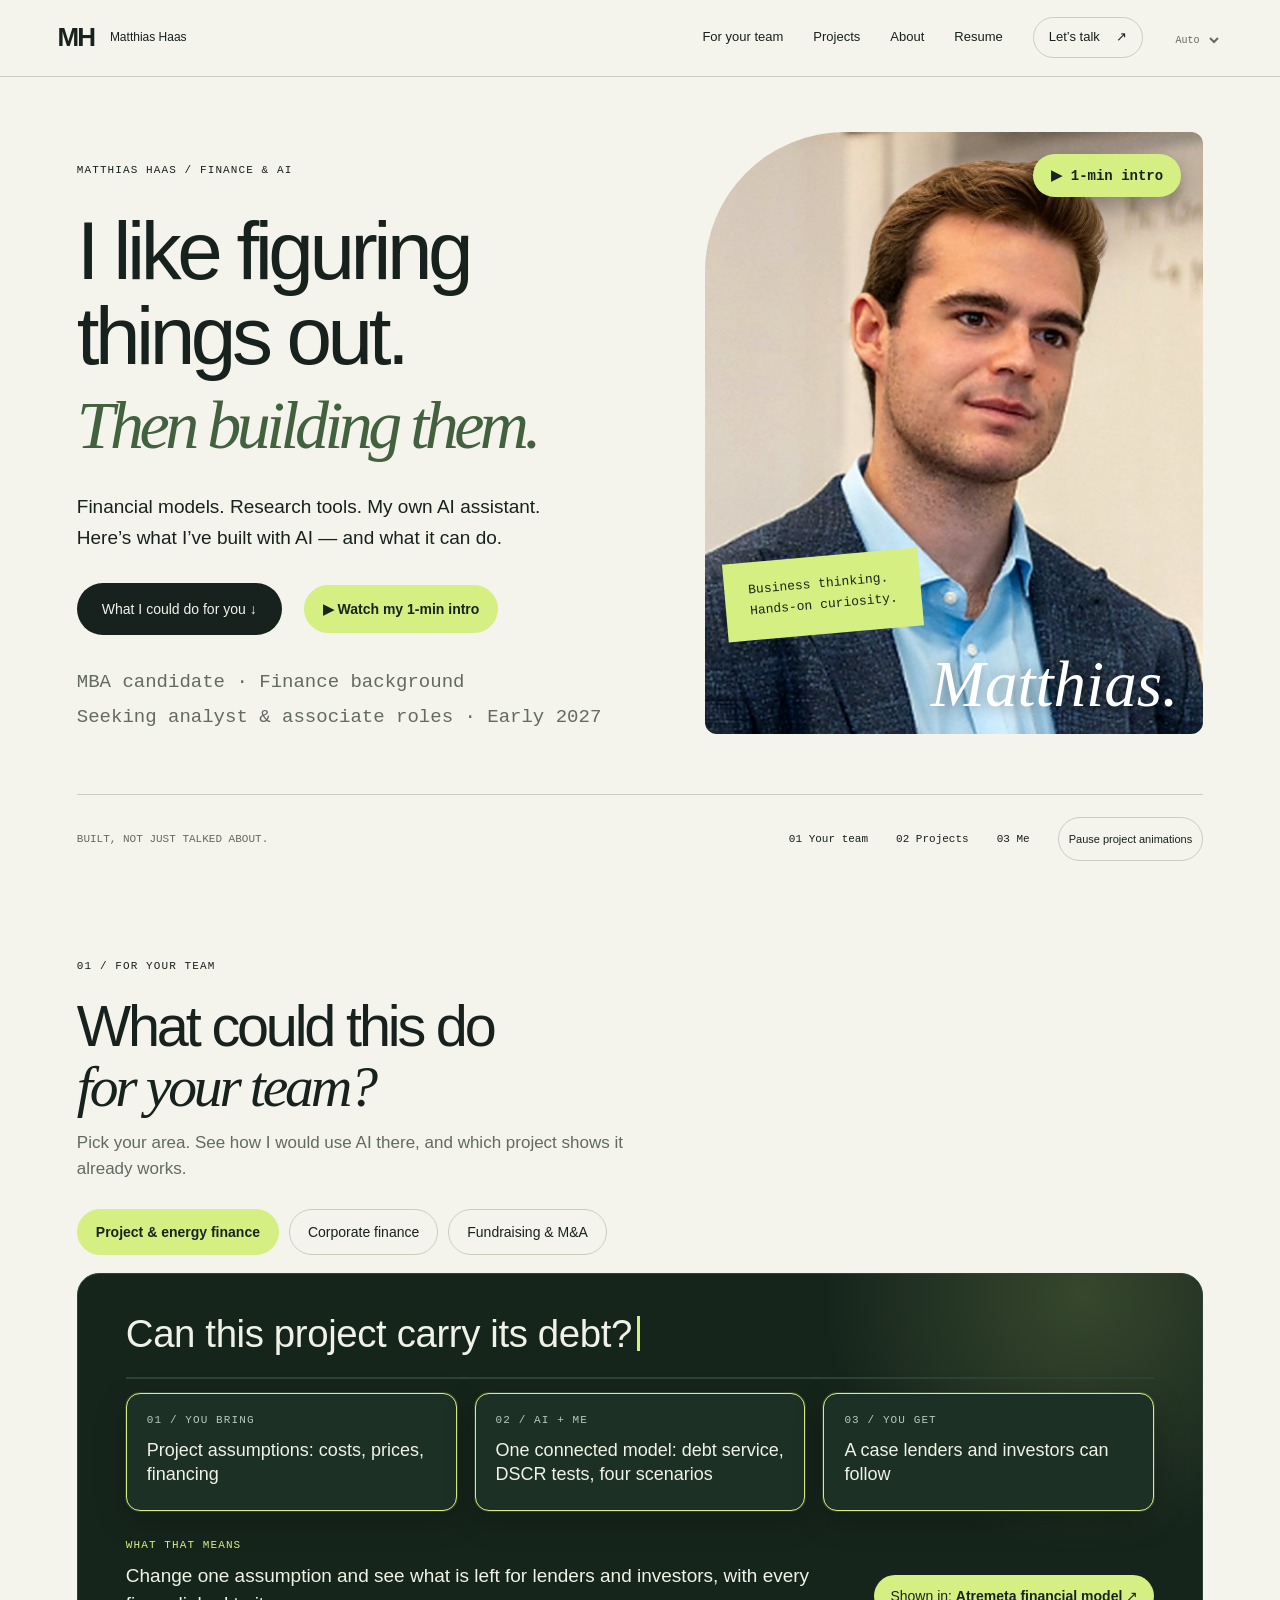
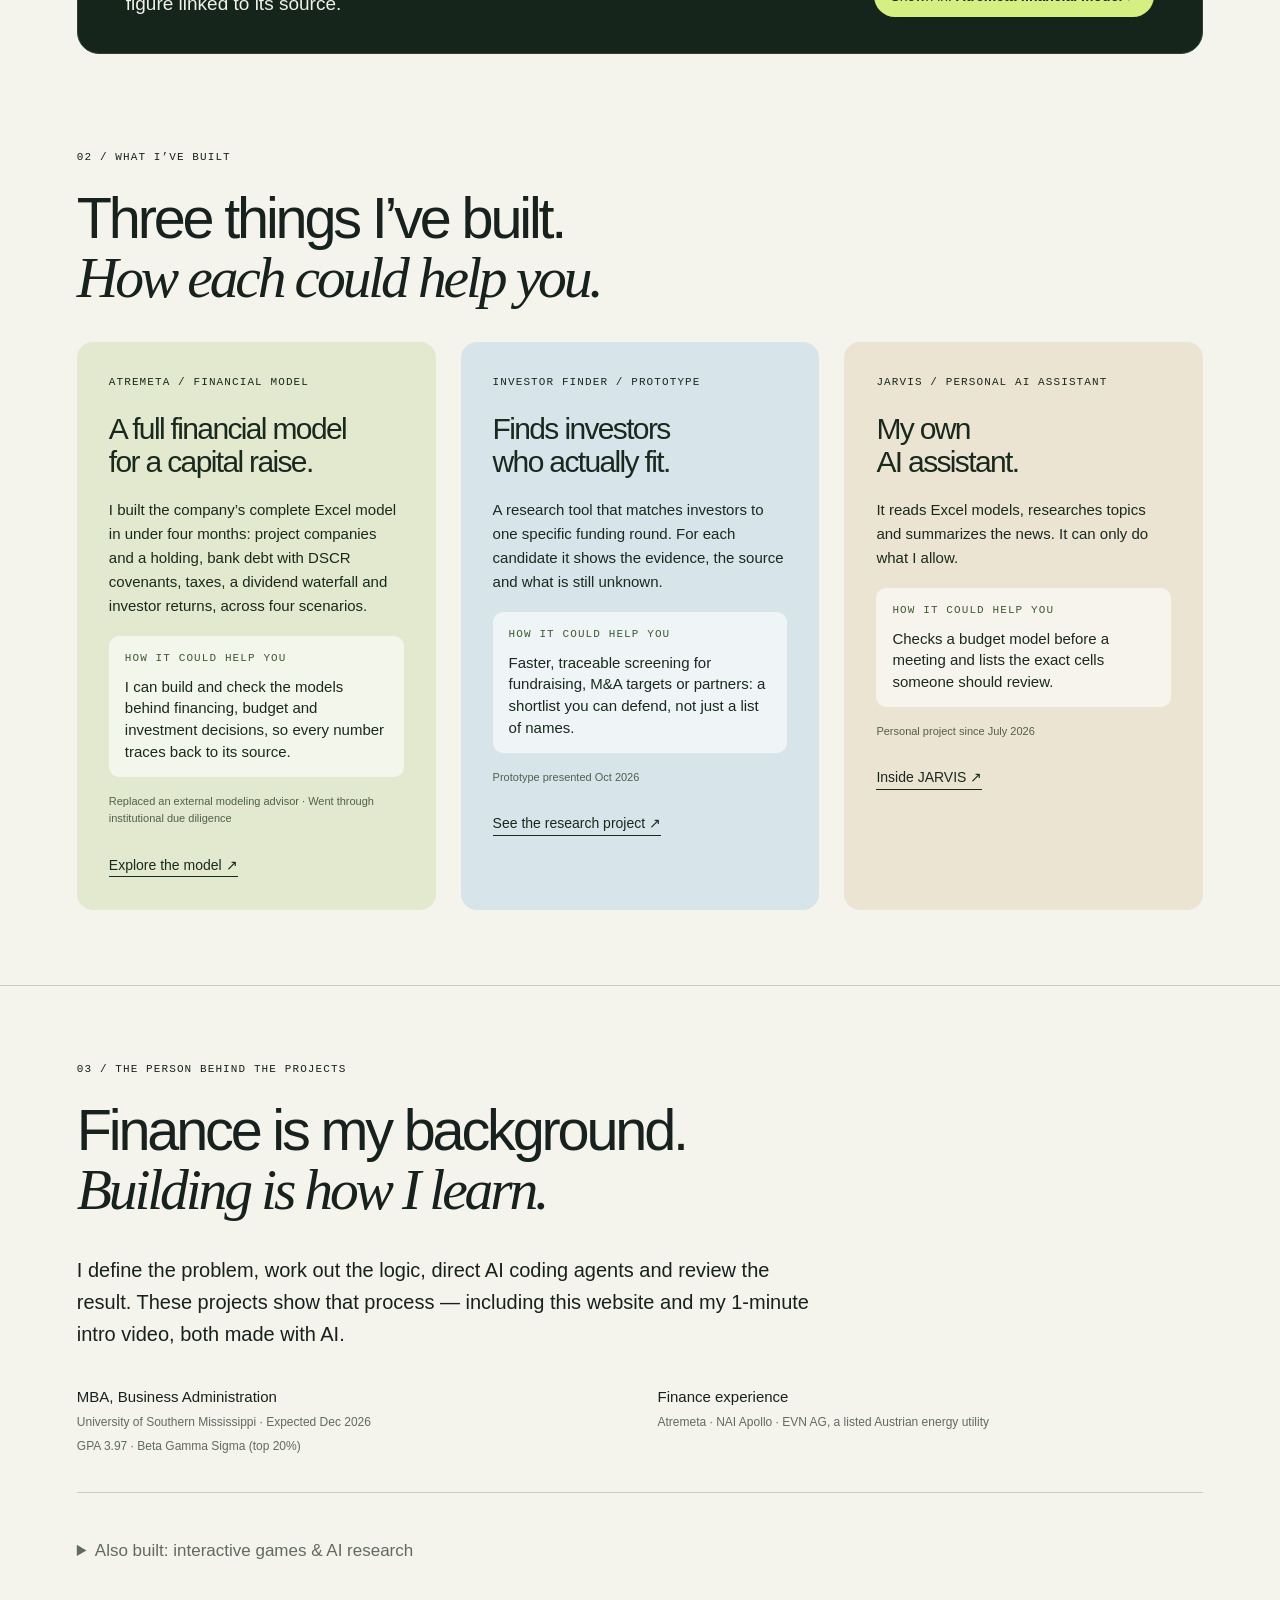
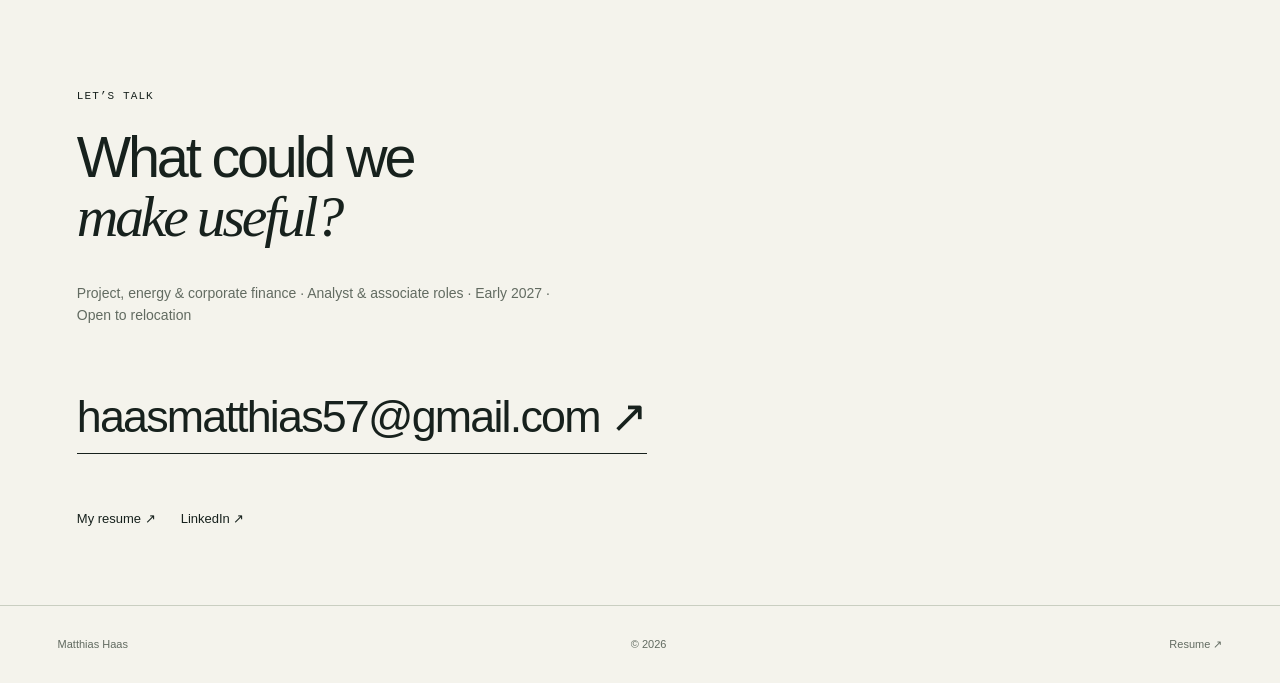
==== index.html @ b5f11f1c "Portfolio website Co-Authored-By: Claude Opus 5.5 <noreply@anthropic.com>" ====
<!doctype html><html lang="en"><head><meta charset="utf-8"><meta name="viewport" content="width=device-width,initial-scale=1"><meta name="description" content="Matthias Haas — financial models, thoughtful AI tools, and clear explanations of the work behind them."><title>AI with a business purpose · Matthias Haas</title><link rel="stylesheet" href="assets/editorial.css"><script src="assets/editorial.js" defer></script><link rel="stylesheet" href="assets/project-motion.css"><script src="assets/project-motion.js" defer></script><link rel="stylesheet" href="assets/ai-home.css"><script src="assets/ai-home.js" defer></script></head><body class="ai-home"><a class="skip" href="#main">Skip to content</a><header class="mast"><a class="brand" href="index.html" aria-label="Matthias Haas home">MH<span>Matthias Haas</span></a><nav aria-label="Main navigation"><a href="#team">For your team</a><a href="#work">Projects</a><a href="#about">About</a><a href="resume.html">Resume</a><a class="nav-contact" href="#contact">Let’s talk <span>↗</span></a></nav><label class="theme-label"><span class="sr">Color theme</span><select aria-label="Color theme"><option value="system">Auto</option><option value="light">Light</option><option value="dark">Dark</option></select></label></header><main id="main"><section class="personal-hero"><div class="personal-copy"><p class="eyebrow">MATTHIAS HAAS / FINANCE &amp; AI</p><h1>I like figuring<br>things out.<br><em>Then building them.</em></h1><p>Financial models. Research tools. My own AI assistant.<br>Here’s what I’ve built with AI — and what it can do.</p><div class="personal-actions"><a class="pill" href="#team">What I could do for you ↓</a><button class="intro-open" type="button">▶ Watch my 1-min intro</button></div><p class="personal-role">MBA candidate · Finance background<br>Seeking analyst &amp; associate roles · Early 2027</p></div><div class="personal-photo"><img src="assets/matthias-haas.jpg" alt="Matthias Haas" width="640" height="640" fetchpriority="high"><span class="personal-sticker">Business thinking.<br>Hands-on curiosity.</span><span class="personal-signature">Matthias.</span><button class="intro-open intro-badge" type="button">▶ 1-min intro</button></div></section>
<dialog class="intro-dialog" aria-label="1-minute intro video"><video src="assets/matthias-haas-intro.mp4" poster="assets/matthias-haas-intro-poster.jpg" controls playsinline preload="none"></video><p>AI avatar of Matthias Haas · JARVIS voice: Microsoft neural text-to-speech · script and review by Matthias</p><button class="intro-close" type="button" aria-label="Close video">×</button></dialog>
<div class="compact-index"><span>BUILT, NOT JUST TALKED ABOUT.</span><a href="#team">01 Your team</a><a href="#work">02 Projects</a><a href="#about">03 Me</a><button class="motion-toggle" aria-pressed="true">Pause animations</button></div>
<section class="team-motion" id="team" aria-labelledby="team-title"><div class="compact-heading tm-head"><p class="eyebrow">01 / FOR YOUR TEAM</p><h2 id="team-title">What could this do<br><em>for your team?</em></h2><p class="tm-sub">Pick your area. See how I would use AI there, and which project shows it already works.</p></div><div class="tm-tabs" role="tablist" aria-label="Choose your area"><button role="tab" aria-selected="true" aria-controls="tm-panel" data-tm="0">Project &amp; energy finance</button><button role="tab" aria-selected="false" aria-controls="tm-panel" data-tm="1" tabindex="-1">Corporate finance</button><button role="tab" aria-selected="false" aria-controls="tm-panel" data-tm="2" tabindex="-1">Fundraising &amp; M&amp;A</button></div><div class="tm-stage" id="tm-panel" role="tabpanel"><p class="tm-ask"><span class="tm-asktext">Can this project carry its debt?</span><span class="tm-caret" aria-hidden="true"></span></p><div class="tm-flow"><div class="tm-line" aria-hidden="true"><i class="tm-dot"></i></div><div class="tm-step on"><small>01 / YOU BRING</small><strong>Project assumptions: costs, prices, financing</strong></div><div class="tm-step on"><small>02 / AI + ME</small><strong>One connected model: debt service, DSCR tests, four scenarios</strong></div><div class="tm-step on"><small>03 / YOU GET</small><strong>A case lenders and investors can follow</strong></div></div><div class="tm-result on"><p class="eyebrow">WHAT THAT MEANS</p><p class="tm-out">Change one assumption and see what is left for lenders and investors, with every figure linked to its source.</p><a class="tm-proof" href="atremeta.html">Shown in: <b>Atremeta financial model</b> ↗</a></div><div class="tm-progress" aria-hidden="true"><i></i></div></div></section>
<section class="compact-work" id="work"><div class="compact-heading"><p class="eyebrow">02 / WHAT I’VE BUILT</p><h2>Three things I’ve built.<br><em>How each could help you.</em></h2></div><div class="compact-projects"><article class="compact-card"><p class="eyebrow">ATREMETA / FINANCIAL MODEL</p><h3>A full financial model<br>for a capital raise.</h3><p>I built the company’s complete Excel model in under four months: project companies and a holding, bank debt with DSCR covenants, taxes, a dividend waterfall and investor returns, across four scenarios.</p><div class="card-help"><p class="eyebrow">HOW IT COULD HELP YOU</p><p>I can build and check the models behind financing, budget and investment decisions, so every number traces back to its source.</p></div><small>Replaced an external modeling advisor · Went through institutional due diligence</small><a href="atremeta.html">Explore the model ↗</a></article><article class="compact-card research-card"><p class="eyebrow">INVESTOR FINDER / PROTOTYPE</p><h3>Finds investors<br>who actually fit.</h3><p>A research tool that matches investors to one specific funding round. For each candidate it shows the evidence, the source and what is still unknown.</p><div class="card-help"><p class="eyebrow">HOW IT COULD HELP YOU</p><p>Faster, traceable screening for fundraising, M&amp;A targets or partners: a shortlist you can defend, not just a list of names.</p></div><small>Prototype presented Oct 2026</small><a href="investor-screening.html">See the research project ↗</a></article><article class="compact-card jarvis-card"><p class="eyebrow">JARVIS / PERSONAL AI ASSISTANT</p><h3>My own<br>AI assistant.</h3><p>It reads Excel models, researches topics and summarizes the news. It can only do what I allow.</p><div class="card-help"><p class="eyebrow">HOW IT COULD HELP YOU</p><p>Checks a budget model before a meeting and lists the exact cells someone should review.</p></div><small>Personal project since July 2026</small><a href="jarvis.html">Inside JARVIS ↗</a></article></div></section>
<section class="compact-about" id="about"><p class="eyebrow">03 / THE PERSON BEHIND THE PROJECTS</p><h2>Finance is my background.<br><em>Building is how I learn.</em></h2><p>I define the problem, work out the logic, direct AI coding agents and review the result. These projects show that process — including this website and my 1-minute intro video, both made with AI.</p><div class="about-facts"><span>MBA, Business Administration<br><small>University of Southern Mississippi · Expected Dec 2026<br>GPA 3.97 · Beta Gamma Sigma (top 20%)</small></span><span>Finance experience<br><small>Atremeta · NAI Apollo · EVN AG, a listed Austrian energy utility</small></span></div><details><summary>Also built: interactive games &amp; AI research</summary><p>COUNTEROFFER explores negotiation; COMPOUND explores long-term investing. Both were built for the Handshake AI Skills Studio × OpenAI Multiplayer Game Challenge. My bachelor thesis investigated AI algorithms in financial market analysis, with a practical dividend model.</p></details></section>
<section class="compact-contact" id="contact"><p class="eyebrow">LET’S TALK</p><h2>What could we<br><em>make useful?</em></h2><p>Project, energy &amp; corporate finance · Analyst &amp; associate roles · Early 2027 · Open to relocation</p><a class="email-link" href="mailto:haasmatthias57@gmail.com">haasmatthias57@gmail.com ↗</a><div class="contact-links"><a href="resume.html">My resume ↗</a><a href="https://www.linkedin.com/in/matthias-haas-43503b2ba/" target="_blank" rel="noopener">LinkedIn ↗</a></div></section></main><footer><a href="index.html">Matthias Haas</a><p>© 2026</p><a href="resume.html">Resume ↗</a></footer></body></html>
---- assets/editorial.css ----
:root{--bg:#f4f3ec;--paper:#fffef8;--fg:#17211d;--muted:#626b61;--line:#c9cec1;--soft:#e8eadd;--blue:#31564b;--green:#42613f;--motion-ease:cubic-bezier(.2,.7,.2,1);--sans:Arial,Helvetica,sans-serif;--mono:Consolas,monospace;--accent:#d5ef83;--peach:#efd6bc;--lime:#d7e7a6;--lavender:#dcd9ed;--sky:#c9dce0;--ink:#18261f;color-scheme:light}
:root[data-theme=dark]{--bg:#14211b;--paper:#1b2c23;--fg:#f1f2e7;--muted:#b8c4b5;--line:#3a5141;--soft:#223b2b;--blue:#d5ef83;--green:#d5ef83;color-scheme:dark}
@media(prefers-color-scheme:dark){:root:not([data-theme=light]){--bg:#14211b;--paper:#1b2c23;--fg:#f1f2e7;--muted:#b8c4b5;--line:#3a5141;--soft:#223b2b;--blue:#d5ef83;--green:#d5ef83;color-scheme:dark}}
*{box-sizing:border-box}html{scroll-behavior:smooth;scroll-padding-top:100px}body{margin:0;background:var(--bg);color:var(--fg);font:17px/1.6 var(--sans)}a{color:inherit;text-decoration:none}button,select{font:inherit}button{cursor:pointer}a:focus-visible,button:focus-visible,summary:focus-visible,select:focus-visible{outline:3px solid var(--blue);outline-offset:5px}h1,h2,h3,p{margin:0}h1,h2,h3{line-height:1.03;letter-spacing:-.055em;font-weight:500}em{font-family:Georgia,serif;font-weight:400}p{max-width:65ch}.eyebrow{font:11px/1.6 var(--mono);letter-spacing:.1em;text-transform:uppercase}.sr,.skip:not(:focus){position:absolute;width:1px;height:1px;overflow:hidden;clip-path:inset(50%)}.skip:focus{position:fixed;z-index:100;background:var(--paper);padding:16px}.mast{position:sticky;top:0;z-index:20;display:flex;align-items:center;gap:28px;padding:17px 4.5vw;background:var(--bg);border-bottom:1px solid var(--line)}.brand{font-size:26px;font-weight:800;letter-spacing:-.08em;display:flex;align-items:center;gap:16px}.brand span{font-size:12px;font-weight:500;letter-spacing:0}.mast nav{margin-left:auto;display:flex;align-items:center;gap:30px;font-size:13px}.mast nav>a{position:relative}.mast nav>a:after{content:'';height:1px;background:currentColor;position:absolute;bottom:-4px;left:0;right:0;transform:scaleX(0);transform-origin:left;transition:transform .3s}.mast nav>a:hover:after{transform:scaleX(1)}.nav-contact{border:1px solid var(--line);padding:9px 15px;border-radius:30px}.nav-contact span{margin-left:13px}.theme-label select{font:10px var(--mono);background:none;border:0;color:var(--muted);max-width:65px}.hero{padding:50px 4.5vw 0;display:grid;grid-template-columns:1.25fr 1fr;gap:35px;position:relative;max-width:1600px;margin:auto}.hero-copy{padding:25px 0 30px;z-index:1}.hero h1{font-size:clamp(58px,7.6vw,116px);margin:35px -90px 28px 0;line-height:.99;letter-spacing:-.065em}.hero-description{font-size:19px;max-width:440px;margin-bottom:28px}.pill{display:inline-flex;gap:35px;align-items:center;border-radius:40px;background:var(--fg);color:var(--bg);padding:15px 25px;font-size:14px}.pill span{transition:transform .3s}.pill:hover span{transform:translateY(5px)}.hero-note{font:10px/1.7 var(--mono);margin-top:32px;color:var(--muted);max-width:400px}.hero-image{position:relative;min-height:530px;align-self:stretch;overflow:hidden;background:var(--soft);border-radius:120px 0 0 0}.hero-image img{position:absolute;width:100%;height:100%;object-fit:cover;object-position:52% center;transition:transform 1.2s}.hero-image:hover img{transform:scale(1.035)}.portrait-caption{position:absolute;bottom:27px;left:26px;z-index:2;background:var(--accent);color:var(--ink);padding:12px 17px;font:11px/1.7 var(--mono);transform:rotate(-3deg)}.portrait-caption small{font:12px var(--sans)}.portrait-mark{position:absolute;right:10px;bottom:-35px;font-size:155px;letter-spacing:-.1em;color:var(--paper);opacity:.6;line-height:1.2}.hero-bottomline{grid-column:1/-1;border-bottom:1px solid var(--line);display:flex;justify-content:space-between;padding:20px 0 27px;font:10px var(--mono);color:var(--muted)}.work,.approach,.contact-section,.trailer-feature{max-width:1440px;margin:auto;padding:100px 4.5vw}.section-heading{display:grid;grid-template-columns:1fr 1fr;gap:22px 60px;margin-bottom:65px}.section-heading .eyebrow{grid-column:1/-1}.section-heading h2{font-size:clamp(38px,5vw,68px)}.section-heading>p:last-child{align-self:end;color:var(--muted);font-size:15px;margin-left:auto}.project-row{display:grid;grid-template-columns:1.1fr 1fr;gap:8%;margin-bottom:90px;align-items:center}.project-row:nth-of-type(even){grid-template-columns:1fr 1.1fr}.project-row:nth-of-type(even) .project-art{order:2}.project-row:last-child{margin-bottom:0}.project-art{display:block;position:relative;overflow:hidden;border-radius:3px}.art-arrow{position:absolute;right:23px;bottom:23px;display:grid;place-items:center;width:48px;height:48px;border-radius:50%;background:var(--paper);color:var(--ink);font-size:25px;transition:transform .4s}.project-art:hover .art-arrow{transform:rotate(45deg)}.project-copy h3{font-size:clamp(32px,3.4vw,49px);margin:20px 0}.project-copy>p:not(.eyebrow){color:var(--muted);font-size:17px}.why{border-left:2px solid var(--line);padding-left:18px;margin:25px 0}.why>span{font:10px var(--mono);letter-spacing:.08em}.why p{font-size:14px;line-height:1.6;margin-top:8px}.text-link{display:inline-flex;align-items:center;gap:16px;border-bottom:1px solid var(--fg);padding-bottom:6px;font-size:13px}.text-link span{transition:transform .3s}.text-link:hover span{transform:translate(3px,-3px)}.visual{height:440px;position:relative;overflow:hidden;padding:28px;color:var(--ink);transition:transform .6s}.visual-label{font:10px var(--mono);letter-spacing:.1em;position:relative;z-index:2}.model{background:var(--peach)}.permission{background:var(--lime)}.search{background:var(--lavender)}.evidence{background:var(--sky)}.money-flow{display:flex;align-items:center;flex-direction:column;margin-top:35px;gap:5px;font-size:27px;letter-spacing:-.04em}.money-flow>span{padding:3px 25px}.money-flow b{font-size:22px;font-weight:400;color:#7a614e}.money-flow .outlined{border:1px solid var(--ink);border-radius:50%;padding:14px 24px;transform:rotate(-8deg)}.visual-note{position:absolute;left:28px;bottom:27px;font:12px Georgia}.orbit{width:230px;height:230px;border:1px solid #9cb16f;border-radius:50%;position:relative;margin:30px auto;display:grid;place-items:center}.orbit:before{content:'';position:absolute;inset:25px;border:1px solid #9cb16f;border-radius:50%}.orbit strong{font-size:38px;font-weight:400;letter-spacing:-.06em}.orbit i{position:absolute;width:27px;height:27px;border-radius:50%;background:var(--ink)}.orbit i:nth-child(1){top:-12px}.orbit i:nth-child(2){right:-12px}.orbit i:nth-child(3){bottom:-12px}.orbit i:nth-child(4){left:-12px}.project-art:hover .orbit{animation:orbit-turn 8s linear infinite}.project-art:hover .orbit strong{animation:orbit-turn 8s linear reverse infinite}.permission-tags{display:flex;justify-content:center;gap:10px;font-size:11px}.permission-tags span{padding:6px 10px;border:1px solid #9cb16f;border-radius:20px}.search-lines{position:absolute;inset:90px 50px}.search-lines i{display:block;height:35px;background:#c4bfdc;margin-bottom:15px;transform:rotate(-8deg)}.shortlist{position:absolute;left:22%;right:12%;top:110px;padding:25px;background:#fffef8;box-shadow:10px 15px 0 #b8b2d0;font-size:38px;letter-spacing:-.05em;line-height:1.05;transform:rotate(6deg);transition:transform .5s}.shortlist span{display:block;font:12px/1.9 var(--sans);letter-spacing:0;margin-top:25px}.project-art:hover .shortlist{transform:rotate(0deg) translateY(-7px)}.evidence-paper{background:#fffef8;position:absolute;inset:90px 12% 55px;padding:28px;transform:rotate(-5deg);box-shadow:12px 14px 0 #a7c0c7;transition:transform .5s}.evidence-paper>span{font-size:24px;letter-spacing:-.04em}.evidence-paper hr{border:0;border-top:1px solid #d1d5cb;margin:20px 0}.evidence-paper p{font-size:14px;margin:12px 0}.evidence-paper b{font:10px var(--mono)}.project-art:hover .evidence-paper{transform:rotate(0deg) translateY(-7px)}.approach{border-top:1px solid var(--line);background:var(--soft);max-width:none;padding-inline:max(4.5vw,calc((100vw - 1310px)/2))}.approach h2{font-size:clamp(42px,6.7vw,96px);margin:30px 0 45px}.approach-columns{display:grid;grid-template-columns:1fr 1fr;gap:80px;max-width:1000px}.approach-columns p{font-size:18px}.about-strip{margin-top:55px;border-top:1px solid var(--line);padding-top:25px;display:grid;grid-template-columns:1fr 1fr 1fr;gap:30px;font-size:13px}.about-strip small{display:block;font-size:11px;color:var(--muted);margin-top:7px}.about-strip .text-link{align-self:start}.trailer-feature{border-top:0!important}.trailer-heading h2{letter-spacing:-.045em!important}.contact-section{border-top:1px solid var(--line)}.contact-section h2{font-size:clamp(45px,7vw,95px);margin:30px 0}.contact-section>p:not(.eyebrow){max-width:600px;color:var(--muted)}.email-link{display:inline-flex;gap:30px;font-size:clamp(19px,3.5vw,46px);letter-spacing:-.04em;margin:30px 0;border-bottom:1px solid var(--fg);overflow-wrap:anywhere}.contact-links{display:flex;gap:25px;font-size:13px;flex-wrap:wrap}footer{padding:30px 4.5vw;border-top:1px solid var(--line);display:flex;justify-content:space-between;gap:20px;font-size:11px;color:var(--muted)}.case-top{padding:45px 8vw 65px;border-bottom:1px solid var(--line)}.back{font-size:12px;display:inline-block;margin-bottom:50px}.case-top h1{font-size:clamp(44px,6.3vw,88px);max-width:1100px;margin:24px 0}.case-intro{font-size:21px;max-width:760px;color:var(--muted)}.case-story{padding:65px 8vw;display:grid;grid-template-columns:.9fr 1.2fr;gap:8%}.case-story aside{align-self:start;position:sticky;top:110px}.case-story .visual{height:360px}.case-story .orbit{height:190px;width:190px;margin:20px auto}.role{font-size:14px;color:var(--muted);margin-top:25px}.role strong{display:block;color:var(--fg);margin-bottom:10px;font-weight:500}.story-text section{padding:0 0 38px;margin-bottom:35px;border-bottom:1px solid var(--line)}.story-text h2{font-size:33px;margin:14px 0 20px}.story-text .result{border:0;padding:25px;background:var(--soft)}.explainer{margin:0 8vw 60px;padding:35px;background:var(--soft);display:grid;grid-template-columns:1fr 1fr;gap:55px}.explainer h2{font-size:35px;margin:20px 0}.explainer p{font-size:14px}.example-controls button{display:inline-block;border:1px solid var(--line);background:var(--paper);color:var(--fg);border-radius:30px;padding:10px 15px;font-size:12px;margin:0 6px 10px 0;min-height:44px}.example-controls button[aria-pressed=true]{background:var(--fg);color:var(--bg)}#scenario-output{margin-top:25px;font-size:20px;line-height:1.5}.technical{margin:0 8vw 60px;border-top:1px solid var(--line);border-bottom:1px solid var(--line)}summary{cursor:pointer;padding:24px 0;font-size:17px}summary>span{float:right}.technical-content{padding:20px 0 40px;max-width:1000px}.technical-note{color:var(--muted);margin-bottom:35px}.technical h2,.technical h3{font:600 20px/1.4 var(--sans);letter-spacing:-.02em;margin:28px 0 12px}.technical p,.technical li{font-size:15px;line-height:1.75;margin-bottom:12px}.technical .diagram{overflow-x:auto;margin:35px 0}.technical svg{min-width:700px;width:100%;height:auto}.technical .pipeline{display:flex;gap:15px;flex-wrap:wrap}.technical .pipeline span{padding:10px;background:var(--soft)}.next-project{display:flex;justify-content:space-between;margin:50px 8vw;font-size:14px;gap:20px}@keyframes orbit-turn{to{transform:rotate(360deg)}}@view-transition{navigation:auto}::view-transition-group(root){animation-duration:.3s}
@media(min-width:1000px){.hero-copy{animation:arrive .7s ease-out}.hero-image{animation:arrive 1s ease-out}}@keyframes arrive{from{opacity:.6;transform:translateY(20px)}to{opacity:1;transform:none}}
@media(max-width:950px){.brand span{display:none}.hero{gap:20px}.hero h1{font-size:70px}.hero-image{min-height:500px}.project-row{gap:5%}.visual{height:390px}.approach-columns{gap:35px}.case-story{padding-inline:5vw;gap:5%}.case-story .visual{padding:20px}.case-story .evidence-paper{padding:20px;inset:70px 8% 30px}.case-story .shortlist{left:12%;font-size:30px}.case-story .visual-label{font-size:9px}}
@media(max-width:680px){html{scroll-padding-top:80px}.mast{padding:12px 5vw;gap:10px}.brand{font-size:24px}.mast nav{gap:16px;font-size:11px}.nav-contact{padding:6px 10px}.nav-contact span{display:none}.theme-label select{max-width:47px;font-size:9px}.hero{padding:30px 5vw 0;display:flex;flex-direction:column;gap:0}.hero-copy{padding-top:5px}.hero h1{font-size:clamp(49px,11.5vw,76px);margin:24px 0}.hero-description{font-size:17px}.hero-note{margin-top:23px}.hero-image{min-height:380px;border-radius:85px 0 0 0;margin-top:5px}.hero-bottomline{font-size:9px;gap:15px;padding-top:25px}.hero-bottomline span:last-child{white-space:nowrap}.work,.approach,.contact-section,.trailer-feature{padding:55px 5vw}.section-heading{display:block;margin-bottom:35px}.section-heading h2{font-size:39px;margin:20px 0}.section-heading>p:last-child{margin:0}.project-row,.project-row:nth-of-type(even){display:flex;flex-direction:column;gap:27px;margin-bottom:60px;align-items:stretch}.project-row:nth-of-type(even) .project-art{order:0}.visual{height:365px}.project-copy h3{font-size:35px}.project-copy>p:not(.eyebrow){font-size:16px}.approach h2{font-size:43px;margin:25px 0}.approach-columns,.about-strip{grid-template-columns:1fr;gap:22px}.approach-columns p{font-size:16px}.contact-section h2{font-size:44px}.email-link{font-size:22px;gap:12px}.contact-links{gap:18px;font-size:12px}footer{flex-wrap:wrap;padding:25px 5vw;font-size:10px}footer p{order:3;width:100%}.case-top{padding:30px 5vw 40px}.back{margin-bottom:30px}.case-top h1{font-size:43px}.case-intro{font-size:18px}.case-story{display:flex;flex-direction:column;padding:35px 5vw;gap:45px}.case-story aside{position:static;width:100%}.case-story .visual{height:340px}.story-text h2{font-size:31px}.explainer{display:block;margin:0 5vw 40px;padding:25px}.example-controls{margin-top:25px}.technical{margin:0 5vw 40px}.technical summary{font-size:15px;padding-right:20px}.next-project{margin:35px 5vw;font-size:12px}.trailer-feature .trailer-heading h2{font-size:35px}}
@media(prefers-reduced-motion:reduce){*,*:before,*:after{animation:none!important;transition:none!important;scroll-behavior:auto!important}::view-transition-group(*){animation:none!important}}
.technical .svg-text{font:15px var(--sans);fill:var(--fg)}.technical .svg-heading{font:700 15px var(--sans);fill:var(--fg)}.technical .svg-text.blue,.technical .svg-heading.blue{fill:var(--blue)}.technical .svg-text.green{fill:var(--green)}.technical .svg-text.red{fill:var(--fg)}.technical .node{fill:var(--paper);stroke:var(--line);stroke-width:1}.technical .connector{fill:none;stroke:var(--muted);stroke-width:1.5;stroke-linejoin:round}.technical .arrowhead{fill:var(--muted)}.technical .input-node,.technical .gate,.technical .check-band{fill:var(--soft);stroke:var(--line)}.technical .diagram-scroll{overflow-x:auto}.technical .diagram figcaption{font:12px var(--mono);padding:15px 0}.technical svg{min-width:1040px}

/* Fixes 01.11.2026 (Claude): Kopfzeile Handy, Atremeta-Grafik */
.nav-contact{white-space:nowrap}
.case-story .model .visual-note{left:auto;right:28px;top:28px;bottom:auto}
.case-story .model .money-flow{margin-top:14px;gap:2px}
@media(max-width:680px){.ai-home .mast nav a[href="#jarvis"],.ai-home .mast nav a[href="#about"]{display:none}.theme-label select{min-height:32px}.case-story .model .visual-note{right:20px;top:20px}.case-story .model .money-flow{font-size:24px}}
---- assets/project-motion.css ----
.project-directory{display:flex;align-items:center;flex-wrap:wrap;gap:12px 28px;padding:25px 4.5vw;max-width:1440px;margin:auto;border-bottom:1px solid var(--line);font-size:13px}.project-directory>span{font:10px var(--mono);color:var(--muted);margin-right:auto}.project-directory a{border-bottom:1px solid transparent}.project-directory a:hover{border-color:currentColor}.project-name{font:500 25px/1.2 var(--sans);letter-spacing:-.03em;margin:14px 0 0}.project-copy h3{margin-top:14px}.motion-toggle{background:transparent;color:var(--muted);border:1px solid var(--line);padding:9px 15px;border-radius:25px;font:11px var(--sans);min-height:44px;grid-column:1/-1;justify-self:start}.jarvis-demo{height:490px;background:var(--lime);color:var(--ink);padding:26px;position:relative;overflow:hidden}.j-title{display:flex;justify-content:space-between;align-items:center}.j-title strong{font-size:35px;letter-spacing:-.06em}.j-title span{font:9px var(--mono);text-transform:uppercase;letter-spacing:.08em}.j-core{width:80px;height:80px;border:1px solid var(--ink);border-radius:50%;display:grid;place-items:center;margin:18px auto;position:relative;background:var(--ink);color:var(--lime);font-size:30px;font-weight:bold}.j-core:before,.j-core:after{content:'';position:absolute;border:1px solid var(--ink);border-radius:50%;inset:-8px;opacity:.4}.j-core:after{inset:-16px;opacity:.2}.motion-visible .j-core:before{animation:j-pulse 2.4s ease-in-out infinite}.j-route{display:grid;grid-template-columns:repeat(4,1fr);gap:6px;margin:28px 0 17px}.j-step{position:relative;text-align:center;padding:10px 3px;background:#c5d593;border-bottom:2px solid transparent;font-size:10px;transition:background .35s,color .35s}.j-step.current{background:var(--ink);color:var(--lime);border-color:var(--ink)}.is-blocked .j-step.current{background:#783d26;color:#fff4df}.j-status{font-size:14px;line-height:1.5;min-height:63px;max-width:100%}.j-controls{display:flex;flex-wrap:wrap;gap:6px;margin-top:8px}.j-controls button{border:1px solid #8d9f69;border-radius:22px;background:transparent;color:var(--ink);padding:8px 10px;font-size:10px;min-height:40px}.j-controls button[aria-pressed=true]{background:var(--ink);color:var(--lime)}.j-note{font:9px/1.5 var(--mono);margin-top:12px;color:#455232}.j-next{margin-left:auto!important}.case-story .jarvis-demo{height:auto;min-height:480px}.motion-visible.model .money-flow b{animation:flow-down 2s ease-in-out infinite}.motion-visible.model .money-flow b:nth-of-type(2){animation-delay:1s}.motion-visible.search .search-lines i{animation:filter-slide 4s ease-in-out infinite}.motion-visible.search .search-lines i:nth-child(2){animation-delay:.3s}.motion-visible.search .search-lines i:nth-child(3){animation-delay:.6s}.motion-visible.evidence .evidence-paper p{animation:evidence-line 5s ease-in-out infinite}.motion-visible.evidence .evidence-paper p:nth-of-type(2){animation-delay:.8s}.motion-visible.evidence .evidence-paper p:nth-of-type(3){animation-delay:1.6s}.more-work{padding:0 4.5vw 70px;max-width:1440px;margin:auto}.more-work h2{font-size:40px;margin-bottom:28px}.more-work h3{font-size:21px;margin:28px 0 10px;letter-spacing:-.02em}.more-work p{font-size:15px;max-width:850px;color:var(--muted)}.more-work a{text-decoration:underline}.more-work .off-clock{margin-top:30px}.projects-paused .motion-visible *{animation-play-state:paused!important}@keyframes j-pulse{50%{transform:scale(1.13);opacity:.1}}@keyframes flow-down{50%{transform:translateY(5px);opacity:.4}}@keyframes filter-slide{50%{transform:rotate(-8deg) translateX(15px);opacity:.5}}@keyframes evidence-line{0%,80%,100%{transform:translateX(0)}40%{transform:translateX(7px)}}@media(max-width:680px){.project-directory{padding:22px 5vw;gap:14px 20px;font-size:12px}.project-directory>span{width:100%}.jarvis-demo{height:490px;padding:22px}.j-route{gap:4px}.j-step{font-size:9px}.j-title strong{font-size:31px}.more-work{padding:0 5vw 50px}.project-name{font-size:23px}}@media(prefers-reduced-motion:reduce){.motion-visible *{animation:none!important;transition:none!important}}
---- assets/ai-home.css ----
.ai-home{--cyan:#b8ecdc;--violet:#c3b4f0}.ai-hero{background:#101e1c;color:#f3f4ec;display:grid;grid-template-columns:1fr 1fr;min-height:760px;padding:75px 5vw 60px;overflow:hidden;position:relative}.ai-intro{position:relative;z-index:2;max-width:690px}.ai-intro>.eyebrow{color:#b8c8be}.ai-hero h1{font-size:clamp(58px,6.5vw,104px);margin:35px 0;letter-spacing:-.065em}.ai-hero h1 em{color:#d5ef83}.ai-lead{font-size:21px;color:#ccd6ce;max-width:490px;margin-bottom:30px}.ai-hero .pill{background:#d5ef83;color:#16251c}.ai-secondary{display:block;font-size:13px;margin:20px 0;color:#d1dcd1}.ai-byline{display:flex;align-items:center;gap:15px;margin-top:45px;font-size:13px}.ai-byline img{border-radius:50%;object-fit:cover}.ai-byline small{color:#9eafa5}.ai-universe{position:relative;min-height:560px;perspective:800px}.ai-grid{position:absolute;inset:-20%;background-image:linear-gradient(#afd7c317 1px,transparent 1px),linear-gradient(90deg,#afd7c317 1px,transparent 1px);background-size:45px 45px;transform:rotateX(58deg) rotateZ(-25deg);mask-image:radial-gradient(ellipse,#000,transparent 65%)}.ai-sphere{position:absolute;left:50%;top:46%;width:270px;height:270px;border-radius:50%;transform:translate(-50%,-50%);display:grid;place-items:center;background:radial-gradient(circle at 30% 20%,#e4fbcb,#92c6a3 17%,#375d53 40%,#111e1a 70%);box-shadow:inset -18px -20px 45px #0009,inset 2px 2px 5px #efffd777,0 0 110px #a5e0c22b}.ai-sphere>span{font-size:44px;letter-spacing:-2px;text-align:center;text-shadow:0 4px 20px #000}.ai-sphere small{display:block;font:9px var(--mono);letter-spacing:1px;margin-top:15px;color:#d5ebdc}.ai-ring{position:absolute;left:50%;top:46%;width:460px;height:460px;border:1px solid #c6e7ce75;border-radius:50%;transform:translate(-50%,-50%) rotateX(65deg) rotateZ(-25deg)}.ai-ring:after{content:'';position:absolute;top:14%;left:14%;width:9px;height:9px;background:#d5ef83;border-radius:50%;box-shadow:0 0 22px #d5ef83}.r2{width:400px;height:400px;border-color:#c3b4f080;transform:translate(-50%,-50%) rotateY(65deg) rotateZ(30deg)}.r3{width:520px;height:520px;border-color:#c6e7ce20;transform:translate(-50%,-50%) rotateX(32deg) rotateY(-30deg)}.ai-satellite{position:absolute;background:#253a31dc;border:1px solid #c0d7ba44;border-radius:10px;padding:15px 20px;font:12px var(--mono);box-shadow:0 15px 40px #0003;z-index:2}.s1{left:3%;top:12%;transform:rotate(-7deg)}.s2{right:-1%;top:27%;transform:rotate(6deg)}.s3{left:0;bottom:25%;transform:rotate(5deg)}.s4{right:0;bottom:12%;transform:rotate(-5deg)}.ai-orbit-label{position:absolute;bottom:2%;left:10%;right:10%;text-align:center;font:10px var(--mono);letter-spacing:2px;color:#b3c7b9}.ai-universe .r1{animation:ai-orbit 24s linear infinite}.ai-universe .r2{animation:ai-breathe 9s ease-in-out infinite alternate}.projects-paused .ai-universe *{animation-play-state:paused!important}@keyframes ai-orbit{to{transform:translate(-50%,-50%) rotateX(65deg) rotateZ(335deg)}}@keyframes ai-breathe{to{transform:translate(-50%,-50%) rotateY(75deg) rotateZ(-20deg)}}.ai-signpost{display:flex;align-items:center;gap:25px;flex-wrap:wrap;padding:25px 5vw;border-bottom:1px solid var(--line);font:11px var(--mono)}.ai-signpost>span{color:var(--muted);margin-right:auto}.ai-signpost button{font:11px var(--mono);border:1px solid var(--line);border-radius:25px;padding:9px 14px;background:transparent;color:var(--fg)}.ai-section{max-width:1440px;margin:auto;padding:100px 5vw}.ai-section-head{display:grid;grid-template-columns:1.3fr 1fr;gap:22px 70px;margin-bottom:45px}.ai-section-head>.eyebrow{grid-column:1/-1}.ai-section h2{font-size:clamp(38px,4.3vw,65px);line-height:1.08}.ai-section-head>p:last-child{align-self:end;color:var(--muted);font-size:18px}.ai-demo{border-radius:20px;background:#101e1c;color:#f1f3eb;padding:30px 40px;box-shadow:0 24px 55px #14211b18;overflow:hidden}.ai-demo-top{display:flex;justify-content:space-between;gap:15px;font:11px var(--mono);color:#c8d8ca}.ai-demo-top i{display:inline-block;width:7px;height:7px;background:#d5ef83;border-radius:50%;margin-right:9px;box-shadow:0 0 12px #d5ef83}.ai-demo-top small{color:#a6b5aa}.ai-demo-choices{display:flex;gap:8px;margin:27px 0}.ai-demo button{background:transparent;border:1px solid #aec6b350;color:#e5ede3;border-radius:25px;padding:10px 18px;font-size:13px}.ai-demo button[aria-pressed=true],.ai-demo #ai-next{background:#d5ef83;color:#17251b;border-color:#d5ef83}.ai-route{display:grid;grid-template-columns:repeat(4,1fr);gap:8px}.ai-route span{font:11px var(--mono);padding:14px;border-bottom:2px solid #637769;color:#9aafa1;transition:color .4s,border-color .4s}.ai-route .active{color:#d5ef83;border-color:#d5ef83;background:#d5ef830c}.ai-demo-body{display:grid;grid-template-columns:210px 1fr;align-items:center;gap:35px;padding:40px 0;min-height:270px}.ai-mini-core{width:145px;height:145px;margin:auto;border-radius:50%;display:grid;place-items:center;font-size:55px;color:#d5ef83;border:1px solid #bfd6bb77;box-shadow:0 0 0 13px #bdd5ba08,0 0 0 28px #bdd5ba05,inset 0 0 40px #d5ef8310;transition:color .4s,box-shadow .4s}.ai-demo[data-blocked=true] .ai-mini-core{color:#f1b5a2;box-shadow:0 0 0 13px #f1b5a208,0 0 50px #f1b5a218}.ai-demo-body h3{font-size:clamp(27px,3vw,43px);margin:12px 0 18px}.ai-demo-body p:last-child{color:#b9cbbb;max-width:620px}.ai-demo-bottom{display:flex;justify-content:space-between}.ai-demo-note{font:10px var(--mono);color:#9bafa1;margin-top:20px}.ai-demo button:focus-visible{outline-color:#d5ef83}.ai-three{display:grid;grid-template-columns:repeat(3,1fr);gap:35px;margin:45px 0 30px}.ai-three span{font:10px var(--mono);color:var(--muted)}.ai-three h3{font-size:25px;margin:18px 0;line-height:1.15}.ai-three p{font-size:15px;color:var(--muted)}.ai-work{border-top:1px solid var(--line)}.ai-cases{display:grid;gap:70px}.ai-case{display:grid;grid-template-columns:.85fr 1.15fr;gap:55px;align-items:center}.ai-case h3{font-size:38px;line-height:1.08;margin:17px 0}.ai-case p{font-size:17px}.ai-case dl{margin:25px 0}.ai-case dt{font:10px var(--mono);text-transform:uppercase;margin-top:18px;color:var(--muted)}.ai-case dd{margin:7px 0;font-size:15px}.ai-case-art{min-height:380px;border-radius:16px;display:flex;flex-direction:column;align-items:center;justify-content:center;gap:12px;color:#192b23;position:relative;overflow:hidden}.finance-art{background:#e3eacb}.finance-art span{font:12px var(--mono);padding:14px 25px;border:1px solid #192b2340;border-radius:7px}.finance-art strong{font:italic 32px Georgia}.finance-art b{font-size:23px}.research-art{background:#d9d5ec}.research-sheet{padding:30px;background:#f8f6ff;box-shadow:10px 16px 0 #aea4cb50;transform:rotate(-6deg);font-size:24px}.research-sheet small{display:block;font:13px/2 var(--mono);margin-top:25px}.research-stamp{font:10px var(--mono);border:1px solid;padding:8px 16px;transform:rotate(5deg);margin-top:20px}.workflow-art{background:#c9dfdf}.workflow-art span{padding:14px;width:70%;background:#ffffff90;font-size:14px;border-radius:5px}.workflow-art span:nth-child(2){transform:translateX(16px)}.workflow-art span:nth-child(3){transform:translateX(32px)}.workflow-art strong{font:italic 27px Georgia;margin-top:20px}.ai-built{background:#182820;color:#eff2e5;border-radius:20px;width:90%;padding:60px;position:relative;overflow:hidden}.ai-built h2{margin:25px 0}.ai-built>p:not(.eyebrow){color:#c3d0c1;max-width:720px}.ai-build-flow{display:flex;align-items:center;gap:20px;flex-wrap:wrap;margin:40px 0;font-size:14px}.ai-build-flow span{padding:14px 18px;border:1px solid #bdd5ae50;border-radius:7px}.ai-build-flow b{color:#d5ef83}.ai-built-note{font-size:13px}.ai-about{display:grid;grid-template-columns:1.5fr .7fr;gap:80px}.ai-about h2{margin:25px 0}.ai-about>div>p:not(.eyebrow){margin-bottom:25px;color:var(--muted)}.ai-about aside img{width:180px;height:180px;object-fit:cover;border-radius:50%;margin-bottom:20px}.ai-about aside p{font-size:14px;margin-bottom:20px}.ai-about aside small{color:var(--muted)}.ai-extra{padding-top:0;padding-bottom:35px}.ai-extra details{border-top:1px solid var(--line);border-bottom:1px solid var(--line);padding:22px 0}.ai-extra summary{cursor:pointer;font-size:18px}.ai-extra summary span{float:right}.ai-extra details div{display:grid;grid-template-columns:repeat(3,1fr);gap:30px;margin-top:25px;font-size:14px}.ai-contact{padding-top:65px}.ai-contact h2{margin:25px 0}.ai-contact>p:not(.eyebrow){margin-bottom:30px;color:var(--muted)}.ai-contact .contact-links{margin-top:25px}.ai-home .mast nav a:first-child{color:var(--fg)}@media(max-width:1000px){.ai-hero{grid-template-columns:1.1fr 1fr;padding-top:45px;min-height:650px}.ai-sphere{width:210px;height:210px}.ai-ring{width:340px;height:340px}.r2{width:300px;height:300px}.r3{width:370px;height:370px}.ai-satellite{font-size:10px;padding:12px}.ai-case{gap:30px}.ai-section-head{gap:25px}.ai-case h3{font-size:32px}}@media(max-width:700px){.ai-hero{display:flex;flex-direction:column;padding:40px 6vw 25px}.ai-hero h1{font-size:57px;margin:25px 0}.ai-lead{font-size:18px}.ai-byline{margin-top:25px}.ai-universe{min-height:400px;margin:15px -2vw 0}.ai-sphere{width:200px;height:200px}.ai-sphere>span{font-size:35px}.ai-ring{width:320px;height:320px}.r2{width:280px;height:280px}.r3{width:350px;height:350px}.s1{left:0;top:8%}.s2{right:0;top:27%}.s3{left:0;bottom:23%}.s4{right:0;bottom:10%}.ai-signpost{padding:20px 6vw;gap:15px}.ai-signpost>span{width:100%}.ai-section{padding:60px 6vw}.ai-section-head{display:block;margin-bottom:30px}.ai-section-head h2{margin:20px 0}.ai-section h2{font-size:39px}.ai-section-head>p:last-child{font-size:16px}.ai-demo{padding:22px 18px}.ai-demo-top{flex-direction:column;font-size:10px}.ai-route{gap:4px}.ai-route span{font-size:9px;padding:10px 3px}.ai-demo-body{grid-template-columns:1fr;gap:28px;padding:30px 0;min-height:355px}.ai-mini-core{width:86px;height:86px;font-size:36px}.ai-demo-body h3{font-size:28px}.ai-demo-body p:last-child{font-size:15px;min-height:72px}.ai-three{grid-template-columns:1fr;gap:25px}.ai-three h3{margin:10px 0;font-size:24px}.ai-case{grid-template-columns:1fr;gap:25px}.ai-case-art{min-height:300px}.ai-case h3{font-size:31px}.ai-built{padding:35px 24px}.ai-build-flow{gap:10px;font-size:12px}.ai-build-flow span{padding:10px}.ai-about{grid-template-columns:1fr;gap:35px}.ai-about aside{border-top:1px solid var(--line);padding-top:25px}.ai-extra details div{grid-template-columns:1fr;gap:20px}.ai-extra summary{font-size:16px}.ai-contact .email-link{font-size:20px}.ai-extra{padding-top:0}.ai-contact{padding-top:30px}}@media(prefers-reduced-motion:reduce){.ai-home *{animation:none!important;transition:none!important;scroll-behavior:auto!important}}
.role-target{font:11px/1.8 var(--mono);color:#cfdfb8;margin:0 0 24px;max-width:470px}.brief-demo{background:#101e1c;color:#f2f4eb;border-radius:20px;padding:38px;box-shadow:0 20px 55px #10201718}.brief-demo>h3{font-size:34px;margin:30px 0 14px;line-height:1.15}.brief-intro{color:#bfd0c1}.brief-inputs{display:flex;align-items:center;gap:18px;margin:30px 0;flex-wrap:wrap}.brief-inputs span{border:1px solid #cde5bd45;padding:18px 24px;border-radius:10px;color:#b9c9bd;font-size:13px}.brief-inputs strong{color:#edf4e8;font-size:17px}.brief-inputs b{color:#d5ef83}.brief-controls{display:flex;gap:10px;flex-wrap:wrap;margin-bottom:26px}.brief-controls button{border:1px solid #cde5bd60;color:#e7f0e2;background:transparent;border-radius:28px;padding:12px 20px;font-size:14px}.brief-controls button[aria-pressed=true]{background:#d5ef83;color:#17251b}#brief-output{border-top:1px solid #cde5bd40;padding-top:26px;min-height:280px}#brief-output>h3{font-size:27px;line-height:1.25;max-width:850px}.brief-results{display:grid;grid-template-columns:repeat(3,1fr);gap:15px;margin-top:25px}.brief-results article{background:#c4e3b90b;border:1px solid #c4e3b926;border-radius:10px;padding:18px}.brief-results p{margin:14px 0;font-size:15px}.brief-results small{color:#b3c6b5}.brief-gap{color:#f1c5a3}.brief-note{font:11px/1.8 var(--mono);color:#b3c6b5;margin-top:23px}.brief-demo details{margin-top:18px;font-size:12px;color:#cbdcc9}.brief-demo summary{cursor:pointer}.brief-demo pre{white-space:pre-wrap;overflow-wrap:anywhere;max-height:300px;overflow:auto;font-size:11px}.result-card{padding:30px;align-items:flex-start;gap:18px}.result-card h4{font-size:28px;font-weight:500;line-height:1.15;margin:0}.result-card>span{padding:0;border:0;transform:none;background:none;width:auto;font:10px var(--mono)}.result-card ul{padding-left:18px;font-size:15px;line-height:2;max-width:100%}.result-card>p{font-size:11px;line-height:1.6;opacity:.8}.result-card li{overflow-wrap:anywhere}@media(max-width:700px){.brief-demo{padding:24px 18px}.brief-demo>h3{font-size:27px}.brief-inputs{gap:8px}.brief-inputs span{padding:10px;font-size:11px}.brief-inputs strong{font-size:12px}.brief-inputs b{font-size:13px}.brief-results{grid-template-columns:1fr}#brief-output>h3{font-size:23px}.brief-controls button{font-size:12px;padding:12px 15px}.result-card{padding:25px}.result-card h4{font-size:26px}}
.real-sample{border-bottom:1px solid var(--line)}.sample-layout{display:grid;grid-template-columns:1fr 1fr;gap:55px;align-items:center}.sample-paper{background:var(--paper);border:1px solid var(--line);border-radius:14px;padding:34px;box-shadow:10px 12px 0 var(--soft)}.sample-paper-top{display:flex;justify-content:space-between;align-items:center;font:11px var(--mono);gap:15px}.sample-badge{background:#f1dfb7;color:#503b17;border-radius:20px;padding:8px 13px}.sample-paper h3{font-size:33px;margin:25px 0 10px}.sample-date,.sample-source{font:11px/1.7 var(--mono);color:var(--muted)}.sample-finding{padding:22px 0;border-bottom:1px solid var(--line)}.sample-finding>span{font:10px var(--mono);letter-spacing:.05em}.sample-supported{color:var(--green)}.sample-unknown{color:var(--muted)}.sample-finding h4{font-size:19px;line-height:1.3;margin:10px 0}.sample-finding p,.sample-finding li{font-size:15px}.sample-finding ul{padding-left:18px;line-height:1.9;margin-bottom:0}.sample-source{margin-top:20px}.sample-decision h3{font-size:36px;line-height:1.1;margin:20px 0}.sample-decision>p:not(.eyebrow){font-size:16px;margin-bottom:25px}.sample-next{border-left:3px solid var(--green);background:var(--soft);padding:22px;margin:26px 0;font-size:15px}.sample-next ol{padding-left:19px;line-height:1.8;margin-bottom:0}.sample-method{margin-top:35px;padding:20px 0;border-top:1px solid var(--line);font-size:13px;color:var(--muted)}.sample-method summary{cursor:pointer}.sample-method p{margin-top:15px;max-width:95ch}@media(max-width:700px){.sample-layout{grid-template-columns:1fr;gap:35px}.sample-paper{padding:24px;box-shadow:6px 7px 0 var(--soft)}.sample-decision h3{font-size:29px}.sample-paper h3{font-size:28px}}
.personal-hero{display:grid;grid-template-columns:1.15fr 1fr;gap:55px;padding:55px 6vw 60px;max-width:1600px;margin:auto}.personal-copy{padding-top:30px}.personal-copy h1{font-size:clamp(55px,6.4vw,100px);margin:30px 0;line-height:1.03}.personal-copy h1 em{font-size:.83em;color:var(--green)}.personal-copy>p:not(.eyebrow){font-size:19px}.personal-actions{display:flex;gap:22px;align-items:center;margin:30px 0;flex-wrap:wrap}.personal-actions>a:last-child{font-size:13px}.personal-copy .personal-role{font:11px/1.8 var(--mono);color:var(--muted)}.personal-photo{position:relative;min-height:580px;overflow:hidden;border-radius:140px 12px 12px 12px;background:var(--soft)}.personal-photo img{width:100%;height:100%;position:absolute;object-fit:cover;object-position:center;transition:transform 1s}.personal-photo:hover img{transform:scale(1.03)}.personal-sticker{position:absolute;left:20px;bottom:100px;padding:18px 24px;background:#d5ef83;color:#17251b;transform:rotate(-5deg);font:13px/1.6 var(--mono)}.personal-signature{position:absolute;bottom:12px;right:25px;font:italic 65px Georgia;color:white;text-shadow:0 2px 15px #0006}.compact-index{display:flex;gap:28px;align-items:center;flex-wrap:wrap;margin:0 6vw;padding:22px 0;border-top:1px solid var(--line);font:11px var(--mono)}.compact-index>span{margin-right:auto;color:var(--muted)}.compact-index button{background:none;border:1px solid var(--line);border-radius:25px;color:var(--fg);padding:10px;font-size:11px}.jarvis-showcase{background:#101e1c;color:#f0f3e8;padding:70px 6vw}.showcase-heading{display:flex;justify-content:space-between;align-items:end;gap:25px;max-width:1340px;margin:0 auto 35px}.showcase-heading h2{font-size:clamp(48px,5vw,76px);margin-top:18px}.showcase-heading h2 em{color:#d5ef83}.showcase-heading>p{color:#bfd0c0;font-size:19px}.jarvis-stage{max-width:1340px;margin:auto;border:1px solid #bbd5bd38;border-radius:18px;background:radial-gradient(ellipse at 12% 38%,#304d3b70,transparent 40%),#14251e;overflow:hidden;box-shadow:0 30px 80px #0003}.stage-bar{display:flex;justify-content:space-between;gap:15px;padding:20px 28px;border-bottom:1px solid #bbd5bd25;font:10px var(--mono);color:#becfbc}.stage-bar i{display:inline-block;width:7px;height:7px;border-radius:50%;background:#d5ef83;box-shadow:0 0 15px #d5ef83;margin-right:7px}.stage-command{display:flex;align-items:center;gap:20px;padding:30px}.stage-command p{font-size:23px;letter-spacing:-.03em}.command-icon{font-size:28px;color:#d5ef83}.stage-command button{margin-left:auto;background:#d5ef83;color:#17251b;border:0;border-radius:25px;padding:13px 20px;font-size:13px;white-space:nowrap}.stage-process{display:flex;align-items:center;gap:45px;padding:15px 45px 25px}.stage-orb{position:relative;width:115px;height:115px;flex-shrink:0;border-radius:50%;display:grid;place-items:center;background:radial-gradient(circle at 30% 20%,#d9f5b8,#6d9a7b 25%,#14251d 70%);box-shadow:0 0 45px #c0f59a25}.stage-orb strong{font:44px Georgia;color:#edf6df}.stage-ring{position:absolute;inset:-23px;border:1px solid #d5ef8370;border-radius:50%;transform:rotateX(60deg) rotateZ(10deg);animation:compactOrbit 18s linear infinite}.stage-ring:after{content:'';position:absolute;top:20px;left:20px;width:7px;height:7px;border-radius:50%;background:#d5ef83;box-shadow:0 0 15px #d5ef83}@keyframes compactOrbit{to{transform:rotateX(60deg) rotateZ(370deg)}}.projects-paused .stage-ring{animation-play-state:paused}.source-lane{display:grid;grid-template-columns:repeat(3,1fr);gap:15px;flex:1}.source-lane>span{display:block;border:1px solid #c5dfb82b;padding:18px;border-radius:9px;font:10px var(--mono);color:#97ae98;transition:background .4s,border-color .4s,transform .4s}.source-lane b{display:block;font:20px Arial;color:#eaf2e2;margin:6px 0}.source-lane small{font-size:11px}.source-lane .reading{border-color:#d5ef83;background:#d5ef8312;transform:translateY(-4px)}.replay-status{font:11px var(--mono);color:#c1d5b5;margin:0 30px 18px}.jarvis-stage #brief-output{margin:0 30px;padding:24px 0;min-height:240px}.jarvis-stage #brief-output>h3{font-size:22px;max-width:900px}.jarvis-stage .brief-results{margin-top:20px}.jarvis-stage .brief-results article{padding:16px}.stage-footer{display:flex;gap:10px;flex-wrap:wrap;padding:0 30px 20px}.stage-footer button{background:none;border:1px solid #b6d4a940;color:#c7dbc1;padding:10px 15px;border-radius:20px;font-size:12px}.stage-footer button[aria-pressed=true]{border-color:#d5ef83;color:#d5ef83}.stage-details{padding:18px 30px;border-top:1px solid #bbd5bd25;font-size:12px;color:#b3c7ad}.stage-details summary{cursor:pointer}.stage-details p{margin:15px 0}.stage-details pre{white-space:pre-wrap;overflow-wrap:anywhere;max-height:220px;overflow:auto;font-size:10px}.stage-details details{margin-top:15px}.jarvis-stage button:focus-visible{outline-color:#d5ef83}.showcase-caption{display:grid;grid-template-columns:1fr 1fr auto;gap:30px;max-width:1340px;margin:25px auto 0;font-size:13px;color:#b9cbb2}.showcase-caption strong{color:#e5efdb}.showcase-caption a{color:#d5ef83;white-space:nowrap}.compact-work,.compact-about,.compact-contact{max-width:1450px;margin:auto;padding:75px 6vw}.compact-heading h2,.compact-about h2,.compact-contact h2{font-size:clamp(40px,4.5vw,66px);margin:22px 0 35px}.compact-research{display:grid;grid-template-columns:1fr 1fr;gap:65px;align-items:center;margin:45px 0 75px}.compact-research h3{font-size:43px;line-height:1.1;margin:22px 0}.compact-research>div>p:not(.eyebrow){font-size:17px;margin-bottom:23px}.compact-research .sample-paper p{font-size:13px;margin-bottom:10px}.compact-research .sample-method{font-size:12px}.compact-projects{display:grid;grid-template-columns:1fr 1fr;gap:25px}.compact-card{background:#e2e9ce;color:#19291e;border-radius:16px;padding:32px}.compact-card h3{font-size:30px;margin:20px 0;line-height:1.1}.compact-card>p:not(.eyebrow){font-size:15px}.compact-card>small{display:block;font-size:11px;margin:16px 0;color:#50614b}.compact-card>a{display:inline-block;border-bottom:1px solid;font-size:14px;margin-top:10px}.job-card{background:#dcd8ed}.model-path{display:flex;flex-direction:column;align-items:center;gap:5px;padding:20px 0 25px}.model-path span{border:1px solid #19291e30;padding:9px 25px;border-radius:5px;font:12px var(--mono)}.model-path strong{font:italic 25px Georgia}.application-stack{display:flex;flex-direction:column;gap:11px;align-items:center;padding:30px 20px 40px}.application-stack span{background:#ffffffb0;width:85%;padding:13px 16px;font-size:13px;box-shadow:4px 5px 0 #9885b322}.application-stack span:nth-child(2){transform:translateX(10px)}.application-stack span:nth-child(3){transform:translateX(20px)}.application-stack strong{font:italic 23px Georgia;margin-top:12px}.compact-about{border-top:1px solid var(--line)}.compact-about>p:not(.eyebrow){font-size:20px;max-width:750px}.about-facts{display:grid;grid-template-columns:1fr 1fr;gap:35px;margin:35px 0;font-size:15px}.about-facts small{color:var(--muted);font-size:12px}.compact-about details{font-size:13px;color:var(--muted);border-top:1px solid var(--line);padding-top:20px}.compact-about details p{margin-top:20px}.compact-about summary{cursor:pointer}.compact-contact{padding-top:25px}.compact-contact>p:not(.eyebrow){font-size:14px;color:var(--muted);margin-bottom:25px}.compact-contact .contact-links{margin-top:25px}@media(max-width:700px){.personal-hero{grid-template-columns:1fr;padding:30px 6vw;gap:25px}.personal-copy{padding-top:0}.personal-copy h1{font-size:51px;margin:25px 0}.personal-copy>p:not(.eyebrow){font-size:16px}.personal-copy .personal-role{font-size:10px}.personal-photo{min-height:380px;border-radius:80px 10px 10px 10px}.personal-photo img{object-position:center 40%}.personal-signature{font-size:55px}.personal-sticker{font-size:11px;bottom:75px}.compact-index{gap:18px}.compact-index>span{width:100%}.jarvis-showcase{padding:45px 5vw}.showcase-heading{display:block}.showcase-heading h2{font-size:46px}.showcase-heading>p{font-size:16px;margin-top:20px}.stage-bar{padding:17px;flex-direction:column;font-size:9px}.stage-command{padding:22px 18px;flex-wrap:wrap;gap:12px}.stage-command p{font-size:20px;flex:1}.stage-command button{margin-left:0;width:100%}.stage-process{flex-direction:column;gap:25px;padding:20px 16px}.stage-orb{width:90px;height:90px}.source-lane{width:100%;gap:6px}.source-lane>span{padding:12px 7px}.source-lane b{font-size:15px}.source-lane small{font-size:9px}.replay-status{margin:12px 18px}.jarvis-stage #brief-output{margin:0 18px}.jarvis-stage #brief-output>h3{font-size:20px}.stage-footer{padding:0 18px 20px}.stage-details{padding:18px}.showcase-caption{grid-template-columns:1fr;gap:15px}.compact-work,.compact-about,.compact-contact{padding:45px 6vw}.compact-research{grid-template-columns:1fr;gap:30px;margin:25px 0 45px}.compact-research h3{font-size:34px}.compact-projects{grid-template-columns:1fr}.compact-card{padding:25px}.compact-card h3{font-size:28px}.about-facts{grid-template-columns:1fr;gap:20px}.compact-about>p:not(.eyebrow){font-size:17px}.compact-contact .email-link{font-size:21px}}@media(prefers-reduced-motion:reduce){.stage-ring{animation:none}.source-lane>span{transition:none}}

/* Fixes 01.11.2026 (Claude): drei Projektkacheln statt Investor-Auszug */
.compact-projects{grid-template-columns:repeat(3,minmax(0,1fr))}
.research-card{background:#d7e4ea}
@media(max-width:1000px){.compact-projects{grid-template-columns:1fr}}

.intro-open{font:inherit;font-size:14px;background:none;border:1px solid var(--line);border-radius:999px;padding:12px 18px;color:var(--fg);cursor:pointer}.intro-open:hover{border-color:var(--fg)}.intro-badge{position:absolute;top:22px;right:22px;z-index:2;background:#d5ef83;color:#16251c;border:0;font:600 12px var(--mono);padding:10px 14px}.intro-badge:hover{background:#e4f6a8}.intro-dialog{width:min(960px,92vw);padding:0;border:0;border-radius:12px;background:#101e1c;color:#f3f4ec;overflow:hidden}.intro-dialog::backdrop{background:#0b1310d9}.intro-dialog video{display:block;width:100%;aspect-ratio:16/9;background:#000}.intro-dialog p{margin:0;padding:12px 18px;font:12px var(--mono);color:#b8c8be}.intro-close{position:absolute;top:10px;right:12px;width:36px;height:36px;border-radius:50%;border:0;background:#101e1ccc;color:#f3f4ec;font-size:22px;line-height:1;cursor:pointer}

/* 05.11.2026 (Claude): Intro-Video stärker hervorheben (Wunsch MH) */
.personal-actions .intro-open:not(.intro-badge){background:#d5ef83;color:#16251c;border-color:#d5ef83;font-weight:600;animation:intro-pulse 2.4s ease-out 1.5s 4}
.personal-actions .intro-open:not(.intro-badge):hover{background:#e4f6a8;border-color:#e4f6a8}
.intro-badge{font-size:14px;padding:13px 18px;box-shadow:0 6px 18px rgba(0,0,0,.28);animation:intro-pulse 2.4s ease-out 1.5s 6}
@keyframes intro-pulse{0%{box-shadow:0 0 0 0 rgba(213,239,131,.65)}70%{box-shadow:0 0 0 16px rgba(213,239,131,0)}100%{box-shadow:0 0 0 0 rgba(213,239,131,0)}}
@media (prefers-reduced-motion:reduce){.intro-open{animation:none!important}}
.projects-paused .intro-open{animation:none!important}

/* 05.11.2026 (Claude): Projekte vereinfacht, 4 Karten mit Nutzen fuer Arbeitgeber (Wunsch MH) */
.compact-projects.four{grid-template-columns:repeat(2,minmax(0,1fr))}
.jarvis-card{background:#ece4d2}
.card-help{background:rgba(255,255,255,.6);border-radius:10px;padding:14px 16px;margin:18px 0 4px}
.card-help .eyebrow{margin:0;font-size:11px;color:#3f5a32}
.card-help p:not(.eyebrow){margin:8px 0 0;font-size:15px;line-height:1.45}
@media(max-width:1000px){.compact-projects.four{grid-template-columns:1fr}}

/* 05.11.2026 (Claude): Animierter Abschnitt "For your team" (Idee MH, angelehnt an prompt-motion.com) */
.team-motion{max-width:1450px;margin:auto;padding:75px 6vw 20px}
.tm-head h2{margin-bottom:14px}
.tm-sub{color:var(--muted);max-width:600px;margin:0 0 28px;font-size:17px;line-height:1.5}
.tm-tabs{display:flex;flex-wrap:wrap;gap:10px;margin-bottom:18px}
.tm-tabs button{font:inherit;font-size:14px;padding:11px 18px;border-radius:999px;border:1px solid var(--line);background:transparent;color:var(--fg);cursor:pointer;transition:background .25s,color .25s,border-color .25s}
.tm-tabs button:hover{border-color:var(--fg)}
.tm-tabs button[aria-selected=true]{background:var(--accent);color:#16251c;border-color:var(--accent);font-weight:600}
.tm-tabs button:focus-visible,.tm-proof:focus-visible{outline:2px solid var(--accent);outline-offset:3px}
.tm-stage{position:relative;background:#16251c;color:#f1f2e7;border:1px solid #2c4335;border-radius:22px;padding:38px clamp(20px,4vw,48px) 36px;overflow:hidden}
.tm-stage::before{content:"";position:absolute;top:-260px;right:-160px;width:560px;height:560px;background:radial-gradient(circle,rgba(213,239,131,.17),transparent 65%);pointer-events:none}
.tm-ask{position:relative;font-size:clamp(24px,3vw,40px);line-height:1.15;margin:0 0 34px;min-height:1.2em;letter-spacing:-.01em}
.tm-caret{display:inline-block;width:3px;height:.9em;background:#d5ef83;margin-left:5px;vertical-align:-.08em;animation:tm-blink 1s steps(1) infinite}
.tm-flow{position:relative;display:grid;grid-template-columns:repeat(3,minmax(0,1fr));gap:18px}
.tm-line{position:absolute;left:0;right:0;top:-16px;height:2px;background:#2c4335}
.tm-dot{position:absolute;top:-5px;left:0;width:12px;height:12px;border-radius:50%;background:#d5ef83;box-shadow:0 0 18px #d5ef83;opacity:0;transition:opacity .3s}
.tm-step{position:relative;background:#1d3026;border:1px solid #2c4335;border-radius:14px;padding:18px 20px;min-height:118px;opacity:.3;transform:translateY(10px);transition:opacity .5s var(--motion-ease),transform .5s var(--motion-ease),border-color .5s,box-shadow .5s}
.tm-step small{display:block;font:11px/1.6 var(--mono);letter-spacing:.1em;color:#b8c8be;margin-bottom:10px}
.tm-step strong{font-size:18px;font-weight:500;line-height:1.3;display:block}
.tm-step.on{opacity:1;transform:none;border-color:#d5ef83;box-shadow:0 0 0 1px rgba(213,239,131,.15),0 10px 30px rgba(0,0,0,.25)}
.tm-result{position:relative;margin-top:26px;display:grid;grid-template-columns:1fr auto;gap:8px 24px;align-items:end;opacity:0;transform:translateY(12px);transition:opacity .6s var(--motion-ease),transform .6s var(--motion-ease)}
.tm-result.on{opacity:1;transform:none}
.tm-result .eyebrow{grid-column:1/-1;color:#d5ef83;margin:0}
.tm-out{margin:0;font-size:19px;line-height:1.45;max-width:760px}
.tm-proof{color:#16251c;background:#d5ef83;border-radius:999px;padding:10px 16px;font-size:14px;white-space:nowrap;text-decoration:none}
.tm-proof:hover{background:#e4f6a8}
.tm-progress{position:absolute;left:0;bottom:0;height:3px;width:100%}
.tm-progress i{display:block;height:100%;width:0;background:#d5ef83}
@keyframes tm-blink{50%{opacity:0}}
.projects-paused .tm-caret{animation:none;opacity:0}
@media(max-width:760px){.team-motion{padding:45px 6vw 10px}.tm-flow{grid-template-columns:1fr;gap:12px;padding-left:24px}.tm-line{left:5px;right:auto;top:8px;bottom:8px;width:2px;height:auto}.tm-dot{left:-5px;top:0}.tm-step{min-height:0;padding:14px 16px}.tm-step strong{font-size:16px}.tm-result{grid-template-columns:1fr}.tm-proof{justify-self:start;white-space:normal}.tm-out{font-size:17px}}
@media(max-width:900px){.mast nav a[href="#team"]{display:none}}
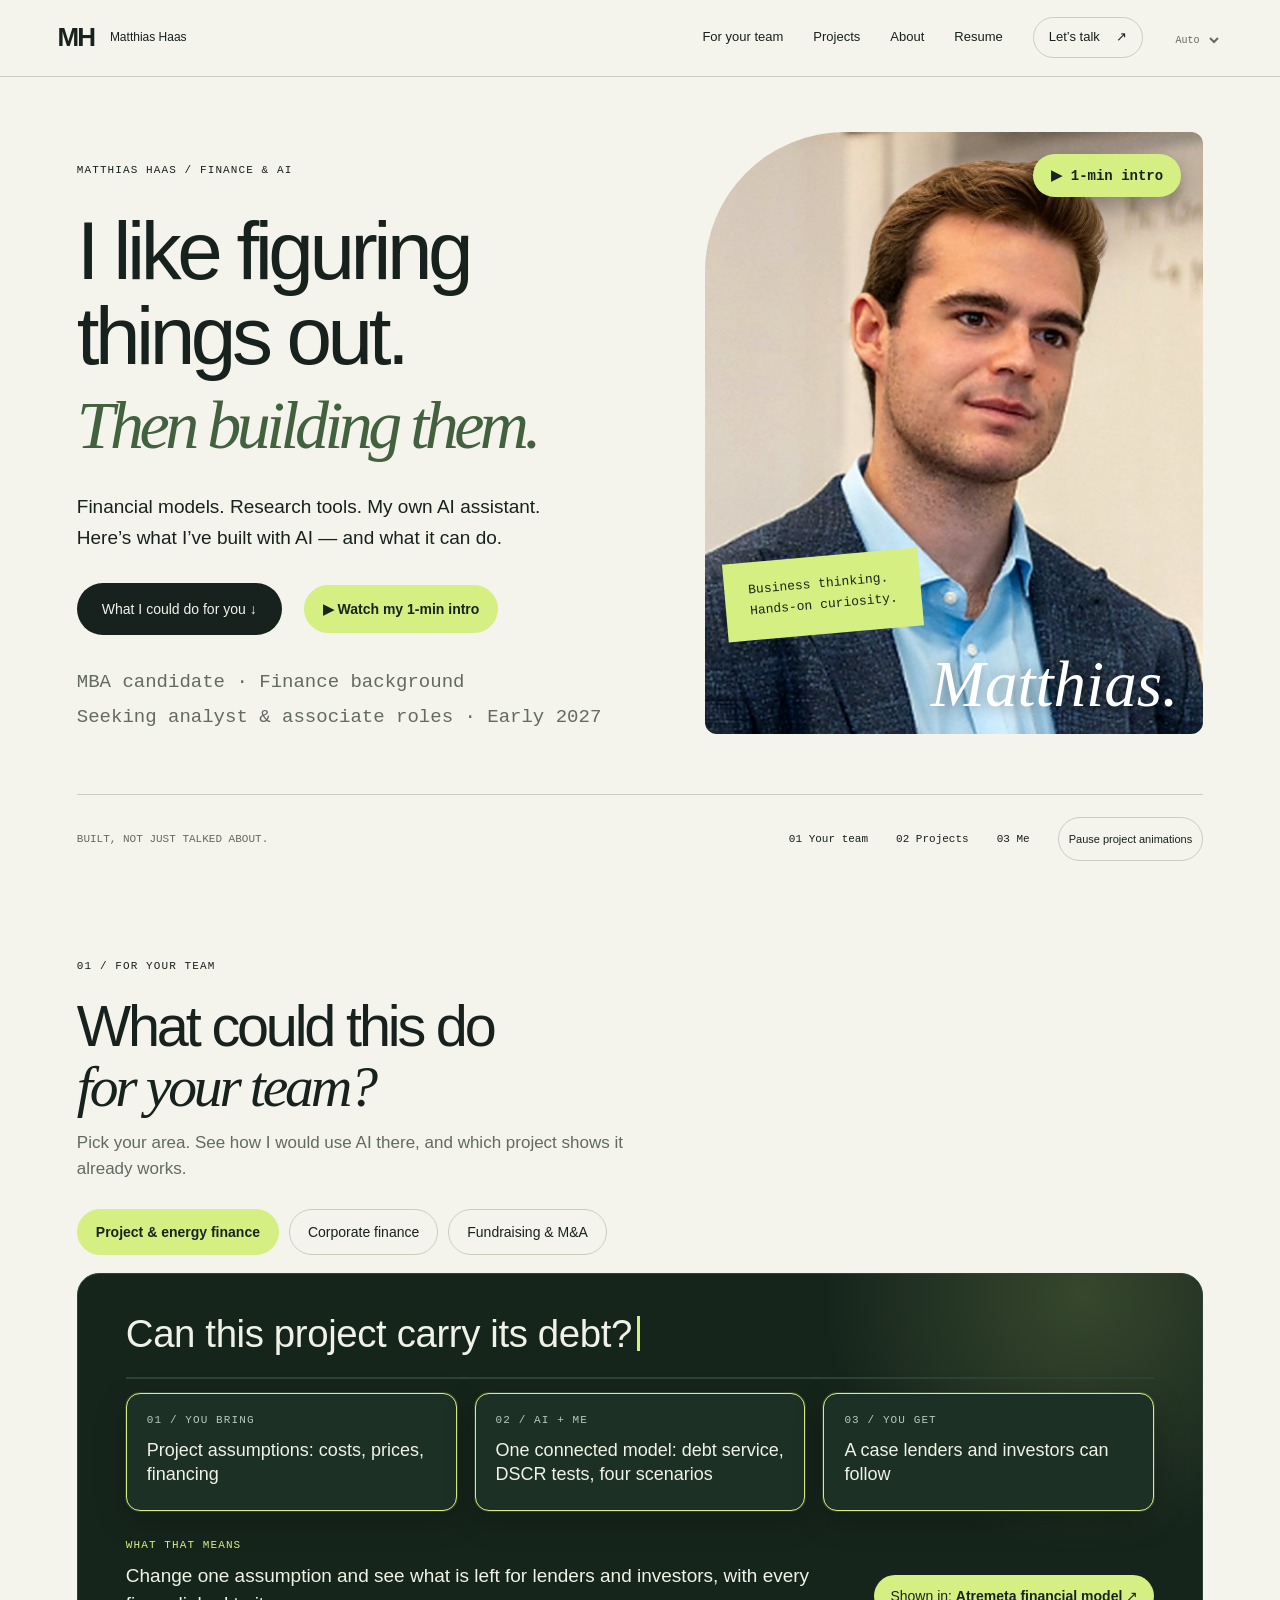
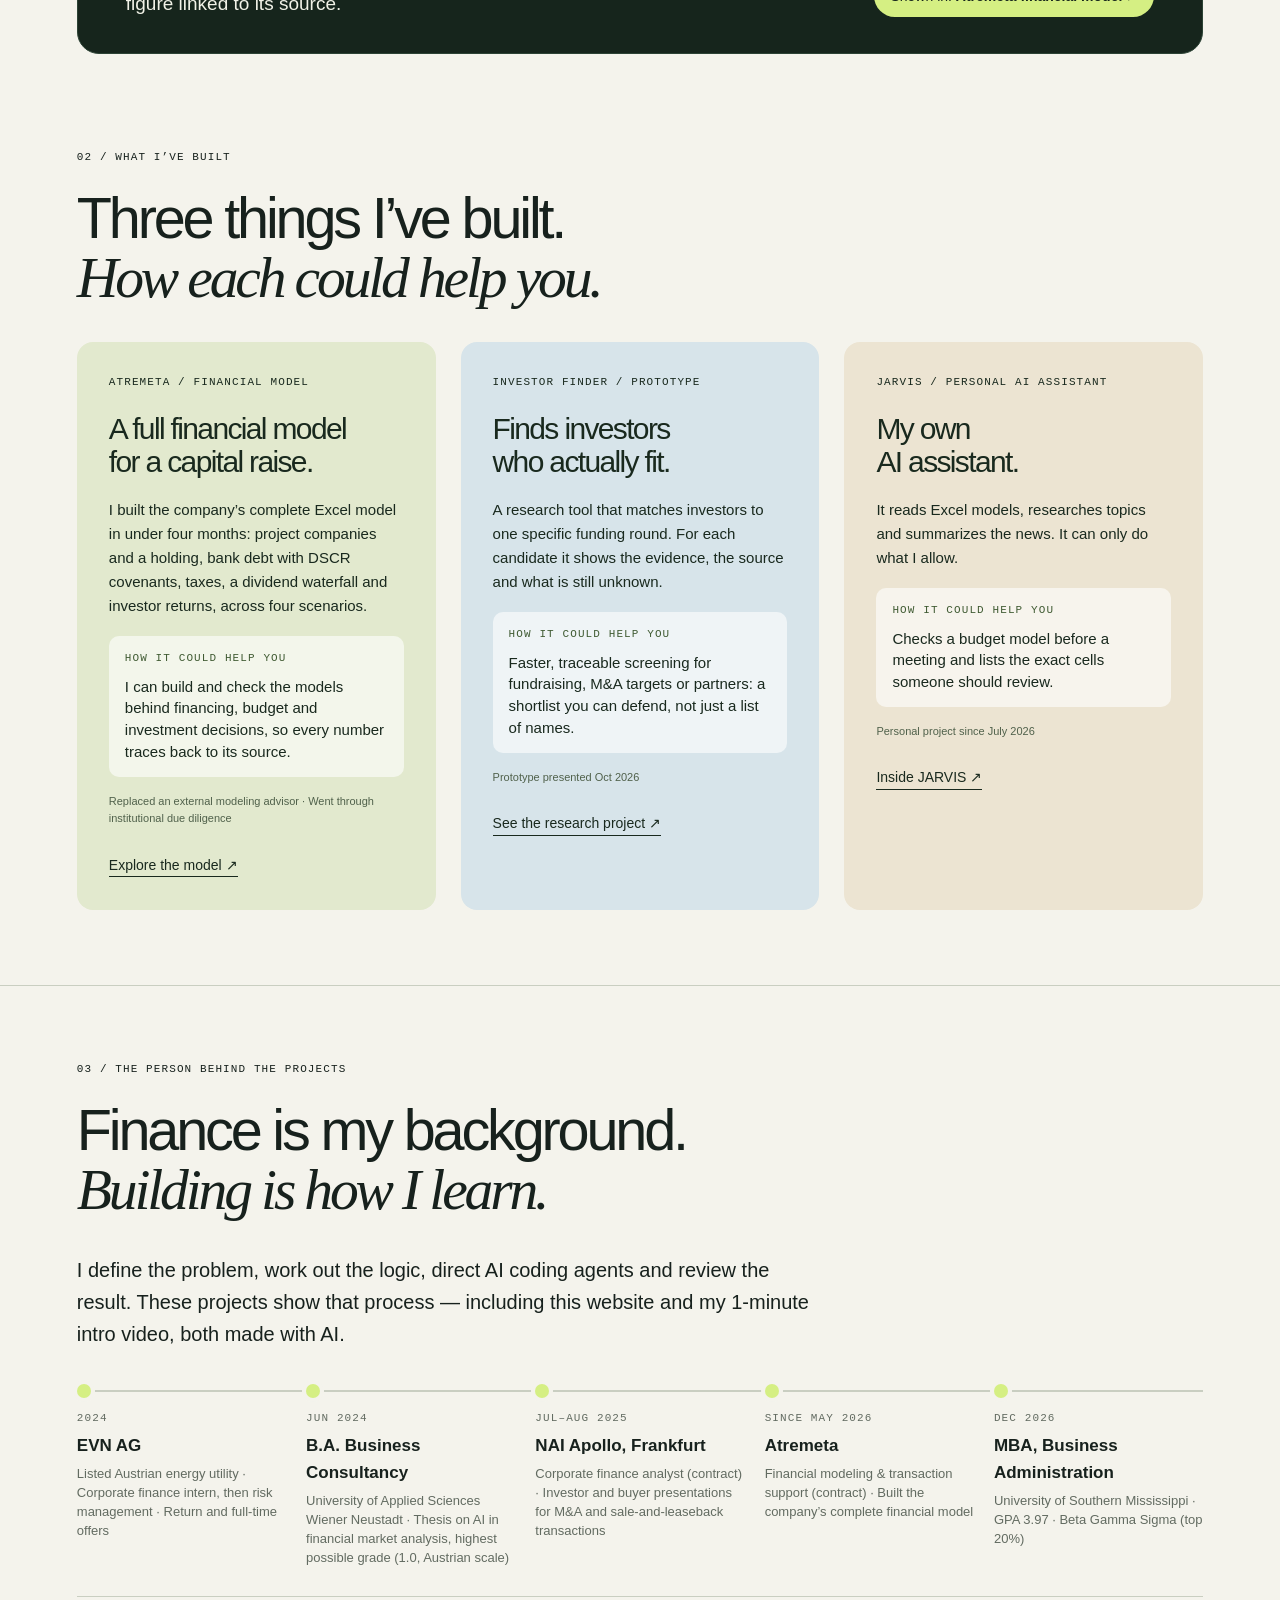
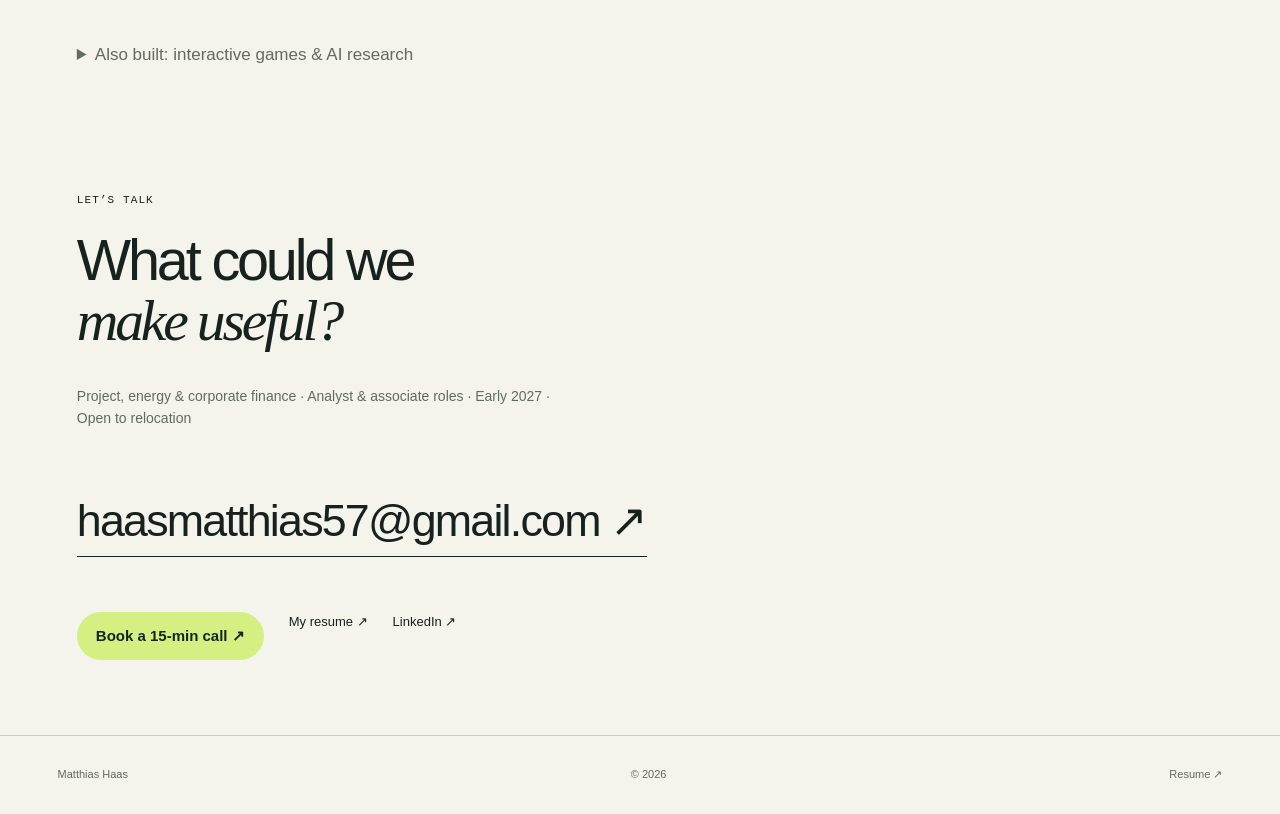
==== commit 7c48a3c1: "Link previews, favicon, career timeline, call button Co-Authored-By: Claude Opus 5.5 <noreply@anthro" ====
--- a/index.html
+++ b/index.html
@@ -1,7 +1,7 @@
-<!doctype html><html lang="en"><head><meta charset="utf-8"><meta name="viewport" content="width=device-width,initial-scale=1"><meta name="description" content="Matthias Haas — financial models, thoughtful AI tools, and clear explanations of the work behind them."><title>AI with a business purpose · Matthias Haas</title><link rel="stylesheet" href="assets/editorial.css"><script src="assets/editorial.js" defer></script><link rel="stylesheet" href="assets/project-motion.css"><script src="assets/project-motion.js" defer></script><link rel="stylesheet" href="assets/ai-home.css"><script src="assets/ai-home.js" defer></script></head><body class="ai-home"><a class="skip" href="#main">Skip to content</a><header class="mast"><a class="brand" href="index.html" aria-label="Matthias Haas home">MH<span>Matthias Haas</span></a><nav aria-label="Main navigation"><a href="#team">For your team</a><a href="#work">Projects</a><a href="#about">About</a><a href="resume.html">Resume</a><a class="nav-contact" href="#contact">Let’s talk <span>↗</span></a></nav><label class="theme-label"><span class="sr">Color theme</span><select aria-label="Color theme"><option value="system">Auto</option><option value="light">Light</option><option value="dark">Dark</option></select></label></header><main id="main"><section class="personal-hero"><div class="personal-copy"><p class="eyebrow">MATTHIAS HAAS / FINANCE &amp; AI</p><h1>I like figuring<br>things out.<br><em>Then building them.</em></h1><p>Financial models. Research tools. My own AI assistant.<br>Here’s what I’ve built with AI — and what it can do.</p><div class="personal-actions"><a class="pill" href="#team">What I could do for you ↓</a><button class="intro-open" type="button">▶ Watch my 1-min intro</button></div><p class="personal-role">MBA candidate · Finance background<br>Seeking analyst &amp; associate roles · Early 2027</p></div><div class="personal-photo"><img src="assets/matthias-haas.jpg" alt="Matthias Haas" width="640" height="640" fetchpriority="high"><span class="personal-sticker">Business thinking.<br>Hands-on curiosity.</span><span class="personal-signature">Matthias.</span><button class="intro-open intro-badge" type="button">▶ 1-min intro</button></div></section>
+<!doctype html><html lang="en"><head><meta charset="utf-8"><meta name="viewport" content="width=device-width,initial-scale=1"><meta name="description" content="MBA candidate in project &amp; energy finance. A financial model, an investor research tool and an AI assistant, and what each could do for your team."><title>Matthias Haas · Finance & AI portfolio</title><link rel="stylesheet" href="assets/editorial.css"><script src="assets/editorial.js" defer></script><link rel="stylesheet" href="assets/project-motion.css"><script src="assets/project-motion.js" defer></script><link rel="stylesheet" href="assets/ai-home.css"><script src="assets/ai-home.js" defer></script><link rel="canonical" href="https://haasmatthias.github.io/"><meta property="og:type" content="website"><meta property="og:site_name" content="Matthias Haas"><meta property="og:title" content="Matthias Haas · Finance &amp; AI portfolio"><meta property="og:description" content="MBA candidate in project &amp; energy finance. A financial model, an investor research tool and an AI assistant, and what each could do for your team."><meta property="og:url" content="https://haasmatthias.github.io/"><meta property="og:image" content="https://haasmatthias.github.io/assets/og-image.jpg"><meta property="og:image:width" content="1200"><meta property="og:image:height" content="630"><meta property="og:image:alt" content="Matthias Haas, finance and AI portfolio"><meta name="twitter:card" content="summary_large_image"><meta name="twitter:title" content="Matthias Haas · Finance &amp; AI portfolio"><meta name="twitter:description" content="MBA candidate in project &amp; energy finance. A financial model, an investor research tool and an AI assistant, and what each could do for your team."><meta name="twitter:image" content="https://haasmatthias.github.io/assets/og-image.jpg"><link rel="icon" href="assets/favicon.svg" type="image/svg+xml"><link rel="icon" href="assets/favicon-32.png" sizes="32x32" type="image/png"><link rel="apple-touch-icon" href="assets/apple-touch-icon.png"><meta name="theme-color" content="#14211b"></head><body class="ai-home"><a class="skip" href="#main">Skip to content</a><header class="mast"><a class="brand" href="index.html" aria-label="Matthias Haas home">MH<span>Matthias Haas</span></a><nav aria-label="Main navigation"><a href="#team">For your team</a><a href="#work">Projects</a><a href="#about">About</a><a href="resume.html">Resume</a><a class="nav-contact" href="#contact">Let’s talk <span>↗</span></a></nav><label class="theme-label"><span class="sr">Color theme</span><select aria-label="Color theme"><option value="system">Auto</option><option value="light">Light</option><option value="dark">Dark</option></select></label></header><main id="main"><section class="personal-hero"><div class="personal-copy"><p class="eyebrow">MATTHIAS HAAS / FINANCE &amp; AI</p><h1>I like figuring<br>things out.<br><em>Then building them.</em></h1><p>Financial models. Research tools. My own AI assistant.<br>Here’s what I’ve built with AI — and what it can do.</p><div class="personal-actions"><a class="pill" href="#team">What I could do for you ↓</a><button class="intro-open" type="button">▶ Watch my 1-min intro</button></div><p class="personal-role">MBA candidate · Finance background<br>Seeking analyst &amp; associate roles · Early 2027</p></div><div class="personal-photo"><img src="assets/matthias-haas.jpg" alt="Matthias Haas" width="640" height="640" fetchpriority="high"><span class="personal-sticker">Business thinking.<br>Hands-on curiosity.</span><span class="personal-signature">Matthias.</span><button class="intro-open intro-badge" type="button">▶ 1-min intro</button></div></section>
 <dialog class="intro-dialog" aria-label="1-minute intro video"><video src="assets/matthias-haas-intro.mp4" poster="assets/matthias-haas-intro-poster.jpg" controls playsinline preload="none"></video><p>AI avatar of Matthias Haas · JARVIS voice: Microsoft neural text-to-speech · script and review by Matthias</p><button class="intro-close" type="button" aria-label="Close video">×</button></dialog>
 <div class="compact-index"><span>BUILT, NOT JUST TALKED ABOUT.</span><a href="#team">01 Your team</a><a href="#work">02 Projects</a><a href="#about">03 Me</a><button class="motion-toggle" aria-pressed="true">Pause animations</button></div>
 <section class="team-motion" id="team" aria-labelledby="team-title"><div class="compact-heading tm-head"><p class="eyebrow">01 / FOR YOUR TEAM</p><h2 id="team-title">What could this do<br><em>for your team?</em></h2><p class="tm-sub">Pick your area. See how I would use AI there, and which project shows it already works.</p></div><div class="tm-tabs" role="tablist" aria-label="Choose your area"><button role="tab" aria-selected="true" aria-controls="tm-panel" data-tm="0">Project &amp; energy finance</button><button role="tab" aria-selected="false" aria-controls="tm-panel" data-tm="1" tabindex="-1">Corporate finance</button><button role="tab" aria-selected="false" aria-controls="tm-panel" data-tm="2" tabindex="-1">Fundraising &amp; M&amp;A</button></div><div class="tm-stage" id="tm-panel" role="tabpanel"><p class="tm-ask"><span class="tm-asktext">Can this project carry its debt?</span><span class="tm-caret" aria-hidden="true"></span></p><div class="tm-flow"><div class="tm-line" aria-hidden="true"><i class="tm-dot"></i></div><div class="tm-step on"><small>01 / YOU BRING</small><strong>Project assumptions: costs, prices, financing</strong></div><div class="tm-step on"><small>02 / AI + ME</small><strong>One connected model: debt service, DSCR tests, four scenarios</strong></div><div class="tm-step on"><small>03 / YOU GET</small><strong>A case lenders and investors can follow</strong></div></div><div class="tm-result on"><p class="eyebrow">WHAT THAT MEANS</p><p class="tm-out">Change one assumption and see what is left for lenders and investors, with every figure linked to its source.</p><a class="tm-proof" href="atremeta.html">Shown in: <b>Atremeta financial model</b> ↗</a></div><div class="tm-progress" aria-hidden="true"><i></i></div></div></section>
 <section class="compact-work" id="work"><div class="compact-heading"><p class="eyebrow">02 / WHAT I’VE BUILT</p><h2>Three things I’ve built.<br><em>How each could help you.</em></h2></div><div class="compact-projects"><article class="compact-card"><p class="eyebrow">ATREMETA / FINANCIAL MODEL</p><h3>A full financial model<br>for a capital raise.</h3><p>I built the company’s complete Excel model in under four months: project companies and a holding, bank debt with DSCR covenants, taxes, a dividend waterfall and investor returns, across four scenarios.</p><div class="card-help"><p class="eyebrow">HOW IT COULD HELP YOU</p><p>I can build and check the models behind financing, budget and investment decisions, so every number traces back to its source.</p></div><small>Replaced an external modeling advisor · Went through institutional due diligence</small><a href="atremeta.html">Explore the model ↗</a></article><article class="compact-card research-card"><p class="eyebrow">INVESTOR FINDER / PROTOTYPE</p><h3>Finds investors<br>who actually fit.</h3><p>A research tool that matches investors to one specific funding round. For each candidate it shows the evidence, the source and what is still unknown.</p><div class="card-help"><p class="eyebrow">HOW IT COULD HELP YOU</p><p>Faster, traceable screening for fundraising, M&amp;A targets or partners: a shortlist you can defend, not just a list of names.</p></div><small>Prototype presented Oct 2026</small><a href="investor-screening.html">See the research project ↗</a></article><article class="compact-card jarvis-card"><p class="eyebrow">JARVIS / PERSONAL AI ASSISTANT</p><h3>My own<br>AI assistant.</h3><p>It reads Excel models, researches topics and summarizes the news. It can only do what I allow.</p><div class="card-help"><p class="eyebrow">HOW IT COULD HELP YOU</p><p>Checks a budget model before a meeting and lists the exact cells someone should review.</p></div><small>Personal project since July 2026</small><a href="jarvis.html">Inside JARVIS ↗</a></article></div></section>
-<section class="compact-about" id="about"><p class="eyebrow">03 / THE PERSON BEHIND THE PROJECTS</p><h2>Finance is my background.<br><em>Building is how I learn.</em></h2><p>I define the problem, work out the logic, direct AI coding agents and review the result. These projects show that process — including this website and my 1-minute intro video, both made with AI.</p><div class="about-facts"><span>MBA, Business Administration<br><small>University of Southern Mississippi · Expected Dec 2026<br>GPA 3.97 · Beta Gamma Sigma (top 20%)</small></span><span>Finance experience<br><small>Atremeta · NAI Apollo · EVN AG, a listed Austrian energy utility</small></span></div><details><summary>Also built: interactive games &amp; AI research</summary><p>COUNTEROFFER explores negotiation; COMPOUND explores long-term investing. Both were built for the Handshake AI Skills Studio × OpenAI Multiplayer Game Challenge. My bachelor thesis investigated AI algorithms in financial market analysis, with a practical dividend model.</p></details></section>
-<section class="compact-contact" id="contact"><p class="eyebrow">LET’S TALK</p><h2>What could we<br><em>make useful?</em></h2><p>Project, energy &amp; corporate finance · Analyst &amp; associate roles · Early 2027 · Open to relocation</p><a class="email-link" href="mailto:haasmatthias57@gmail.com">haasmatthias57@gmail.com ↗</a><div class="contact-links"><a href="resume.html">My resume ↗</a><a href="https://www.linkedin.com/in/matthias-haas-43503b2ba/" target="_blank" rel="noopener">LinkedIn ↗</a></div></section></main><footer><a href="index.html">Matthias Haas</a><p>© 2026</p><a href="resume.html">Resume ↗</a></footer></body></html>+<section class="compact-about" id="about"><p class="eyebrow">03 / THE PERSON BEHIND THE PROJECTS</p><h2>Finance is my background.<br><em>Building is how I learn.</em></h2><p>I define the problem, work out the logic, direct AI coding agents and review the result. These projects show that process — including this website and my 1-minute intro video, both made with AI.</p><ol class="timeline" aria-label="Career so far"><li><span>2024</span><strong>EVN AG</strong><small>Listed Austrian energy utility · Corporate finance intern, then risk management · Return and full-time offers</small></li><li><span>Jun 2024</span><strong>B.A. Business Consultancy</strong><small>University of Applied Sciences Wiener Neustadt · Thesis on AI in financial market analysis, highest possible grade (1.0, Austrian scale)</small></li><li><span>Jul–Aug 2025</span><strong>NAI Apollo, Frankfurt</strong><small>Corporate finance analyst (contract) · Investor and buyer presentations for M&amp;A and sale-and-leaseback transactions</small></li><li><span>Since May 2026</span><strong>Atremeta</strong><small>Financial modeling &amp; transaction support (contract) · Built the company’s complete financial model</small></li><li><span>Dec 2026</span><strong>MBA, Business Administration</strong><small>University of Southern Mississippi · GPA 3.97 · Beta Gamma Sigma (top 20%)</small></li></ol><details><summary>Also built: interactive games &amp; AI research</summary><p>COUNTEROFFER explores negotiation; COMPOUND explores long-term investing. Both were built for the Handshake AI Skills Studio × OpenAI Multiplayer Game Challenge. My bachelor thesis investigated AI algorithms in financial market analysis, with a practical dividend model.</p></details></section>
+<section class="compact-contact" id="contact"><p class="eyebrow">LET’S TALK</p><h2>What could we<br><em>make useful?</em></h2><p>Project, energy &amp; corporate finance · Analyst &amp; associate roles · Early 2027 · Open to relocation</p><a class="email-link" href="mailto:haasmatthias57@gmail.com">haasmatthias57@gmail.com ↗</a><div class="contact-links"><a class="call-link" href="mailto:haasmatthias57@gmail.com?subject=15-minute%20call">Book a 15-min call ↗</a><a href="resume.html">My resume ↗</a><a href="https://www.linkedin.com/in/matthias-haas-43503b2ba/" target="_blank" rel="noopener">LinkedIn ↗</a></div></section></main><footer><a href="index.html">Matthias Haas</a><p>© 2026</p><a href="resume.html">Resume ↗</a></footer></body></html>
--- a/assets/ai-home.css
+++ b/assets/ai-home.css
@@ -58,3 +58,14 @@
 .projects-paused .tm-caret{animation:none;opacity:0}
 @media(max-width:760px){.team-motion{padding:45px 6vw 10px}.tm-flow{grid-template-columns:1fr;gap:12px;padding-left:24px}.tm-line{left:5px;right:auto;top:8px;bottom:8px;width:2px;height:auto}.tm-dot{left:-5px;top:0}.tm-step{min-height:0;padding:14px 16px}.tm-step strong{font-size:16px}.tm-result{grid-template-columns:1fr}.tm-proof{justify-self:start;white-space:normal}.tm-out{font-size:17px}}
 @media(max-width:900px){.mast nav a[href="#team"]{display:none}}
+
+/* 14.11.2026 (Claude): Werdegang-Leiste + Call-Button (Wunsch MH) */
+.timeline{list-style:none;margin:34px 0 28px;padding:0;display:grid;grid-template-columns:repeat(5,minmax(0,1fr));gap:20px;position:relative}
+.timeline::before{content:"";position:absolute;left:0;right:0;top:6px;height:2px;background:var(--line)}
+.timeline li{position:relative;padding-top:26px}
+.timeline li::before{content:"";position:absolute;top:0;left:0;width:14px;height:14px;border-radius:50%;background:var(--accent);box-shadow:0 0 0 4px var(--bg)}
+.timeline span{display:block;font:11px/1.6 var(--mono);letter-spacing:.1em;text-transform:uppercase;color:var(--muted)}
+.timeline strong{display:block;font-size:17px;margin:4px 0 6px;font-weight:600}
+.timeline small{display:block;font-size:13px;line-height:1.45;color:var(--muted)}
+.contact-links .call-link{display:inline-block;background:var(--accent);color:#16251c;border:1px solid var(--accent);border-radius:999px;padding:11px 18px;font-weight:600;font-size:15px;text-decoration:none}
+@media(max-width:900px){.timeline{grid-template-columns:1fr;gap:18px;padding-left:28px}.timeline::before{left:6px;right:auto;top:4px;bottom:4px;width:2px;height:auto}.timeline li{padding-top:0}.timeline li::before{left:-28px;top:3px}}
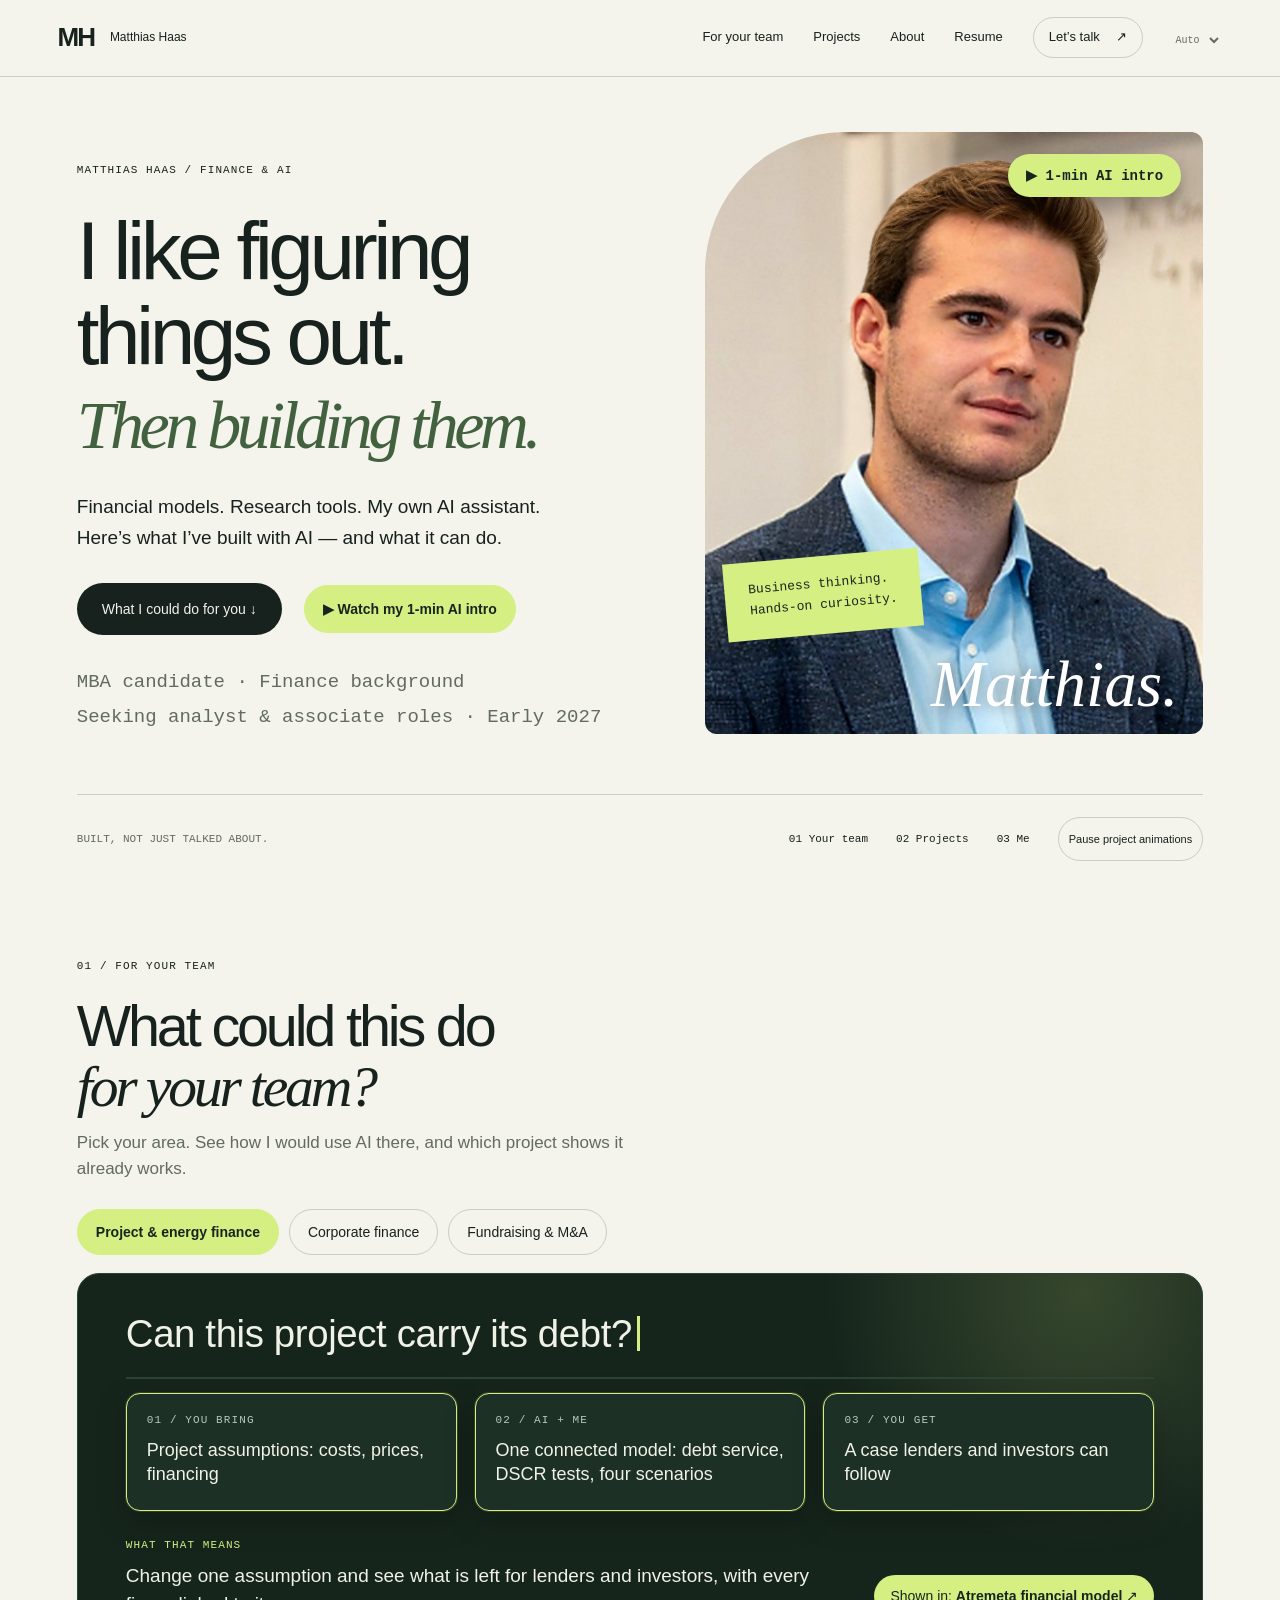
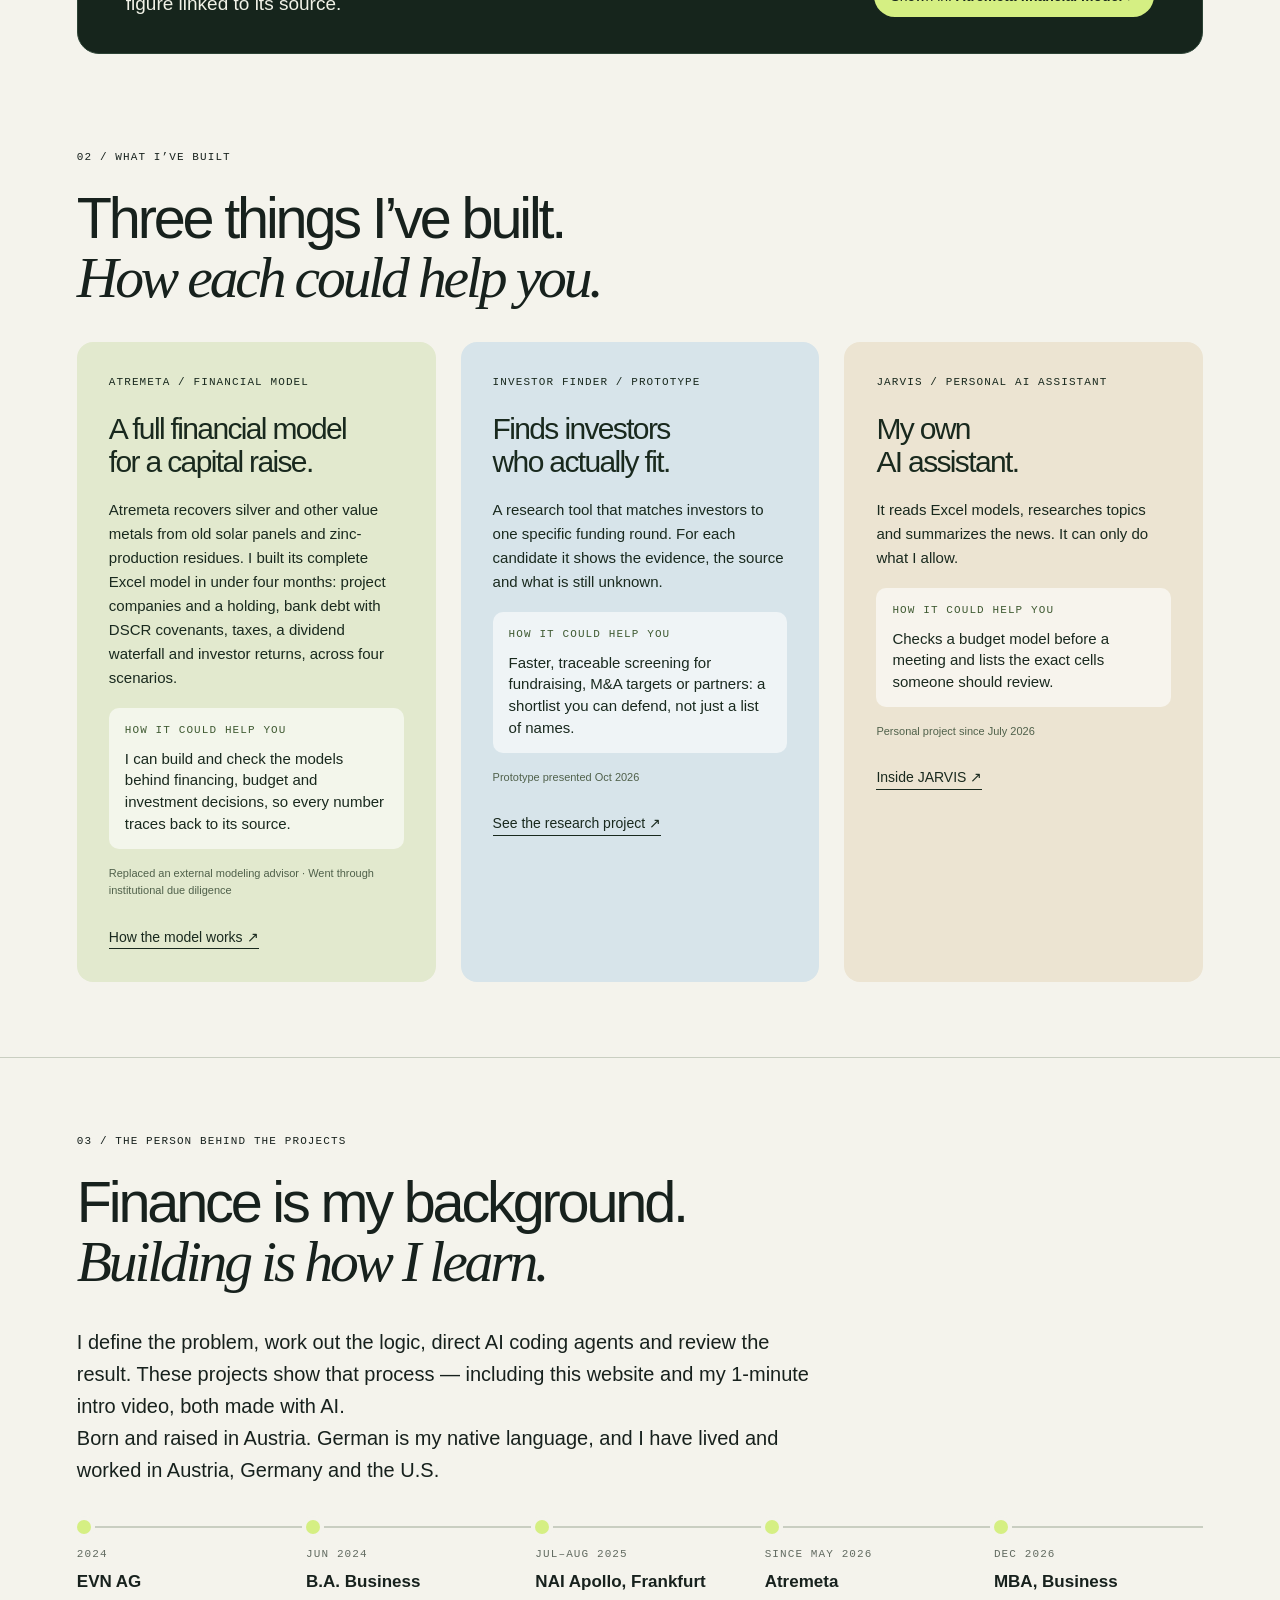
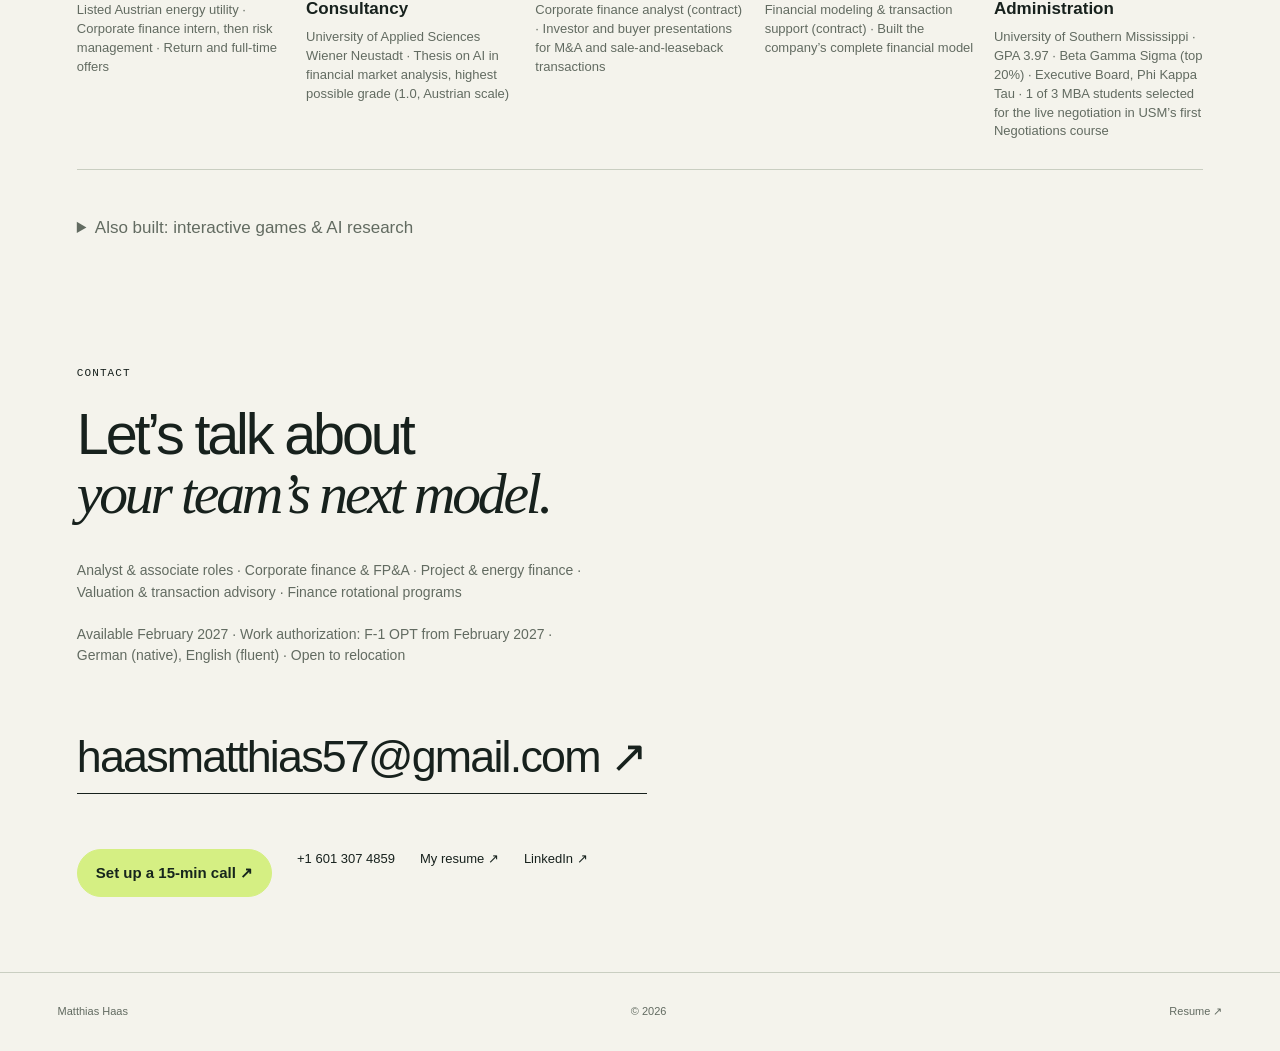
==== commit 8ae7fbc4: "Recruiter feedback: AI intro label, Atremeta description, contact facts Co-Authored-By: Claude Opus " ====
--- a/index.html
+++ b/index.html
@@ -1,7 +1,7 @@
-<!doctype html><html lang="en"><head><meta charset="utf-8"><meta name="viewport" content="width=device-width,initial-scale=1"><meta name="description" content="MBA candidate in project &amp; energy finance. A financial model, an investor research tool and an AI assistant, and what each could do for your team."><title>Matthias Haas · Finance & AI portfolio</title><link rel="stylesheet" href="assets/editorial.css"><script src="assets/editorial.js" defer></script><link rel="stylesheet" href="assets/project-motion.css"><script src="assets/project-motion.js" defer></script><link rel="stylesheet" href="assets/ai-home.css"><script src="assets/ai-home.js" defer></script><link rel="canonical" href="https://haasmatthias.github.io/"><meta property="og:type" content="website"><meta property="og:site_name" content="Matthias Haas"><meta property="og:title" content="Matthias Haas · Finance &amp; AI portfolio"><meta property="og:description" content="MBA candidate in project &amp; energy finance. A financial model, an investor research tool and an AI assistant, and what each could do for your team."><meta property="og:url" content="https://haasmatthias.github.io/"><meta property="og:image" content="https://haasmatthias.github.io/assets/og-image.jpg"><meta property="og:image:width" content="1200"><meta property="og:image:height" content="630"><meta property="og:image:alt" content="Matthias Haas, finance and AI portfolio"><meta name="twitter:card" content="summary_large_image"><meta name="twitter:title" content="Matthias Haas · Finance &amp; AI portfolio"><meta name="twitter:description" content="MBA candidate in project &amp; energy finance. A financial model, an investor research tool and an AI assistant, and what each could do for your team."><meta name="twitter:image" content="https://haasmatthias.github.io/assets/og-image.jpg"><link rel="icon" href="assets/favicon.svg" type="image/svg+xml"><link rel="icon" href="assets/favicon-32.png" sizes="32x32" type="image/png"><link rel="apple-touch-icon" href="assets/apple-touch-icon.png"><meta name="theme-color" content="#14211b"></head><body class="ai-home"><a class="skip" href="#main">Skip to content</a><header class="mast"><a class="brand" href="index.html" aria-label="Matthias Haas home">MH<span>Matthias Haas</span></a><nav aria-label="Main navigation"><a href="#team">For your team</a><a href="#work">Projects</a><a href="#about">About</a><a href="resume.html">Resume</a><a class="nav-contact" href="#contact">Let’s talk <span>↗</span></a></nav><label class="theme-label"><span class="sr">Color theme</span><select aria-label="Color theme"><option value="system">Auto</option><option value="light">Light</option><option value="dark">Dark</option></select></label></header><main id="main"><section class="personal-hero"><div class="personal-copy"><p class="eyebrow">MATTHIAS HAAS / FINANCE &amp; AI</p><h1>I like figuring<br>things out.<br><em>Then building them.</em></h1><p>Financial models. Research tools. My own AI assistant.<br>Here’s what I’ve built with AI — and what it can do.</p><div class="personal-actions"><a class="pill" href="#team">What I could do for you ↓</a><button class="intro-open" type="button">▶ Watch my 1-min intro</button></div><p class="personal-role">MBA candidate · Finance background<br>Seeking analyst &amp; associate roles · Early 2027</p></div><div class="personal-photo"><img src="assets/matthias-haas.jpg" alt="Matthias Haas" width="640" height="640" fetchpriority="high"><span class="personal-sticker">Business thinking.<br>Hands-on curiosity.</span><span class="personal-signature">Matthias.</span><button class="intro-open intro-badge" type="button">▶ 1-min intro</button></div></section>
+<!doctype html><html lang="en"><head><meta charset="utf-8"><meta name="viewport" content="width=device-width,initial-scale=1"><meta name="description" content="MBA candidate in project &amp; energy finance. A financial model, an investor research tool and an AI assistant, and what each could do for your team."><title>Matthias Haas · Finance & AI portfolio</title><link rel="stylesheet" href="assets/editorial.css"><script src="assets/editorial.js" defer></script><link rel="stylesheet" href="assets/project-motion.css"><script src="assets/project-motion.js" defer></script><link rel="stylesheet" href="assets/ai-home.css"><script src="assets/ai-home.js" defer></script><link rel="canonical" href="https://haasmatthias.github.io/"><meta property="og:type" content="website"><meta property="og:site_name" content="Matthias Haas"><meta property="og:title" content="Matthias Haas · Finance &amp; AI portfolio"><meta property="og:description" content="MBA candidate in project &amp; energy finance. A financial model, an investor research tool and an AI assistant, and what each could do for your team."><meta property="og:url" content="https://haasmatthias.github.io/"><meta property="og:image" content="https://haasmatthias.github.io/assets/og-image.jpg"><meta property="og:image:width" content="1200"><meta property="og:image:height" content="630"><meta property="og:image:alt" content="Matthias Haas, finance and AI portfolio"><meta name="twitter:card" content="summary_large_image"><meta name="twitter:title" content="Matthias Haas · Finance &amp; AI portfolio"><meta name="twitter:description" content="MBA candidate in project &amp; energy finance. A financial model, an investor research tool and an AI assistant, and what each could do for your team."><meta name="twitter:image" content="https://haasmatthias.github.io/assets/og-image.jpg"><link rel="icon" href="assets/favicon.svg" type="image/svg+xml"><link rel="icon" href="assets/favicon-32.png" sizes="32x32" type="image/png"><link rel="apple-touch-icon" href="assets/apple-touch-icon.png"><meta name="theme-color" content="#14211b"></head><body class="ai-home"><a class="skip" href="#main">Skip to content</a><header class="mast"><a class="brand" href="index.html" aria-label="Matthias Haas home">MH<span>Matthias Haas</span></a><nav aria-label="Main navigation"><a href="#team">For your team</a><a href="#work">Projects</a><a href="#about">About</a><a href="resume.html">Resume</a><a class="nav-contact" href="#contact">Let’s talk <span>↗</span></a></nav><label class="theme-label"><span class="sr">Color theme</span><select aria-label="Color theme"><option value="system">Auto</option><option value="light">Light</option><option value="dark">Dark</option></select></label></header><main id="main"><section class="personal-hero"><div class="personal-copy"><p class="eyebrow">MATTHIAS HAAS / FINANCE &amp; AI</p><h1>I like figuring<br>things out.<br><em>Then building them.</em></h1><p>Financial models. Research tools. My own AI assistant.<br>Here’s what I’ve built with AI — and what it can do.</p><div class="personal-actions"><a class="pill" href="#team">What I could do for you ↓</a><button class="intro-open" type="button">▶ Watch my 1-min AI intro</button></div><p class="personal-role">MBA candidate · Finance background<br>Seeking analyst &amp; associate roles · Early 2027</p></div><div class="personal-photo"><img src="assets/matthias-haas.jpg" alt="Matthias Haas" width="640" height="640" fetchpriority="high"><span class="personal-sticker">Business thinking.<br>Hands-on curiosity.</span><span class="personal-signature">Matthias.</span><button class="intro-open intro-badge" type="button">▶ 1-min AI intro</button></div></section>
 <dialog class="intro-dialog" aria-label="1-minute intro video"><video src="assets/matthias-haas-intro.mp4" poster="assets/matthias-haas-intro-poster.jpg" controls playsinline preload="none"></video><p>AI avatar of Matthias Haas · JARVIS voice: Microsoft neural text-to-speech · script and review by Matthias</p><button class="intro-close" type="button" aria-label="Close video">×</button></dialog>
 <div class="compact-index"><span>BUILT, NOT JUST TALKED ABOUT.</span><a href="#team">01 Your team</a><a href="#work">02 Projects</a><a href="#about">03 Me</a><button class="motion-toggle" aria-pressed="true">Pause animations</button></div>
 <section class="team-motion" id="team" aria-labelledby="team-title"><div class="compact-heading tm-head"><p class="eyebrow">01 / FOR YOUR TEAM</p><h2 id="team-title">What could this do<br><em>for your team?</em></h2><p class="tm-sub">Pick your area. See how I would use AI there, and which project shows it already works.</p></div><div class="tm-tabs" role="tablist" aria-label="Choose your area"><button role="tab" aria-selected="true" aria-controls="tm-panel" data-tm="0">Project &amp; energy finance</button><button role="tab" aria-selected="false" aria-controls="tm-panel" data-tm="1" tabindex="-1">Corporate finance</button><button role="tab" aria-selected="false" aria-controls="tm-panel" data-tm="2" tabindex="-1">Fundraising &amp; M&amp;A</button></div><div class="tm-stage" id="tm-panel" role="tabpanel"><p class="tm-ask"><span class="tm-asktext">Can this project carry its debt?</span><span class="tm-caret" aria-hidden="true"></span></p><div class="tm-flow"><div class="tm-line" aria-hidden="true"><i class="tm-dot"></i></div><div class="tm-step on"><small>01 / YOU BRING</small><strong>Project assumptions: costs, prices, financing</strong></div><div class="tm-step on"><small>02 / AI + ME</small><strong>One connected model: debt service, DSCR tests, four scenarios</strong></div><div class="tm-step on"><small>03 / YOU GET</small><strong>A case lenders and investors can follow</strong></div></div><div class="tm-result on"><p class="eyebrow">WHAT THAT MEANS</p><p class="tm-out">Change one assumption and see what is left for lenders and investors, with every figure linked to its source.</p><a class="tm-proof" href="atremeta.html">Shown in: <b>Atremeta financial model</b> ↗</a></div><div class="tm-progress" aria-hidden="true"><i></i></div></div></section>
-<section class="compact-work" id="work"><div class="compact-heading"><p class="eyebrow">02 / WHAT I’VE BUILT</p><h2>Three things I’ve built.<br><em>How each could help you.</em></h2></div><div class="compact-projects"><article class="compact-card"><p class="eyebrow">ATREMETA / FINANCIAL MODEL</p><h3>A full financial model<br>for a capital raise.</h3><p>I built the company’s complete Excel model in under four months: project companies and a holding, bank debt with DSCR covenants, taxes, a dividend waterfall and investor returns, across four scenarios.</p><div class="card-help"><p class="eyebrow">HOW IT COULD HELP YOU</p><p>I can build and check the models behind financing, budget and investment decisions, so every number traces back to its source.</p></div><small>Replaced an external modeling advisor · Went through institutional due diligence</small><a href="atremeta.html">Explore the model ↗</a></article><article class="compact-card research-card"><p class="eyebrow">INVESTOR FINDER / PROTOTYPE</p><h3>Finds investors<br>who actually fit.</h3><p>A research tool that matches investors to one specific funding round. For each candidate it shows the evidence, the source and what is still unknown.</p><div class="card-help"><p class="eyebrow">HOW IT COULD HELP YOU</p><p>Faster, traceable screening for fundraising, M&amp;A targets or partners: a shortlist you can defend, not just a list of names.</p></div><small>Prototype presented Oct 2026</small><a href="investor-screening.html">See the research project ↗</a></article><article class="compact-card jarvis-card"><p class="eyebrow">JARVIS / PERSONAL AI ASSISTANT</p><h3>My own<br>AI assistant.</h3><p>It reads Excel models, researches topics and summarizes the news. It can only do what I allow.</p><div class="card-help"><p class="eyebrow">HOW IT COULD HELP YOU</p><p>Checks a budget model before a meeting and lists the exact cells someone should review.</p></div><small>Personal project since July 2026</small><a href="jarvis.html">Inside JARVIS ↗</a></article></div></section>
-<section class="compact-about" id="about"><p class="eyebrow">03 / THE PERSON BEHIND THE PROJECTS</p><h2>Finance is my background.<br><em>Building is how I learn.</em></h2><p>I define the problem, work out the logic, direct AI coding agents and review the result. These projects show that process — including this website and my 1-minute intro video, both made with AI.</p><ol class="timeline" aria-label="Career so far"><li><span>2024</span><strong>EVN AG</strong><small>Listed Austrian energy utility · Corporate finance intern, then risk management · Return and full-time offers</small></li><li><span>Jun 2024</span><strong>B.A. Business Consultancy</strong><small>University of Applied Sciences Wiener Neustadt · Thesis on AI in financial market analysis, highest possible grade (1.0, Austrian scale)</small></li><li><span>Jul–Aug 2025</span><strong>NAI Apollo, Frankfurt</strong><small>Corporate finance analyst (contract) · Investor and buyer presentations for M&amp;A and sale-and-leaseback transactions</small></li><li><span>Since May 2026</span><strong>Atremeta</strong><small>Financial modeling &amp; transaction support (contract) · Built the company’s complete financial model</small></li><li><span>Dec 2026</span><strong>MBA, Business Administration</strong><small>University of Southern Mississippi · GPA 3.97 · Beta Gamma Sigma (top 20%)</small></li></ol><details><summary>Also built: interactive games &amp; AI research</summary><p>COUNTEROFFER explores negotiation; COMPOUND explores long-term investing. Both were built for the Handshake AI Skills Studio × OpenAI Multiplayer Game Challenge. My bachelor thesis investigated AI algorithms in financial market analysis, with a practical dividend model.</p></details></section>
-<section class="compact-contact" id="contact"><p class="eyebrow">LET’S TALK</p><h2>What could we<br><em>make useful?</em></h2><p>Project, energy &amp; corporate finance · Analyst &amp; associate roles · Early 2027 · Open to relocation</p><a class="email-link" href="mailto:haasmatthias57@gmail.com">haasmatthias57@gmail.com ↗</a><div class="contact-links"><a class="call-link" href="mailto:haasmatthias57@gmail.com?subject=15-minute%20call">Book a 15-min call ↗</a><a href="resume.html">My resume ↗</a><a href="https://www.linkedin.com/in/matthias-haas-43503b2ba/" target="_blank" rel="noopener">LinkedIn ↗</a></div></section></main><footer><a href="index.html">Matthias Haas</a><p>© 2026</p><a href="resume.html">Resume ↗</a></footer></body></html>+<section class="compact-work" id="work"><div class="compact-heading"><p class="eyebrow">02 / WHAT I’VE BUILT</p><h2>Three things I’ve built.<br><em>How each could help you.</em></h2></div><div class="compact-projects"><article class="compact-card"><p class="eyebrow">ATREMETA / FINANCIAL MODEL</p><h3>A full financial model<br>for a capital raise.</h3><p>Atremeta recovers silver and other value metals from old solar panels and zinc-production residues. I built its complete Excel model in under four months: project companies and a holding, bank debt with DSCR covenants, taxes, a dividend waterfall and investor returns, across four scenarios.</p><div class="card-help"><p class="eyebrow">HOW IT COULD HELP YOU</p><p>I can build and check the models behind financing, budget and investment decisions, so every number traces back to its source.</p></div><small>Replaced an external modeling advisor · Went through institutional due diligence</small><a href="atremeta.html">How the model works ↗</a></article><article class="compact-card research-card"><p class="eyebrow">INVESTOR FINDER / PROTOTYPE</p><h3>Finds investors<br>who actually fit.</h3><p>A research tool that matches investors to one specific funding round. For each candidate it shows the evidence, the source and what is still unknown.</p><div class="card-help"><p class="eyebrow">HOW IT COULD HELP YOU</p><p>Faster, traceable screening for fundraising, M&amp;A targets or partners: a shortlist you can defend, not just a list of names.</p></div><small>Prototype presented Oct 2026</small><a href="investor-screening.html">See the research project ↗</a></article><article class="compact-card jarvis-card"><p class="eyebrow">JARVIS / PERSONAL AI ASSISTANT</p><h3>My own<br>AI assistant.</h3><p>It reads Excel models, researches topics and summarizes the news. It can only do what I allow.</p><div class="card-help"><p class="eyebrow">HOW IT COULD HELP YOU</p><p>Checks a budget model before a meeting and lists the exact cells someone should review.</p></div><small>Personal project since July 2026</small><a href="jarvis.html">Inside JARVIS ↗</a></article></div></section>
+<section class="compact-about" id="about"><p class="eyebrow">03 / THE PERSON BEHIND THE PROJECTS</p><h2>Finance is my background.<br><em>Building is how I learn.</em></h2><p>I define the problem, work out the logic, direct AI coding agents and review the result. These projects show that process — including this website and my 1-minute intro video, both made with AI.</p><p>Born and raised in Austria. German is my native language, and I have lived and worked in Austria, Germany and the U.S.</p><ol class="timeline" aria-label="Career so far"><li><span>2024</span><strong>EVN AG</strong><small>Listed Austrian energy utility · Corporate finance intern, then risk management · Return and full-time offers</small></li><li><span>Jun 2024</span><strong>B.A. Business Consultancy</strong><small>University of Applied Sciences Wiener Neustadt · Thesis on AI in financial market analysis, highest possible grade (1.0, Austrian scale)</small></li><li><span>Jul–Aug 2025</span><strong>NAI Apollo, Frankfurt</strong><small>Corporate finance analyst (contract) · Investor and buyer presentations for M&amp;A and sale-and-leaseback transactions</small></li><li><span>Since May 2026</span><strong>Atremeta</strong><small>Financial modeling &amp; transaction support (contract) · Built the company’s complete financial model</small></li><li><span>Dec 2026</span><strong>MBA, Business Administration</strong><small>University of Southern Mississippi · GPA 3.97 · Beta Gamma Sigma (top 20%) · Executive Board, Phi Kappa Tau · 1 of 3 MBA students selected for the live negotiation in USM’s first Negotiations course</small></li></ol><details><summary>Also built: interactive games &amp; AI research</summary><p>COUNTEROFFER explores negotiation; COMPOUND explores long-term investing. Both were built for the Handshake AI Skills Studio × OpenAI Multiplayer Game Challenge. My bachelor thesis investigated AI algorithms in financial market analysis, with a practical dividend model.</p></details></section>
+<section class="compact-contact" id="contact"><p class="eyebrow">CONTACT</p><h2>Let’s talk about<br><em>your team’s next model.</em></h2><p>Analyst &amp; associate roles · Corporate finance &amp; FP&amp;A · Project &amp; energy finance · Valuation &amp; transaction advisory · Finance rotational programs</p><p class="contact-facts">Available February 2027 · Work authorization: F-1 OPT from February 2027 · German (native), English (fluent) · Open to relocation</p><a class="email-link" href="mailto:haasmatthias57@gmail.com">haasmatthias57@gmail.com ↗</a><div class="contact-links"><a class="call-link" href="mailto:haasmatthias57@gmail.com?subject=15-minute%20call">Set up a 15-min call ↗</a><a href="tel:+16013074859">+1 601 307 4859</a><a href="resume.html">My resume ↗</a><a href="https://www.linkedin.com/in/matthias-haas-43503b2ba/" target="_blank" rel="noopener">LinkedIn ↗</a></div></section></main><footer><a href="index.html">Matthias Haas</a><p>© 2026</p><a href="resume.html">Resume ↗</a></footer></body></html>
--- a/assets/ai-home.css
+++ b/assets/ai-home.css
@@ -69,3 +69,6 @@
 .timeline small{display:block;font-size:13px;line-height:1.45;color:var(--muted)}
 .contact-links .call-link{display:inline-block;background:var(--accent);color:#16251c;border:1px solid var(--accent);border-radius:999px;padding:11px 18px;font-weight:600;font-size:15px;text-decoration:none}
 @media(max-width:900px){.timeline{grid-template-columns:1fr;gap:18px;padding-left:28px}.timeline::before{left:6px;right:auto;top:4px;bottom:4px;width:2px;height:auto}.timeline li{padding-top:0}.timeline li::before{left:-28px;top:3px}}
+
+/* 14.11.2026 (Claude): Recruiter-Panel – Kontakt-Fakten */
+.compact-contact .contact-facts{margin-top:-4px;font-size:15px;line-height:1.5;color:var(--muted)}
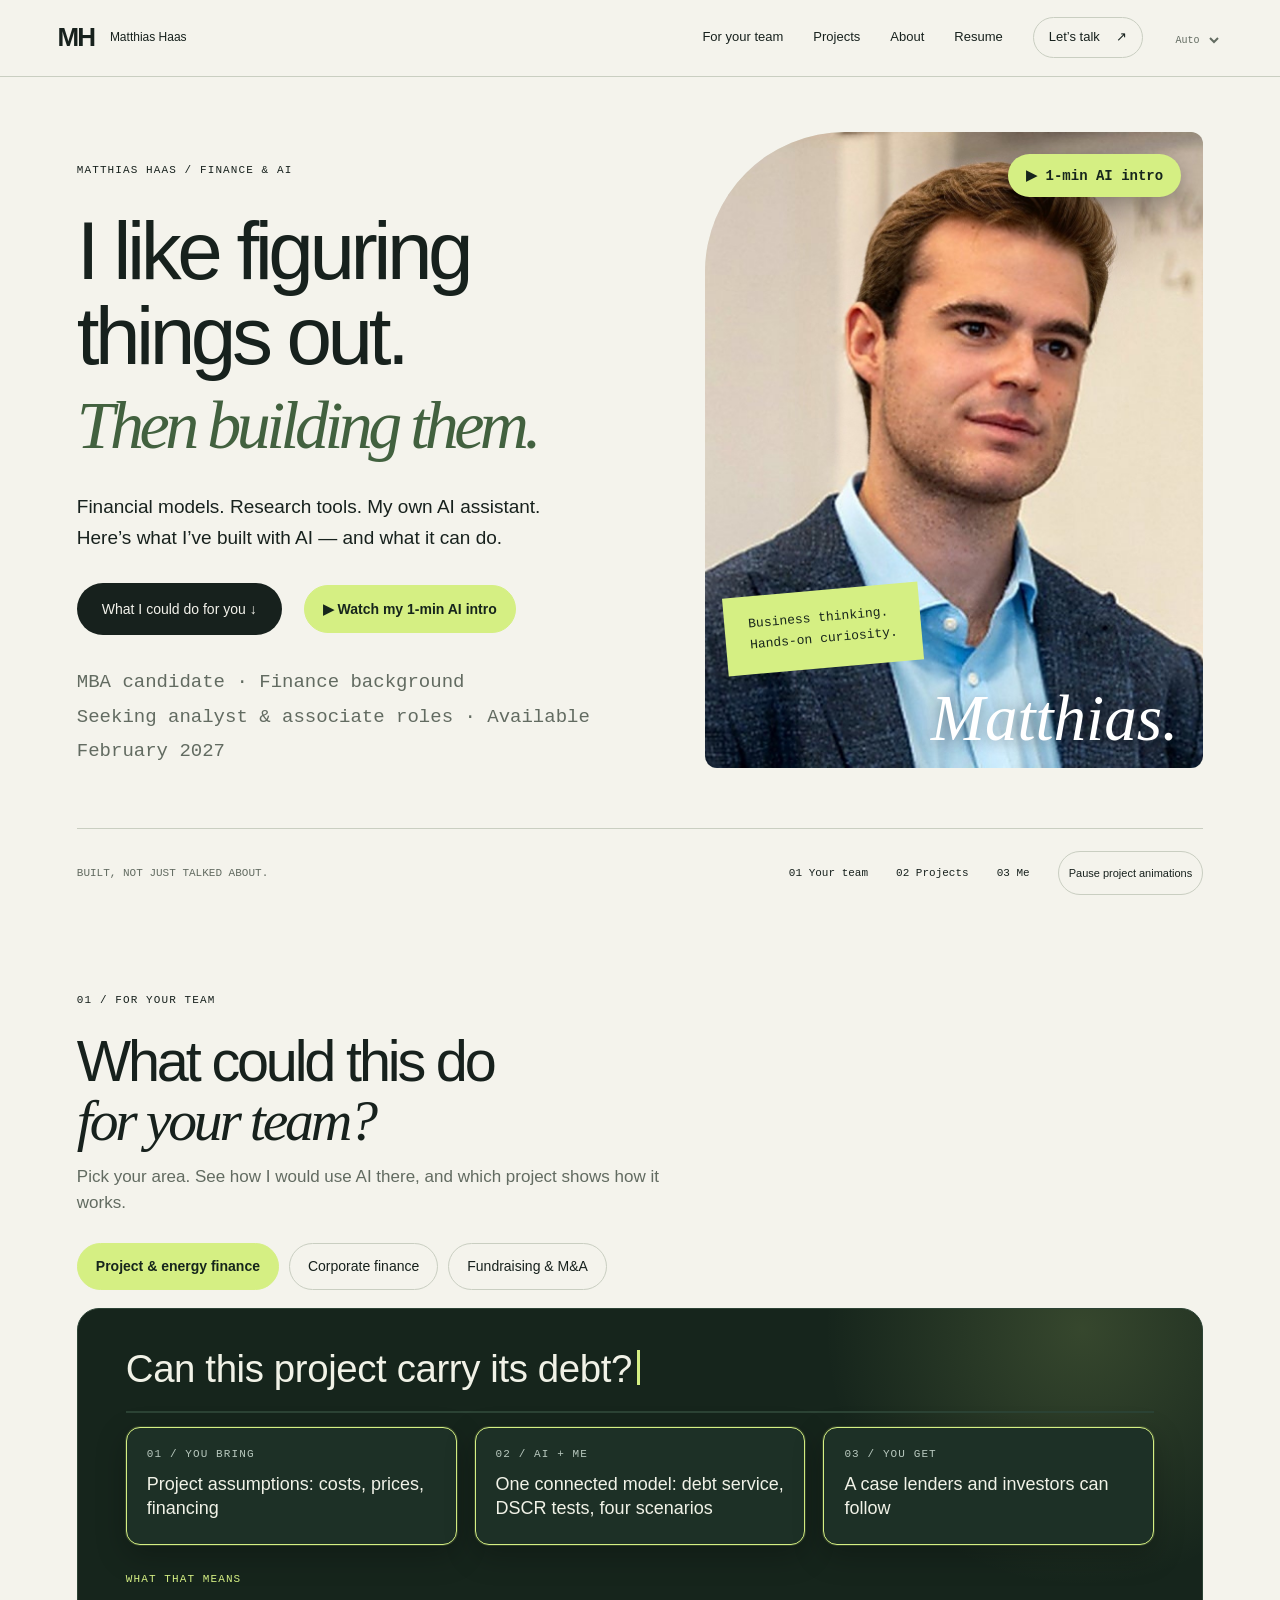
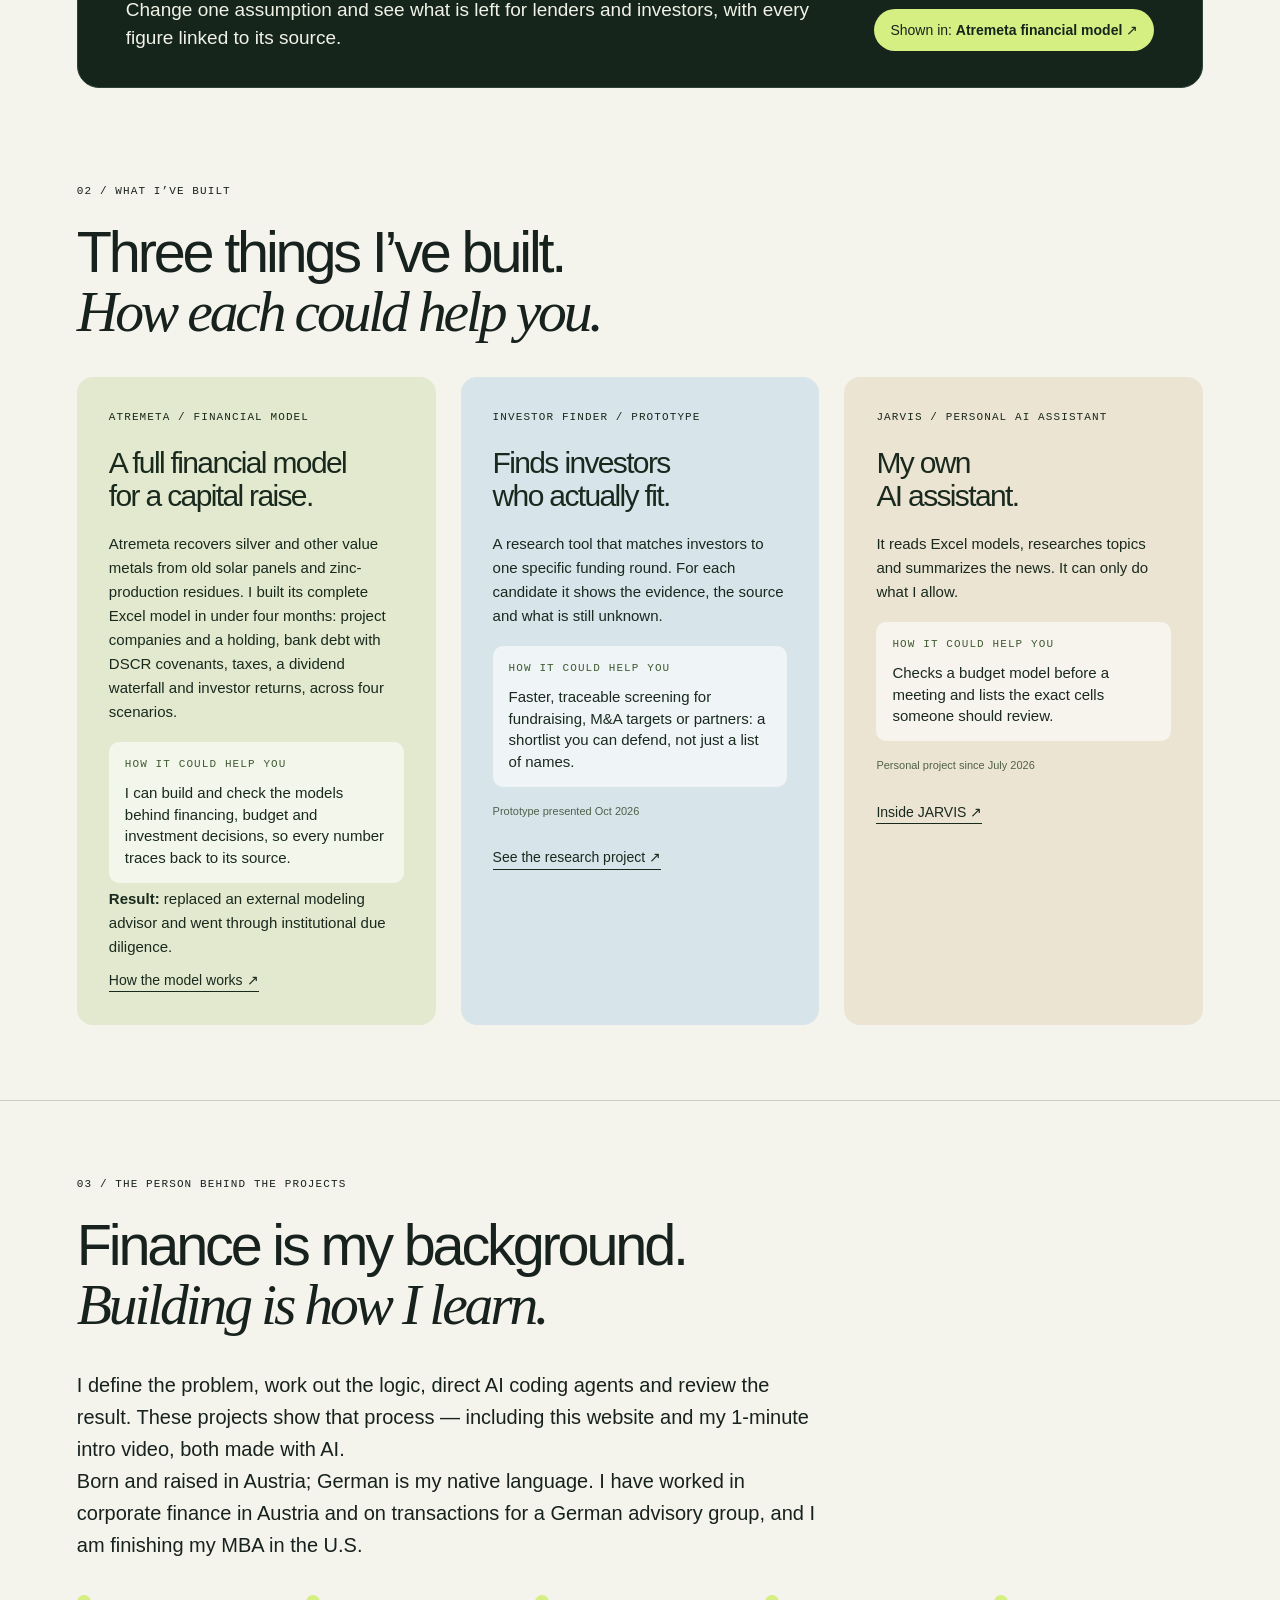
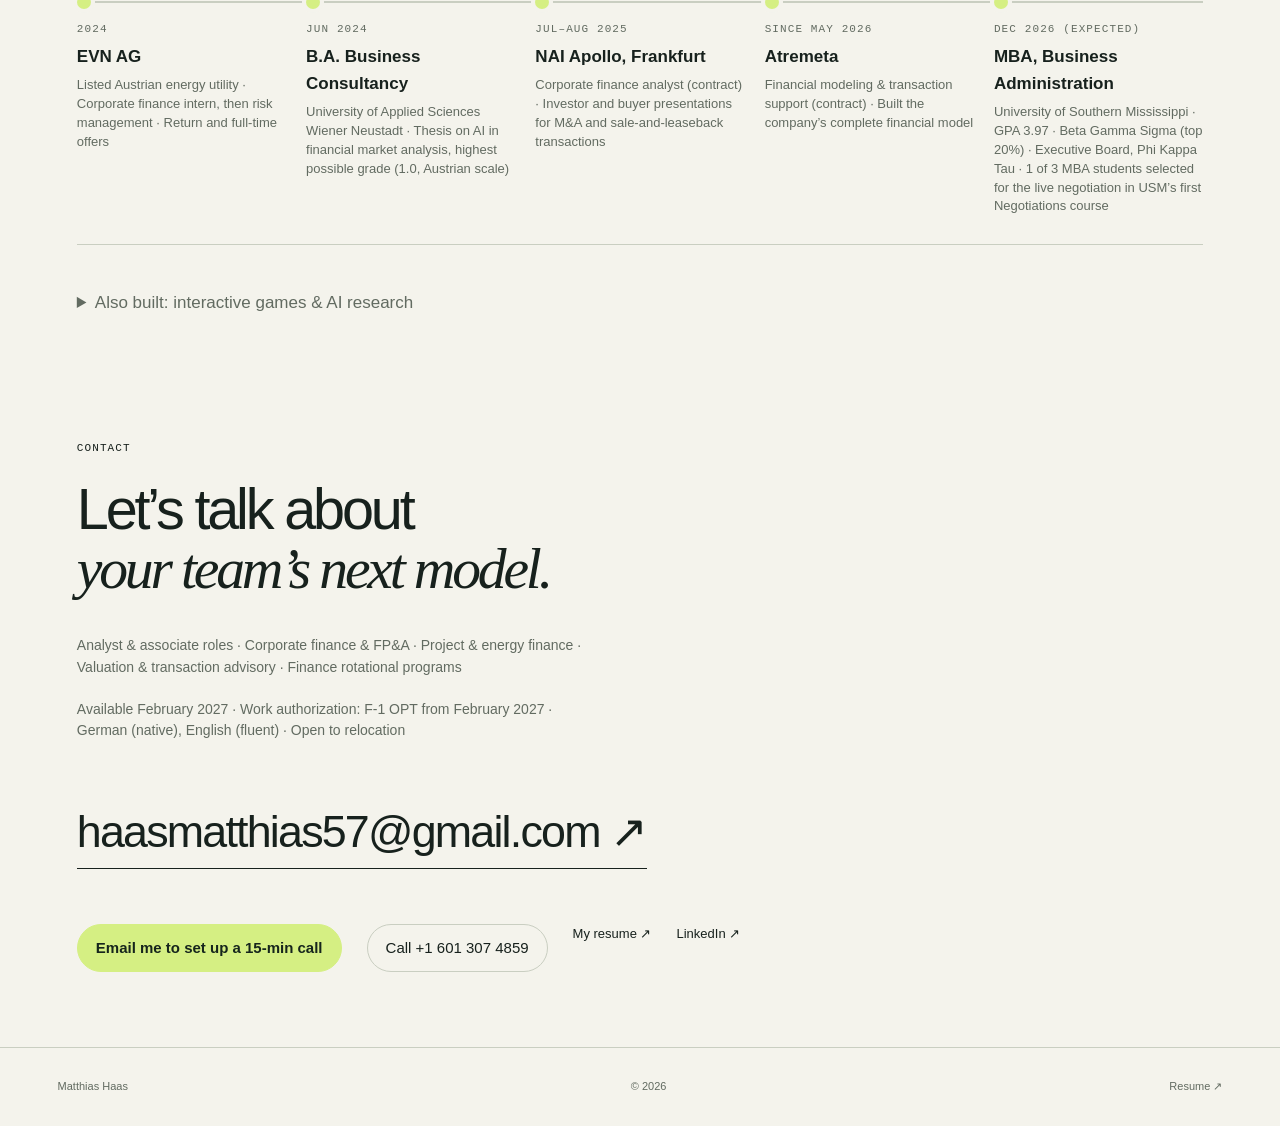
==== commit 5b105e6f: "Recruiter panel round 2: accurate background line, consistency and mobile fixes Co-Authored-By: Clau" ====
--- a/index.html
+++ b/index.html
@@ -1,7 +1,7 @@
-<!doctype html><html lang="en"><head><meta charset="utf-8"><meta name="viewport" content="width=device-width,initial-scale=1"><meta name="description" content="MBA candidate in project &amp; energy finance. A financial model, an investor research tool and an AI assistant, and what each could do for your team."><title>Matthias Haas · Finance & AI portfolio</title><link rel="stylesheet" href="assets/editorial.css"><script src="assets/editorial.js" defer></script><link rel="stylesheet" href="assets/project-motion.css"><script src="assets/project-motion.js" defer></script><link rel="stylesheet" href="assets/ai-home.css"><script src="assets/ai-home.js" defer></script><link rel="canonical" href="https://haasmatthias.github.io/"><meta property="og:type" content="website"><meta property="og:site_name" content="Matthias Haas"><meta property="og:title" content="Matthias Haas · Finance &amp; AI portfolio"><meta property="og:description" content="MBA candidate in project &amp; energy finance. A financial model, an investor research tool and an AI assistant, and what each could do for your team."><meta property="og:url" content="https://haasmatthias.github.io/"><meta property="og:image" content="https://haasmatthias.github.io/assets/og-image.jpg"><meta property="og:image:width" content="1200"><meta property="og:image:height" content="630"><meta property="og:image:alt" content="Matthias Haas, finance and AI portfolio"><meta name="twitter:card" content="summary_large_image"><meta name="twitter:title" content="Matthias Haas · Finance &amp; AI portfolio"><meta name="twitter:description" content="MBA candidate in project &amp; energy finance. A financial model, an investor research tool and an AI assistant, and what each could do for your team."><meta name="twitter:image" content="https://haasmatthias.github.io/assets/og-image.jpg"><link rel="icon" href="assets/favicon.svg" type="image/svg+xml"><link rel="icon" href="assets/favicon-32.png" sizes="32x32" type="image/png"><link rel="apple-touch-icon" href="assets/apple-touch-icon.png"><meta name="theme-color" content="#14211b"></head><body class="ai-home"><a class="skip" href="#main">Skip to content</a><header class="mast"><a class="brand" href="index.html" aria-label="Matthias Haas home">MH<span>Matthias Haas</span></a><nav aria-label="Main navigation"><a href="#team">For your team</a><a href="#work">Projects</a><a href="#about">About</a><a href="resume.html">Resume</a><a class="nav-contact" href="#contact">Let’s talk <span>↗</span></a></nav><label class="theme-label"><span class="sr">Color theme</span><select aria-label="Color theme"><option value="system">Auto</option><option value="light">Light</option><option value="dark">Dark</option></select></label></header><main id="main"><section class="personal-hero"><div class="personal-copy"><p class="eyebrow">MATTHIAS HAAS / FINANCE &amp; AI</p><h1>I like figuring<br>things out.<br><em>Then building them.</em></h1><p>Financial models. Research tools. My own AI assistant.<br>Here’s what I’ve built with AI — and what it can do.</p><div class="personal-actions"><a class="pill" href="#team">What I could do for you ↓</a><button class="intro-open" type="button">▶ Watch my 1-min AI intro</button></div><p class="personal-role">MBA candidate · Finance background<br>Seeking analyst &amp; associate roles · Early 2027</p></div><div class="personal-photo"><img src="assets/matthias-haas.jpg" alt="Matthias Haas" width="640" height="640" fetchpriority="high"><span class="personal-sticker">Business thinking.<br>Hands-on curiosity.</span><span class="personal-signature">Matthias.</span><button class="intro-open intro-badge" type="button">▶ 1-min AI intro</button></div></section>
+<!doctype html><html lang="en"><head><meta charset="utf-8"><meta name="viewport" content="width=device-width,initial-scale=1"><meta name="description" content="MBA candidate in project &amp; energy finance. A financial model, an investor research tool and an AI assistant, and what each could do for your team."><title>Matthias Haas · Finance & AI portfolio</title><link rel="stylesheet" href="assets/editorial.css"><script src="assets/editorial.js" defer></script><link rel="stylesheet" href="assets/project-motion.css"><script src="assets/project-motion.js" defer></script><link rel="stylesheet" href="assets/ai-home.css"><script src="assets/ai-home.js" defer></script><link rel="canonical" href="https://haasmatthias.github.io/"><meta property="og:type" content="website"><meta property="og:site_name" content="Matthias Haas"><meta property="og:title" content="Matthias Haas · Finance &amp; AI portfolio"><meta property="og:description" content="MBA candidate in project &amp; energy finance. A financial model, an investor research tool and an AI assistant, and what each could do for your team."><meta property="og:url" content="https://haasmatthias.github.io/"><meta property="og:image" content="https://haasmatthias.github.io/assets/og-image.jpg"><meta property="og:image:width" content="1200"><meta property="og:image:height" content="630"><meta property="og:image:alt" content="Matthias Haas, finance and AI portfolio"><meta name="twitter:card" content="summary_large_image"><meta name="twitter:title" content="Matthias Haas · Finance &amp; AI portfolio"><meta name="twitter:description" content="MBA candidate in project &amp; energy finance. A financial model, an investor research tool and an AI assistant, and what each could do for your team."><meta name="twitter:image" content="https://haasmatthias.github.io/assets/og-image.jpg"><link rel="icon" href="assets/favicon.svg" type="image/svg+xml"><link rel="icon" href="assets/favicon-32.png" sizes="32x32" type="image/png"><link rel="apple-touch-icon" href="assets/apple-touch-icon.png"><meta name="theme-color" content="#14211b"></head><body class="ai-home"><a class="skip" href="#main">Skip to content</a><header class="mast"><a class="brand" href="index.html" aria-label="Matthias Haas home">MH<span>Matthias Haas</span></a><nav aria-label="Main navigation"><a href="#team">For your team</a><a href="#work">Projects</a><a href="#about">About</a><a href="resume.html">Resume</a><a class="nav-contact" href="#contact">Let’s talk <span>↗</span></a></nav><label class="theme-label"><span class="sr">Color theme</span><select aria-label="Color theme"><option value="system">Auto</option><option value="light">Light</option><option value="dark">Dark</option></select></label></header><main id="main"><section class="personal-hero"><div class="personal-copy"><p class="eyebrow">MATTHIAS HAAS / FINANCE &amp; AI</p><h1>I like figuring<br>things out.<br><em>Then building them.</em></h1><p>Financial models. Research tools. My own AI assistant.<br>Here’s what I’ve built with AI — and what it can do.</p><div class="personal-actions"><a class="pill" href="#team">What I could do for you ↓</a><button class="intro-open" type="button">▶ Watch my 1-min AI intro</button></div><p class="personal-role">MBA candidate · Finance background<br>Seeking analyst &amp; associate roles · Available February 2027</p></div><div class="personal-photo"><img src="assets/matthias-haas.jpg" alt="Matthias Haas" width="640" height="640" fetchpriority="high"><span class="personal-sticker">Business thinking.<br>Hands-on curiosity.</span><span class="personal-signature">Matthias.</span><button class="intro-open intro-badge" type="button">▶ 1-min AI intro</button></div></section>
 <dialog class="intro-dialog" aria-label="1-minute intro video"><video src="assets/matthias-haas-intro.mp4" poster="assets/matthias-haas-intro-poster.jpg" controls playsinline preload="none"></video><p>AI avatar of Matthias Haas · JARVIS voice: Microsoft neural text-to-speech · script and review by Matthias</p><button class="intro-close" type="button" aria-label="Close video">×</button></dialog>
 <div class="compact-index"><span>BUILT, NOT JUST TALKED ABOUT.</span><a href="#team">01 Your team</a><a href="#work">02 Projects</a><a href="#about">03 Me</a><button class="motion-toggle" aria-pressed="true">Pause animations</button></div>
-<section class="team-motion" id="team" aria-labelledby="team-title"><div class="compact-heading tm-head"><p class="eyebrow">01 / FOR YOUR TEAM</p><h2 id="team-title">What could this do<br><em>for your team?</em></h2><p class="tm-sub">Pick your area. See how I would use AI there, and which project shows it already works.</p></div><div class="tm-tabs" role="tablist" aria-label="Choose your area"><button role="tab" aria-selected="true" aria-controls="tm-panel" data-tm="0">Project &amp; energy finance</button><button role="tab" aria-selected="false" aria-controls="tm-panel" data-tm="1" tabindex="-1">Corporate finance</button><button role="tab" aria-selected="false" aria-controls="tm-panel" data-tm="2" tabindex="-1">Fundraising &amp; M&amp;A</button></div><div class="tm-stage" id="tm-panel" role="tabpanel"><p class="tm-ask"><span class="tm-asktext">Can this project carry its debt?</span><span class="tm-caret" aria-hidden="true"></span></p><div class="tm-flow"><div class="tm-line" aria-hidden="true"><i class="tm-dot"></i></div><div class="tm-step on"><small>01 / YOU BRING</small><strong>Project assumptions: costs, prices, financing</strong></div><div class="tm-step on"><small>02 / AI + ME</small><strong>One connected model: debt service, DSCR tests, four scenarios</strong></div><div class="tm-step on"><small>03 / YOU GET</small><strong>A case lenders and investors can follow</strong></div></div><div class="tm-result on"><p class="eyebrow">WHAT THAT MEANS</p><p class="tm-out">Change one assumption and see what is left for lenders and investors, with every figure linked to its source.</p><a class="tm-proof" href="atremeta.html">Shown in: <b>Atremeta financial model</b> ↗</a></div><div class="tm-progress" aria-hidden="true"><i></i></div></div></section>
-<section class="compact-work" id="work"><div class="compact-heading"><p class="eyebrow">02 / WHAT I’VE BUILT</p><h2>Three things I’ve built.<br><em>How each could help you.</em></h2></div><div class="compact-projects"><article class="compact-card"><p class="eyebrow">ATREMETA / FINANCIAL MODEL</p><h3>A full financial model<br>for a capital raise.</h3><p>Atremeta recovers silver and other value metals from old solar panels and zinc-production residues. I built its complete Excel model in under four months: project companies and a holding, bank debt with DSCR covenants, taxes, a dividend waterfall and investor returns, across four scenarios.</p><div class="card-help"><p class="eyebrow">HOW IT COULD HELP YOU</p><p>I can build and check the models behind financing, budget and investment decisions, so every number traces back to its source.</p></div><small>Replaced an external modeling advisor · Went through institutional due diligence</small><a href="atremeta.html">How the model works ↗</a></article><article class="compact-card research-card"><p class="eyebrow">INVESTOR FINDER / PROTOTYPE</p><h3>Finds investors<br>who actually fit.</h3><p>A research tool that matches investors to one specific funding round. For each candidate it shows the evidence, the source and what is still unknown.</p><div class="card-help"><p class="eyebrow">HOW IT COULD HELP YOU</p><p>Faster, traceable screening for fundraising, M&amp;A targets or partners: a shortlist you can defend, not just a list of names.</p></div><small>Prototype presented Oct 2026</small><a href="investor-screening.html">See the research project ↗</a></article><article class="compact-card jarvis-card"><p class="eyebrow">JARVIS / PERSONAL AI ASSISTANT</p><h3>My own<br>AI assistant.</h3><p>It reads Excel models, researches topics and summarizes the news. It can only do what I allow.</p><div class="card-help"><p class="eyebrow">HOW IT COULD HELP YOU</p><p>Checks a budget model before a meeting and lists the exact cells someone should review.</p></div><small>Personal project since July 2026</small><a href="jarvis.html">Inside JARVIS ↗</a></article></div></section>
-<section class="compact-about" id="about"><p class="eyebrow">03 / THE PERSON BEHIND THE PROJECTS</p><h2>Finance is my background.<br><em>Building is how I learn.</em></h2><p>I define the problem, work out the logic, direct AI coding agents and review the result. These projects show that process — including this website and my 1-minute intro video, both made with AI.</p><p>Born and raised in Austria. German is my native language, and I have lived and worked in Austria, Germany and the U.S.</p><ol class="timeline" aria-label="Career so far"><li><span>2024</span><strong>EVN AG</strong><small>Listed Austrian energy utility · Corporate finance intern, then risk management · Return and full-time offers</small></li><li><span>Jun 2024</span><strong>B.A. Business Consultancy</strong><small>University of Applied Sciences Wiener Neustadt · Thesis on AI in financial market analysis, highest possible grade (1.0, Austrian scale)</small></li><li><span>Jul–Aug 2025</span><strong>NAI Apollo, Frankfurt</strong><small>Corporate finance analyst (contract) · Investor and buyer presentations for M&amp;A and sale-and-leaseback transactions</small></li><li><span>Since May 2026</span><strong>Atremeta</strong><small>Financial modeling &amp; transaction support (contract) · Built the company’s complete financial model</small></li><li><span>Dec 2026</span><strong>MBA, Business Administration</strong><small>University of Southern Mississippi · GPA 3.97 · Beta Gamma Sigma (top 20%) · Executive Board, Phi Kappa Tau · 1 of 3 MBA students selected for the live negotiation in USM’s first Negotiations course</small></li></ol><details><summary>Also built: interactive games &amp; AI research</summary><p>COUNTEROFFER explores negotiation; COMPOUND explores long-term investing. Both were built for the Handshake AI Skills Studio × OpenAI Multiplayer Game Challenge. My bachelor thesis investigated AI algorithms in financial market analysis, with a practical dividend model.</p></details></section>
-<section class="compact-contact" id="contact"><p class="eyebrow">CONTACT</p><h2>Let’s talk about<br><em>your team’s next model.</em></h2><p>Analyst &amp; associate roles · Corporate finance &amp; FP&amp;A · Project &amp; energy finance · Valuation &amp; transaction advisory · Finance rotational programs</p><p class="contact-facts">Available February 2027 · Work authorization: F-1 OPT from February 2027 · German (native), English (fluent) · Open to relocation</p><a class="email-link" href="mailto:haasmatthias57@gmail.com">haasmatthias57@gmail.com ↗</a><div class="contact-links"><a class="call-link" href="mailto:haasmatthias57@gmail.com?subject=15-minute%20call">Set up a 15-min call ↗</a><a href="tel:+16013074859">+1 601 307 4859</a><a href="resume.html">My resume ↗</a><a href="https://www.linkedin.com/in/matthias-haas-43503b2ba/" target="_blank" rel="noopener">LinkedIn ↗</a></div></section></main><footer><a href="index.html">Matthias Haas</a><p>© 2026</p><a href="resume.html">Resume ↗</a></footer></body></html>+<section class="team-motion" id="team" aria-labelledby="team-title"><div class="compact-heading tm-head"><p class="eyebrow">01 / FOR YOUR TEAM</p><h2 id="team-title">What could this do<br><em>for your team?</em></h2><p class="tm-sub">Pick your area. See how I would use AI there, and which project shows how it works.</p></div><div class="tm-tabs" role="tablist" aria-label="Choose your area"><button role="tab" aria-selected="true" aria-controls="tm-panel" data-tm="0">Project &amp; energy finance</button><button role="tab" aria-selected="false" aria-controls="tm-panel" data-tm="1" tabindex="-1">Corporate finance</button><button role="tab" aria-selected="false" aria-controls="tm-panel" data-tm="2" tabindex="-1">Fundraising &amp; M&amp;A</button></div><div class="tm-stage" id="tm-panel" role="tabpanel"><p class="tm-ask"><span class="tm-asktext">Can this project carry its debt?</span><span class="tm-caret" aria-hidden="true"></span></p><div class="tm-flow"><div class="tm-line" aria-hidden="true"><i class="tm-dot"></i></div><div class="tm-step on"><small>01 / YOU BRING</small><strong>Project assumptions: costs, prices, financing</strong></div><div class="tm-step on"><small>02 / AI + ME</small><strong>One connected model: debt service, DSCR tests, four scenarios</strong></div><div class="tm-step on"><small>03 / YOU GET</small><strong>A case lenders and investors can follow</strong></div></div><div class="tm-result on"><p class="eyebrow">WHAT THAT MEANS</p><p class="tm-out">Change one assumption and see what is left for lenders and investors, with every figure linked to its source.</p><a class="tm-proof" href="atremeta.html">Shown in: <b>Atremeta financial model</b> ↗</a></div><div class="tm-progress" aria-hidden="true"><i></i></div></div></section>
+<section class="compact-work" id="work"><div class="compact-heading"><p class="eyebrow">02 / WHAT I’VE BUILT</p><h2>Three things I’ve built.<br><em>How each could help you.</em></h2></div><div class="compact-projects"><article class="compact-card"><p class="eyebrow">ATREMETA / FINANCIAL MODEL</p><h3>A full financial model<br>for a capital raise.</h3><p>Atremeta recovers silver and other value metals from old solar panels and zinc-production residues. I built its complete Excel model in under four months: project companies and a holding, bank debt with DSCR covenants, taxes, a dividend waterfall and investor returns, across four scenarios.</p><div class="card-help"><p class="eyebrow">HOW IT COULD HELP YOU</p><p>I can build and check the models behind financing, budget and investment decisions, so every number traces back to its source.</p></div><p><strong>Result:</strong> replaced an external modeling advisor and went through institutional due diligence.</p><a href="atremeta.html">How the model works ↗</a></article><article class="compact-card research-card"><p class="eyebrow">INVESTOR FINDER / PROTOTYPE</p><h3>Finds investors<br>who actually fit.</h3><p>A research tool that matches investors to one specific funding round. For each candidate it shows the evidence, the source and what is still unknown.</p><div class="card-help"><p class="eyebrow">HOW IT COULD HELP YOU</p><p>Faster, traceable screening for fundraising, M&amp;A targets or partners: a shortlist you can defend, not just a list of names.</p></div><small>Prototype presented Oct 2026</small><a href="investor-screening.html">See the research project ↗</a></article><article class="compact-card jarvis-card"><p class="eyebrow">JARVIS / PERSONAL AI ASSISTANT</p><h3>My own<br>AI assistant.</h3><p>It reads Excel models, researches topics and summarizes the news. It can only do what I allow.</p><div class="card-help"><p class="eyebrow">HOW IT COULD HELP YOU</p><p>Checks a budget model before a meeting and lists the exact cells someone should review.</p></div><small>Personal project since July 2026</small><a href="jarvis.html">Inside JARVIS ↗</a></article></div></section>
+<section class="compact-about" id="about"><p class="eyebrow">03 / THE PERSON BEHIND THE PROJECTS</p><h2>Finance is my background.<br><em>Building is how I learn.</em></h2><p>I define the problem, work out the logic, direct AI coding agents and review the result. These projects show that process — including this website and my 1-minute intro video, both made with AI.</p><p>Born and raised in Austria; German is my native language. I have worked in corporate finance in Austria and on transactions for a German advisory group, and I am finishing my MBA in the U.S.</p><ol class="timeline" aria-label="Career so far"><li><span>2024</span><strong>EVN AG</strong><small>Listed Austrian energy utility · Corporate finance intern, then risk management · Return and full-time offers</small></li><li><span>Jun 2024</span><strong>B.A. Business Consultancy</strong><small>University of Applied Sciences Wiener Neustadt · Thesis on AI in financial market analysis, highest possible grade (1.0, Austrian scale)</small></li><li><span>Jul–Aug 2025</span><strong>NAI Apollo, Frankfurt</strong><small>Corporate finance analyst (contract) · Investor and buyer presentations for M&amp;A and sale-and-leaseback transactions</small></li><li><span>Since May 2026</span><strong>Atremeta</strong><small>Financial modeling &amp; transaction support (contract) · Built the company’s complete financial model</small></li><li><span>Dec 2026 (expected)</span><strong>MBA, Business Administration</strong><small>University of Southern Mississippi · GPA 3.97 · Beta Gamma Sigma (top 20%) · Executive Board, Phi Kappa Tau · 1 of 3 MBA students selected for the live negotiation in USM’s first Negotiations course</small></li></ol><details><summary>Also built: interactive games &amp; AI research</summary><p>COUNTEROFFER explores negotiation; COMPOUND explores long-term investing. Both were built for the Handshake AI Skills Studio × OpenAI Multiplayer Game Challenge. My bachelor thesis investigated AI algorithms in financial market analysis, with a practical dividend model.</p></details></section>
+<section class="compact-contact" id="contact"><p class="eyebrow">CONTACT</p><h2>Let’s talk about<br><em>your team’s next model.</em></h2><p>Analyst &amp; associate roles · Corporate finance &amp; FP&amp;A · Project &amp; energy finance · Valuation &amp; transaction advisory · Finance rotational programs</p><p class="contact-facts">Available February 2027 · Work authorization: F-1 OPT from February 2027 · German (native), English (fluent) · Open to relocation</p><a class="email-link" href="mailto:haasmatthias57@gmail.com">haasmatthias57@gmail.com ↗</a><div class="contact-links"><a class="call-link" href="mailto:haasmatthias57@gmail.com?subject=15-minute%20call">Email me to set up a 15-min call</a><a class="phone-link" href="tel:+16013074859">Call +1 601 307 4859</a><a href="resume.html">My resume ↗</a><a href="https://www.linkedin.com/in/matthias-haas-43503b2ba/" target="_blank" rel="noopener">LinkedIn ↗</a></div></section></main><footer><a href="index.html">Matthias Haas</a><p>© 2026</p><a href="resume.html">Resume ↗</a></footer></body></html>
--- a/assets/ai-home.css
+++ b/assets/ai-home.css
@@ -72,3 +72,7 @@
 
 /* 14.11.2026 (Claude): Recruiter-Panel – Kontakt-Fakten */
 .compact-contact .contact-facts{margin-top:-4px;font-size:15px;line-height:1.5;color:var(--muted)}
+
+/* 14.11.2026 (Claude): Recruiter-Panel Runde 2 */
+.contact-links .phone-link{display:inline-block;border:1px solid var(--line);border-radius:999px;padding:11px 18px;font-size:15px;text-decoration:none}
+@media(max-width:760px){.intro-badge{display:none}}
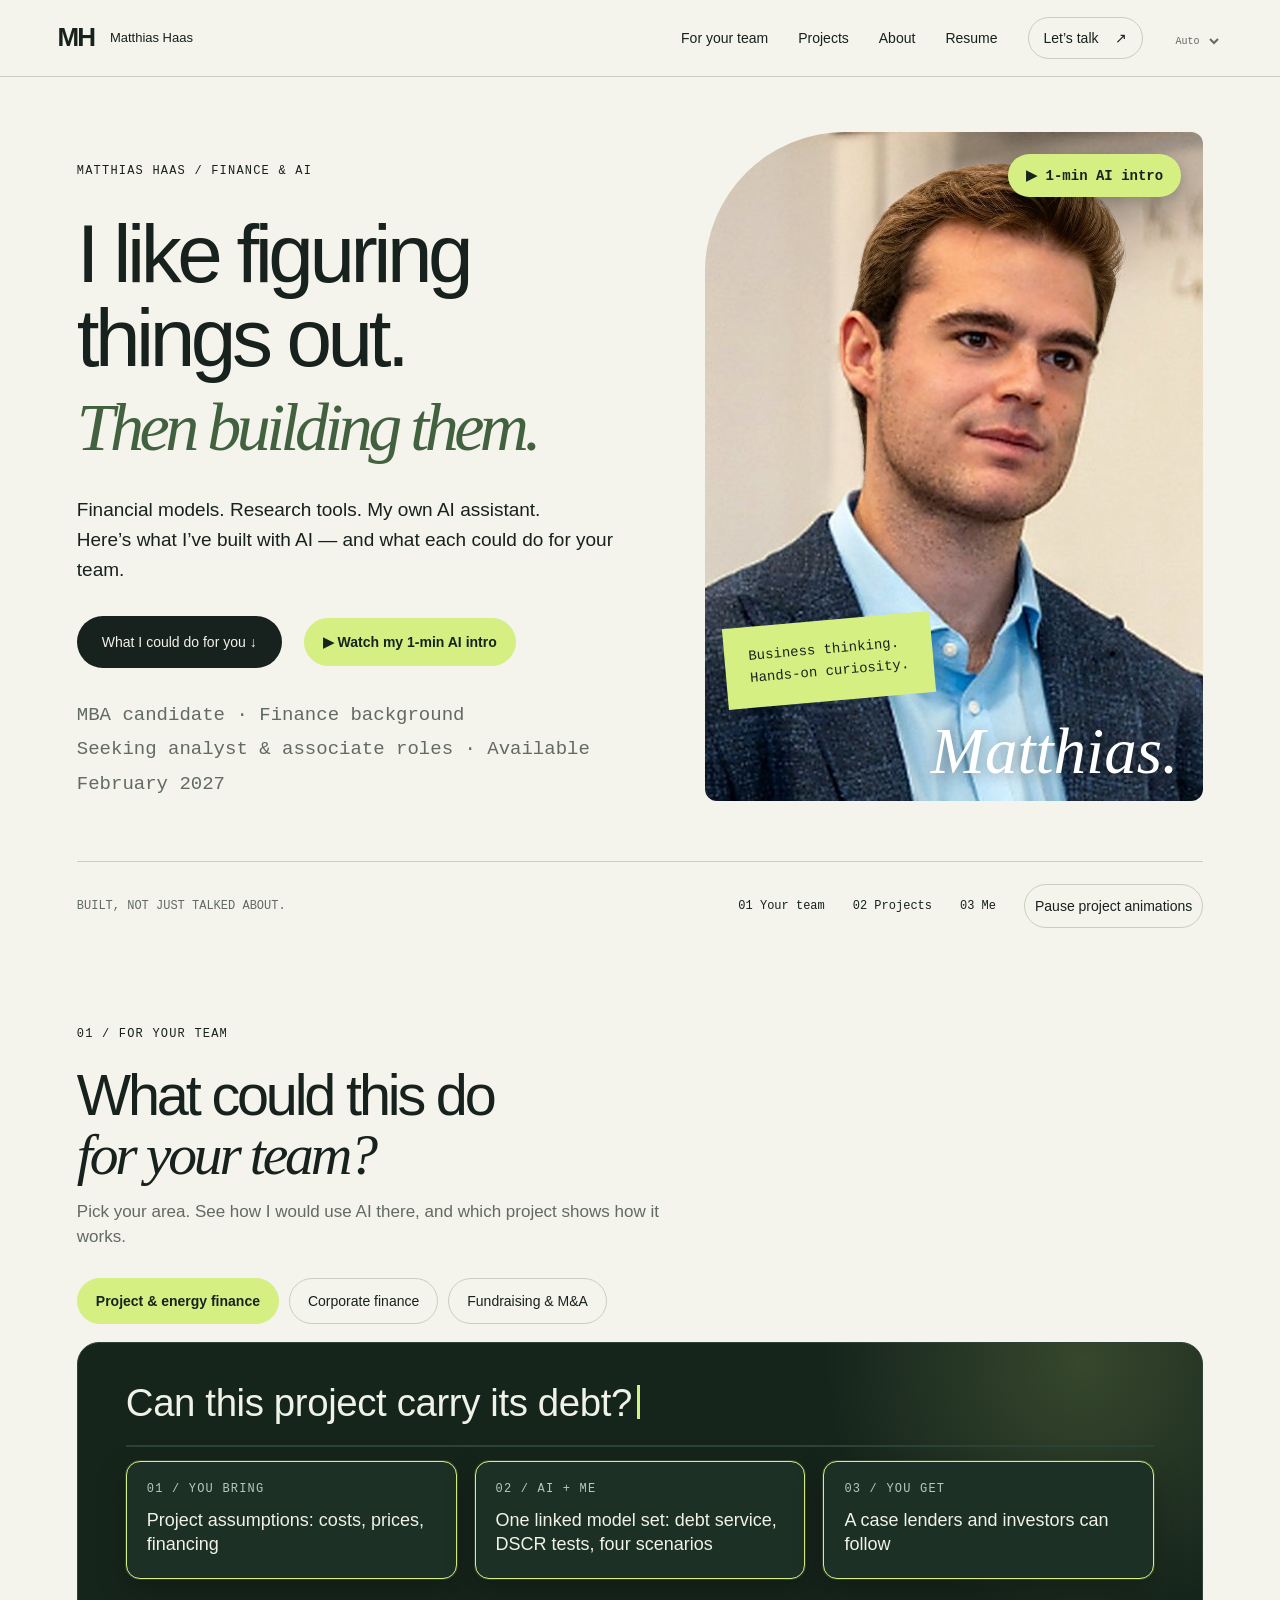
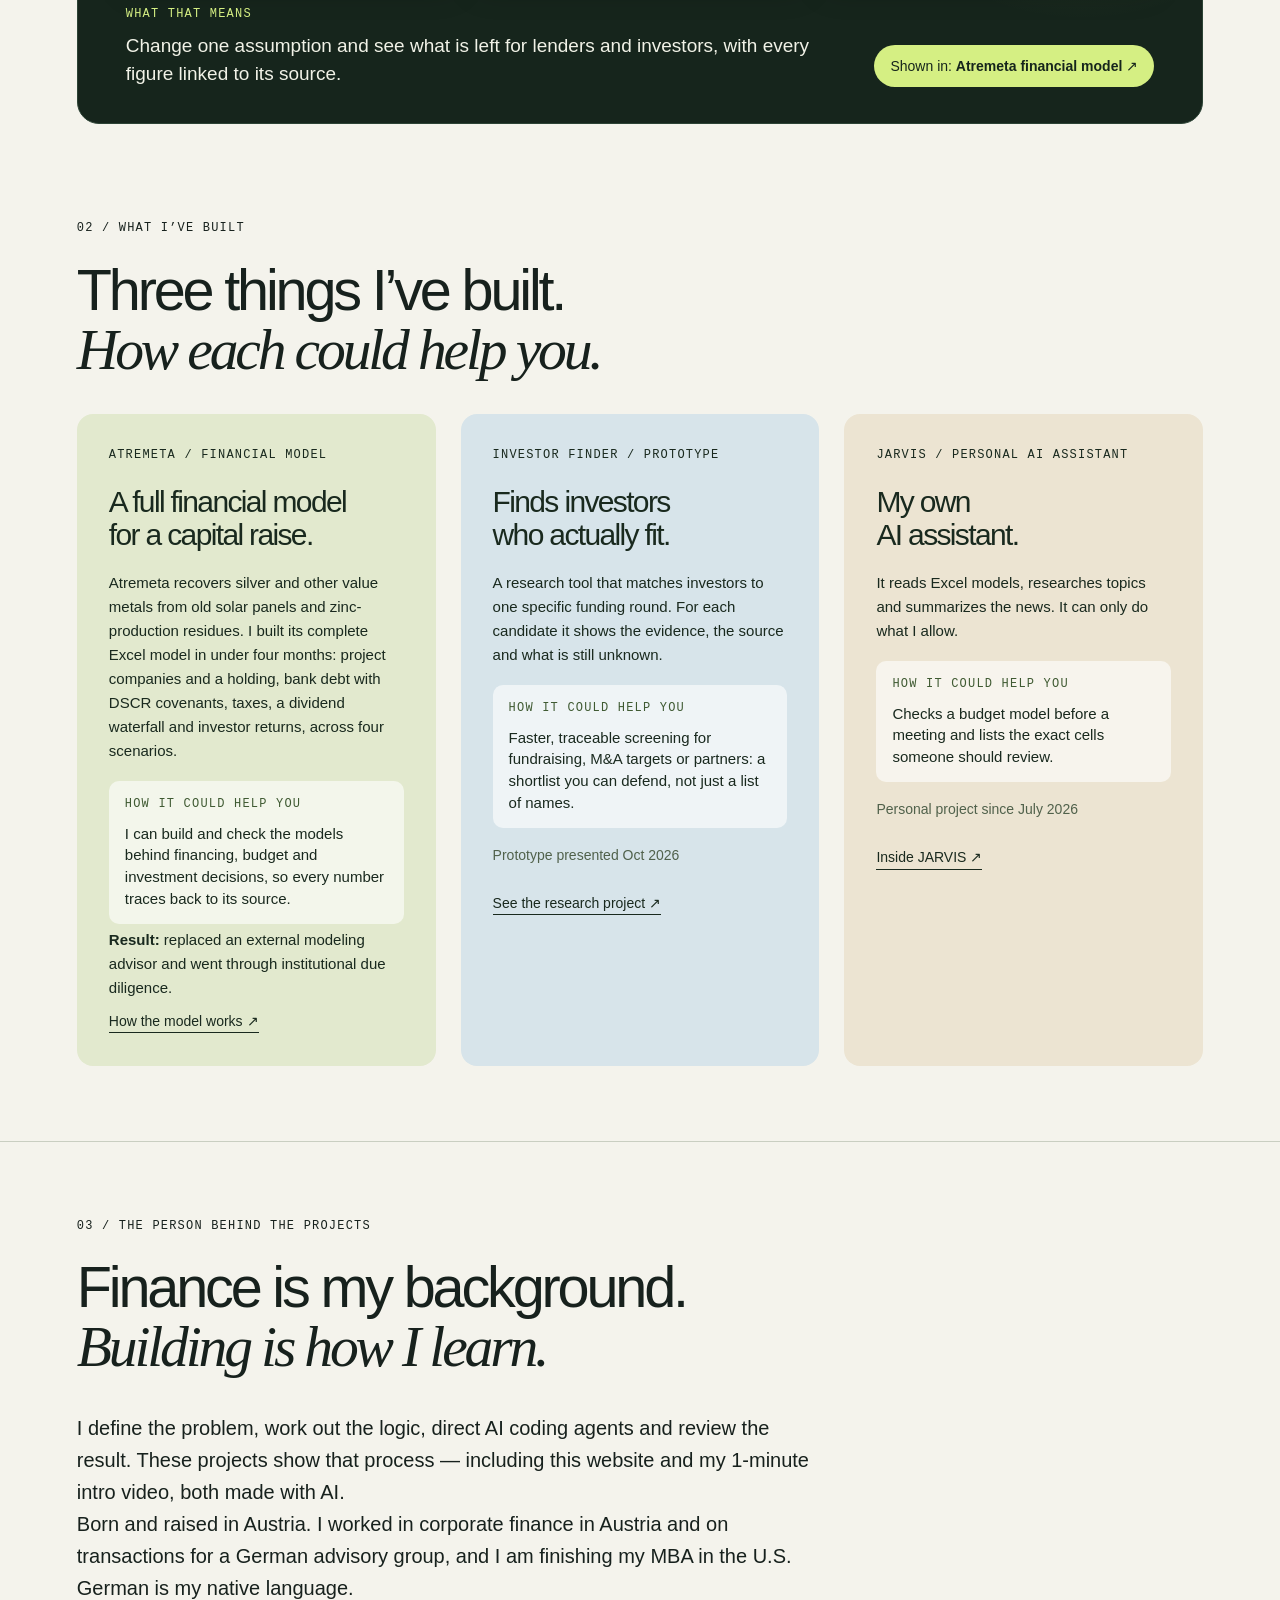
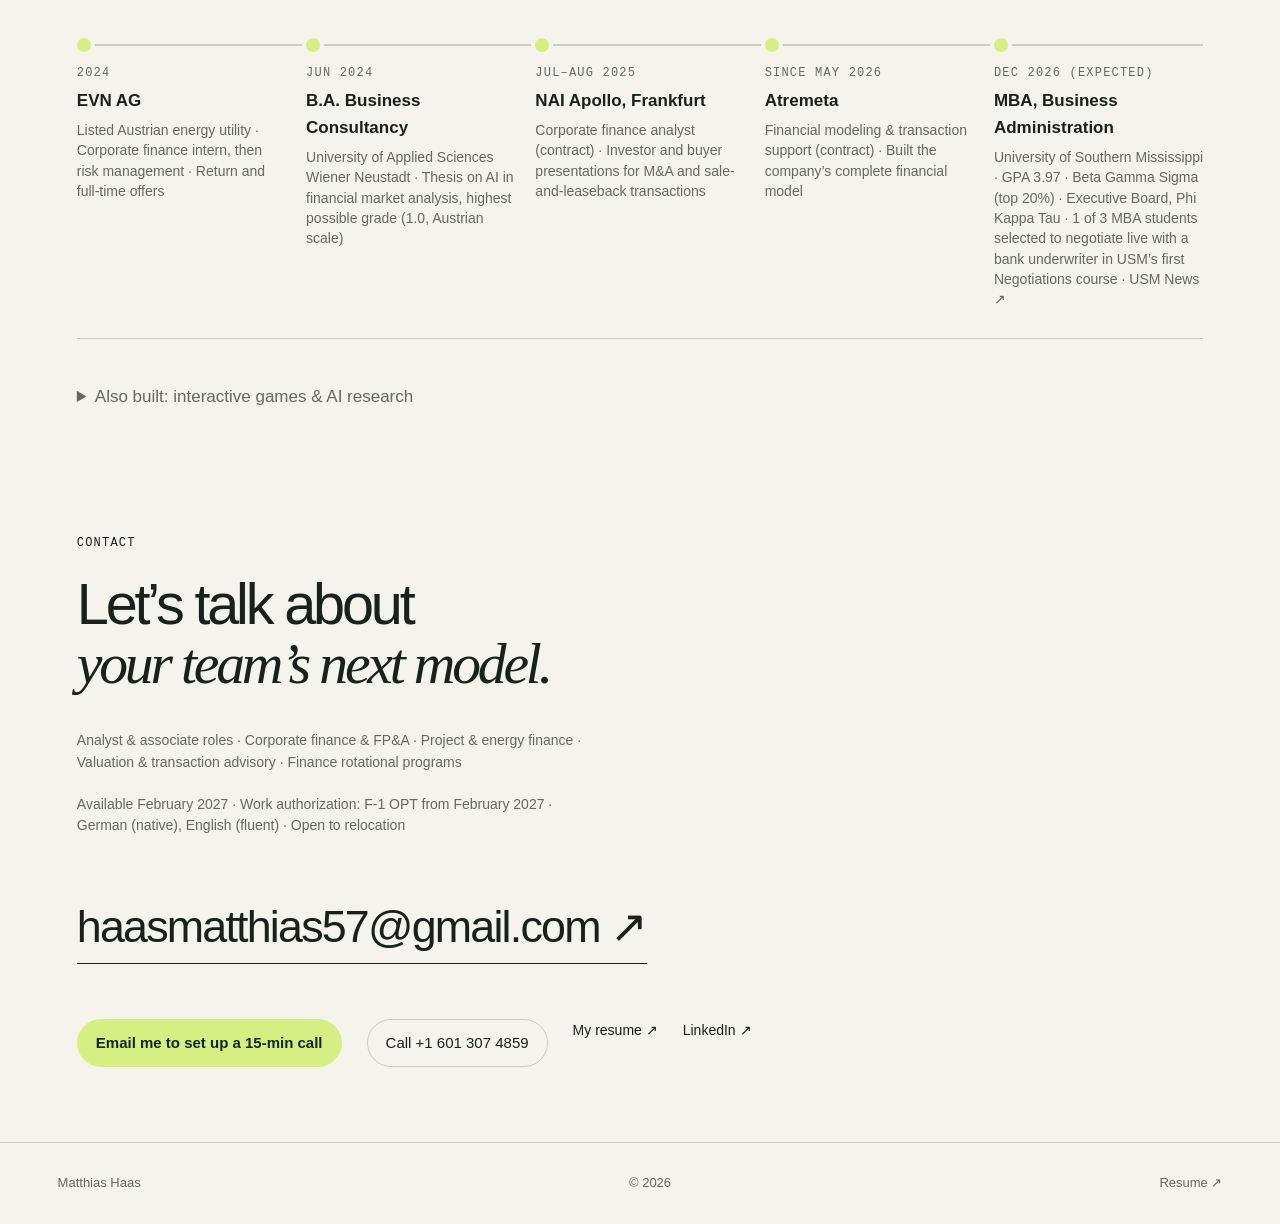
==== commit 32f80ee9: "Recruiter panel round 2: linked model set, USM News link, voice caption, mobile resume hint Co-Autho" ====
--- a/index.html
+++ b/index.html
@@ -1,7 +1,7 @@
-<!doctype html><html lang="en"><head><meta charset="utf-8"><meta name="viewport" content="width=device-width,initial-scale=1"><meta name="description" content="MBA candidate in project &amp; energy finance. A financial model, an investor research tool and an AI assistant, and what each could do for your team."><title>Matthias Haas · Finance & AI portfolio</title><link rel="stylesheet" href="assets/editorial.css"><script src="assets/editorial.js" defer></script><link rel="stylesheet" href="assets/project-motion.css"><script src="assets/project-motion.js" defer></script><link rel="stylesheet" href="assets/ai-home.css"><script src="assets/ai-home.js" defer></script><link rel="canonical" href="https://haasmatthias.github.io/"><meta property="og:type" content="website"><meta property="og:site_name" content="Matthias Haas"><meta property="og:title" content="Matthias Haas · Finance &amp; AI portfolio"><meta property="og:description" content="MBA candidate in project &amp; energy finance. A financial model, an investor research tool and an AI assistant, and what each could do for your team."><meta property="og:url" content="https://haasmatthias.github.io/"><meta property="og:image" content="https://haasmatthias.github.io/assets/og-image.jpg"><meta property="og:image:width" content="1200"><meta property="og:image:height" content="630"><meta property="og:image:alt" content="Matthias Haas, finance and AI portfolio"><meta name="twitter:card" content="summary_large_image"><meta name="twitter:title" content="Matthias Haas · Finance &amp; AI portfolio"><meta name="twitter:description" content="MBA candidate in project &amp; energy finance. A financial model, an investor research tool and an AI assistant, and what each could do for your team."><meta name="twitter:image" content="https://haasmatthias.github.io/assets/og-image.jpg"><link rel="icon" href="assets/favicon.svg" type="image/svg+xml"><link rel="icon" href="assets/favicon-32.png" sizes="32x32" type="image/png"><link rel="apple-touch-icon" href="assets/apple-touch-icon.png"><meta name="theme-color" content="#14211b"></head><body class="ai-home"><a class="skip" href="#main">Skip to content</a><header class="mast"><a class="brand" href="index.html" aria-label="Matthias Haas home">MH<span>Matthias Haas</span></a><nav aria-label="Main navigation"><a href="#team">For your team</a><a href="#work">Projects</a><a href="#about">About</a><a href="resume.html">Resume</a><a class="nav-contact" href="#contact">Let’s talk <span>↗</span></a></nav><label class="theme-label"><span class="sr">Color theme</span><select aria-label="Color theme"><option value="system">Auto</option><option value="light">Light</option><option value="dark">Dark</option></select></label></header><main id="main"><section class="personal-hero"><div class="personal-copy"><p class="eyebrow">MATTHIAS HAAS / FINANCE &amp; AI</p><h1>I like figuring<br>things out.<br><em>Then building them.</em></h1><p>Financial models. Research tools. My own AI assistant.<br>Here’s what I’ve built with AI — and what it can do.</p><div class="personal-actions"><a class="pill" href="#team">What I could do for you ↓</a><button class="intro-open" type="button">▶ Watch my 1-min AI intro</button></div><p class="personal-role">MBA candidate · Finance background<br>Seeking analyst &amp; associate roles · Available February 2027</p></div><div class="personal-photo"><img src="assets/matthias-haas.jpg" alt="Matthias Haas" width="640" height="640" fetchpriority="high"><span class="personal-sticker">Business thinking.<br>Hands-on curiosity.</span><span class="personal-signature">Matthias.</span><button class="intro-open intro-badge" type="button">▶ 1-min AI intro</button></div></section>
-<dialog class="intro-dialog" aria-label="1-minute intro video"><video src="assets/matthias-haas-intro.mp4" poster="assets/matthias-haas-intro-poster.jpg" controls playsinline preload="none"></video><p>AI avatar of Matthias Haas · JARVIS voice: Microsoft neural text-to-speech · script and review by Matthias</p><button class="intro-close" type="button" aria-label="Close video">×</button></dialog>
+<!doctype html><html lang="en"><head><meta charset="utf-8"><meta name="viewport" content="width=device-width,initial-scale=1"><meta name="description" content="MBA candidate in project &amp; energy finance. A financial model, an investor research tool and an AI assistant, and what each could do for your team."><title>Matthias Haas · Finance & AI portfolio</title><link rel="stylesheet" href="assets/editorial.css"><script src="assets/editorial.js" defer></script><link rel="stylesheet" href="assets/project-motion.css"><script src="assets/project-motion.js" defer></script><link rel="stylesheet" href="assets/ai-home.css"><script src="assets/ai-home.js" defer></script><link rel="canonical" href="https://haasmatthias.github.io/"><meta property="og:type" content="website"><meta property="og:site_name" content="Matthias Haas"><meta property="og:title" content="Matthias Haas · Finance &amp; AI portfolio"><meta property="og:description" content="MBA candidate in project &amp; energy finance. A financial model, an investor research tool and an AI assistant, and what each could do for your team."><meta property="og:url" content="https://haasmatthias.github.io/"><meta property="og:image" content="https://haasmatthias.github.io/assets/og-image.jpg"><meta property="og:image:width" content="1200"><meta property="og:image:height" content="630"><meta property="og:image:alt" content="Matthias Haas, finance and AI portfolio"><meta name="twitter:card" content="summary_large_image"><meta name="twitter:title" content="Matthias Haas · Finance &amp; AI portfolio"><meta name="twitter:description" content="MBA candidate in project &amp; energy finance. A financial model, an investor research tool and an AI assistant, and what each could do for your team."><meta name="twitter:image" content="https://haasmatthias.github.io/assets/og-image.jpg"><link rel="icon" href="assets/favicon.svg" type="image/svg+xml"><link rel="icon" href="assets/favicon-32.png" sizes="32x32" type="image/png"><link rel="apple-touch-icon" href="assets/apple-touch-icon.png"><meta name="theme-color" content="#14211b"></head><body class="ai-home"><a class="skip" href="#main">Skip to content</a><header class="mast"><a class="brand" href="index.html" aria-label="Matthias Haas home">MH<span>Matthias Haas</span></a><nav aria-label="Main navigation"><a href="#team">For your team</a><a href="#work">Projects</a><a href="#about">About</a><a href="resume.html">Resume</a><a class="nav-contact" href="#contact">Let’s talk <span>↗</span></a></nav><label class="theme-label"><span class="sr">Color theme</span><select aria-label="Color theme"><option value="system">Auto</option><option value="light">Light</option><option value="dark">Dark</option></select></label></header><main id="main"><section class="personal-hero"><div class="personal-copy"><p class="eyebrow">MATTHIAS HAAS / FINANCE &amp; AI</p><h1>I like figuring<br>things out.<br><em>Then building them.</em></h1><p>Financial models. Research tools. My own AI assistant.<br>Here’s what I’ve built with AI — and what each could do for your team.</p><div class="personal-actions"><a class="pill" href="#team">What I could do for you ↓</a><button class="intro-open" type="button">▶ Watch my 1-min AI intro</button></div><p class="personal-role">MBA candidate · Finance background<br>Seeking analyst &amp; associate roles · Available February 2027</p></div><div class="personal-photo"><img src="assets/matthias-haas.jpg" alt="Matthias Haas" width="640" height="640" fetchpriority="high"><span class="personal-sticker">Business thinking.<br>Hands-on curiosity.</span><span class="personal-signature">Matthias.</span><button class="intro-open intro-badge" type="button">▶ 1-min AI intro</button></div></section>
+<dialog class="intro-dialog" aria-label="1-minute intro video"><video src="assets/matthias-haas-intro.mp4" poster="assets/matthias-haas-intro-poster.jpg" controls playsinline preload="none"></video><p>AI avatar of Matthias Haas, in his own voice · JARVIS voice: Microsoft neural text-to-speech · script and review by Matthias</p><button class="intro-close" type="button" aria-label="Close video">×</button></dialog>
 <div class="compact-index"><span>BUILT, NOT JUST TALKED ABOUT.</span><a href="#team">01 Your team</a><a href="#work">02 Projects</a><a href="#about">03 Me</a><button class="motion-toggle" aria-pressed="true">Pause animations</button></div>
-<section class="team-motion" id="team" aria-labelledby="team-title"><div class="compact-heading tm-head"><p class="eyebrow">01 / FOR YOUR TEAM</p><h2 id="team-title">What could this do<br><em>for your team?</em></h2><p class="tm-sub">Pick your area. See how I would use AI there, and which project shows how it works.</p></div><div class="tm-tabs" role="tablist" aria-label="Choose your area"><button role="tab" aria-selected="true" aria-controls="tm-panel" data-tm="0">Project &amp; energy finance</button><button role="tab" aria-selected="false" aria-controls="tm-panel" data-tm="1" tabindex="-1">Corporate finance</button><button role="tab" aria-selected="false" aria-controls="tm-panel" data-tm="2" tabindex="-1">Fundraising &amp; M&amp;A</button></div><div class="tm-stage" id="tm-panel" role="tabpanel"><p class="tm-ask"><span class="tm-asktext">Can this project carry its debt?</span><span class="tm-caret" aria-hidden="true"></span></p><div class="tm-flow"><div class="tm-line" aria-hidden="true"><i class="tm-dot"></i></div><div class="tm-step on"><small>01 / YOU BRING</small><strong>Project assumptions: costs, prices, financing</strong></div><div class="tm-step on"><small>02 / AI + ME</small><strong>One connected model: debt service, DSCR tests, four scenarios</strong></div><div class="tm-step on"><small>03 / YOU GET</small><strong>A case lenders and investors can follow</strong></div></div><div class="tm-result on"><p class="eyebrow">WHAT THAT MEANS</p><p class="tm-out">Change one assumption and see what is left for lenders and investors, with every figure linked to its source.</p><a class="tm-proof" href="atremeta.html">Shown in: <b>Atremeta financial model</b> ↗</a></div><div class="tm-progress" aria-hidden="true"><i></i></div></div></section>
+<section class="team-motion" id="team" aria-labelledby="team-title"><div class="compact-heading tm-head"><p class="eyebrow">01 / FOR YOUR TEAM</p><h2 id="team-title">What could this do<br><em>for your team?</em></h2><p class="tm-sub">Pick your area. See how I would use AI there, and which project shows how it works.</p></div><div class="tm-tabs" role="tablist" aria-label="Choose your area"><button role="tab" aria-selected="true" aria-controls="tm-panel" data-tm="0">Project &amp; energy finance</button><button role="tab" aria-selected="false" aria-controls="tm-panel" data-tm="1" tabindex="-1">Corporate finance</button><button role="tab" aria-selected="false" aria-controls="tm-panel" data-tm="2" tabindex="-1">Fundraising &amp; M&amp;A</button></div><div class="tm-stage" id="tm-panel" role="tabpanel"><p class="tm-ask"><span class="tm-asktext">Can this project carry its debt?</span><span class="tm-caret" aria-hidden="true"></span></p><div class="tm-flow"><div class="tm-line" aria-hidden="true"><i class="tm-dot"></i></div><div class="tm-step on"><small>01 / YOU BRING</small><strong>Project assumptions: costs, prices, financing</strong></div><div class="tm-step on"><small>02 / AI + ME</small><strong>One linked model set: debt service, DSCR tests, four scenarios</strong></div><div class="tm-step on"><small>03 / YOU GET</small><strong>A case lenders and investors can follow</strong></div></div><div class="tm-result on"><p class="eyebrow">WHAT THAT MEANS</p><p class="tm-out">Change one assumption and see what is left for lenders and investors, with every figure linked to its source.</p><a class="tm-proof" href="atremeta.html">Shown in: <b>Atremeta financial model</b> ↗</a></div><div class="tm-progress" aria-hidden="true"><i></i></div></div></section>
 <section class="compact-work" id="work"><div class="compact-heading"><p class="eyebrow">02 / WHAT I’VE BUILT</p><h2>Three things I’ve built.<br><em>How each could help you.</em></h2></div><div class="compact-projects"><article class="compact-card"><p class="eyebrow">ATREMETA / FINANCIAL MODEL</p><h3>A full financial model<br>for a capital raise.</h3><p>Atremeta recovers silver and other value metals from old solar panels and zinc-production residues. I built its complete Excel model in under four months: project companies and a holding, bank debt with DSCR covenants, taxes, a dividend waterfall and investor returns, across four scenarios.</p><div class="card-help"><p class="eyebrow">HOW IT COULD HELP YOU</p><p>I can build and check the models behind financing, budget and investment decisions, so every number traces back to its source.</p></div><p><strong>Result:</strong> replaced an external modeling advisor and went through institutional due diligence.</p><a href="atremeta.html">How the model works ↗</a></article><article class="compact-card research-card"><p class="eyebrow">INVESTOR FINDER / PROTOTYPE</p><h3>Finds investors<br>who actually fit.</h3><p>A research tool that matches investors to one specific funding round. For each candidate it shows the evidence, the source and what is still unknown.</p><div class="card-help"><p class="eyebrow">HOW IT COULD HELP YOU</p><p>Faster, traceable screening for fundraising, M&amp;A targets or partners: a shortlist you can defend, not just a list of names.</p></div><small>Prototype presented Oct 2026</small><a href="investor-screening.html">See the research project ↗</a></article><article class="compact-card jarvis-card"><p class="eyebrow">JARVIS / PERSONAL AI ASSISTANT</p><h3>My own<br>AI assistant.</h3><p>It reads Excel models, researches topics and summarizes the news. It can only do what I allow.</p><div class="card-help"><p class="eyebrow">HOW IT COULD HELP YOU</p><p>Checks a budget model before a meeting and lists the exact cells someone should review.</p></div><small>Personal project since July 2026</small><a href="jarvis.html">Inside JARVIS ↗</a></article></div></section>
-<section class="compact-about" id="about"><p class="eyebrow">03 / THE PERSON BEHIND THE PROJECTS</p><h2>Finance is my background.<br><em>Building is how I learn.</em></h2><p>I define the problem, work out the logic, direct AI coding agents and review the result. These projects show that process — including this website and my 1-minute intro video, both made with AI.</p><p>Born and raised in Austria; German is my native language. I have worked in corporate finance in Austria and on transactions for a German advisory group, and I am finishing my MBA in the U.S.</p><ol class="timeline" aria-label="Career so far"><li><span>2024</span><strong>EVN AG</strong><small>Listed Austrian energy utility · Corporate finance intern, then risk management · Return and full-time offers</small></li><li><span>Jun 2024</span><strong>B.A. Business Consultancy</strong><small>University of Applied Sciences Wiener Neustadt · Thesis on AI in financial market analysis, highest possible grade (1.0, Austrian scale)</small></li><li><span>Jul–Aug 2025</span><strong>NAI Apollo, Frankfurt</strong><small>Corporate finance analyst (contract) · Investor and buyer presentations for M&amp;A and sale-and-leaseback transactions</small></li><li><span>Since May 2026</span><strong>Atremeta</strong><small>Financial modeling &amp; transaction support (contract) · Built the company’s complete financial model</small></li><li><span>Dec 2026 (expected)</span><strong>MBA, Business Administration</strong><small>University of Southern Mississippi · GPA 3.97 · Beta Gamma Sigma (top 20%) · Executive Board, Phi Kappa Tau · 1 of 3 MBA students selected for the live negotiation in USM’s first Negotiations course</small></li></ol><details><summary>Also built: interactive games &amp; AI research</summary><p>COUNTEROFFER explores negotiation; COMPOUND explores long-term investing. Both were built for the Handshake AI Skills Studio × OpenAI Multiplayer Game Challenge. My bachelor thesis investigated AI algorithms in financial market analysis, with a practical dividend model.</p></details></section>
+<section class="compact-about" id="about"><p class="eyebrow">03 / THE PERSON BEHIND THE PROJECTS</p><h2>Finance is my background.<br><em>Building is how I learn.</em></h2><p>I define the problem, work out the logic, direct AI coding agents and review the result. These projects show that process — including this website and my 1-minute intro video, both made with AI.</p><p>Born and raised in Austria. I worked in corporate finance in Austria and on transactions for a German advisory group, and I am finishing my MBA in the U.S. German is my native language.</p><ol class="timeline" aria-label="Career so far"><li><span>2024</span><strong>EVN AG</strong><small>Listed Austrian energy utility · Corporate finance intern, then risk management · Return and full-time offers</small></li><li><span>Jun 2024</span><strong>B.A. Business Consultancy</strong><small>University of Applied Sciences Wiener Neustadt · Thesis on AI in financial market analysis, highest possible grade (1.0, Austrian scale)</small></li><li><span>Jul–Aug 2025</span><strong>NAI Apollo, Frankfurt</strong><small>Corporate finance analyst (contract) · Investor and buyer presentations for M&amp;A and sale-and-leaseback transactions</small></li><li><span>Since May 2026</span><strong>Atremeta</strong><small>Financial modeling &amp; transaction support (contract) · Built the company’s complete financial model</small></li><li><span>Dec 2026 (expected)</span><strong>MBA, Business Administration</strong><small>University of Southern Mississippi · GPA 3.97 · Beta Gamma Sigma (top 20%) · Executive Board, Phi Kappa Tau · 1 of 3 MBA students selected to negotiate live with a bank underwriter in USM’s first Negotiations course · <a href="https://www.usm.edu/news/2026/releases/mba-students-negotiation-intersession-course.php" target="_blank" rel="noopener">USM News ↗</a></small></li></ol><details><summary>Also built: interactive games &amp; AI research</summary><p>COUNTEROFFER explores negotiation; COMPOUND explores long-term investing. My bachelor thesis investigated AI algorithms in financial market analysis, with a practical dividend model.</p></details></section>
 <section class="compact-contact" id="contact"><p class="eyebrow">CONTACT</p><h2>Let’s talk about<br><em>your team’s next model.</em></h2><p>Analyst &amp; associate roles · Corporate finance &amp; FP&amp;A · Project &amp; energy finance · Valuation &amp; transaction advisory · Finance rotational programs</p><p class="contact-facts">Available February 2027 · Work authorization: F-1 OPT from February 2027 · German (native), English (fluent) · Open to relocation</p><a class="email-link" href="mailto:haasmatthias57@gmail.com">haasmatthias57@gmail.com ↗</a><div class="contact-links"><a class="call-link" href="mailto:haasmatthias57@gmail.com?subject=15-minute%20call">Email me to set up a 15-min call</a><a class="phone-link" href="tel:+16013074859">Call +1 601 307 4859</a><a href="resume.html">My resume ↗</a><a href="https://www.linkedin.com/in/matthias-haas-43503b2ba/" target="_blank" rel="noopener">LinkedIn ↗</a></div></section></main><footer><a href="index.html">Matthias Haas</a><p>© 2026</p><a href="resume.html">Resume ↗</a></footer></body></html>
--- a/assets/editorial.css
+++ b/assets/editorial.css
@@ -13,3 +13,12 @@
 .case-story .model .visual-note{left:auto;right:28px;top:28px;bottom:auto}
 .case-story .model .money-flow{margin-top:14px;gap:2px}
 @media(max-width:680px){.ai-home .mast nav a[href="#jarvis"],.ai-home .mast nav a[href="#about"]{display:none}.theme-label select{min-height:32px}.case-story .model .visual-note{right:20px;top:20px}.case-story .model .money-flow{font-size:24px}}
+
+/* 15.11.2026 (Claude): Lesbarkeit – Fließtext mind. 14px, Großbuchstaben-Labels mind. 12px (Wunsch MH) */
+body .eyebrow,body .card-help .eyebrow,body .compact-heading .eyebrow,body .tm-step small,body .timeline span,body .compact-index,body .compact-index a,body .compact-index span,body .visual-label,body .case-story .visual-label,body .j-title span{font-size:12px}
+body .mast nav,body .mast nav a,body .back,body .text-link,body .contact-links,body .contact-links a,body .motion-toggle,body .personal-sticker,body .compact-card>small,body .timeline small,body .compact-about details,body .compact-about details p,body .visual-note,body .evidence-paper b,body .j-step,body .j-controls button,body .j-note,body .next-project{font-size:14px}
+body .brand span,body footer,body footer a,body footer p{font-size:13px}
+body .compact-index button{font-size:14px}
+@media(max-width:680px){body .mast nav,body .mast nav a{font-size:12px}body .mast nav{gap:12px}}
+@media(max-width:400px){body .mast{gap:6px}body .mast nav{gap:9px}}
+@media(max-width:350px){body .mast nav{gap:6px}body .mast nav,body .mast nav a{font-size:11.5px}}
